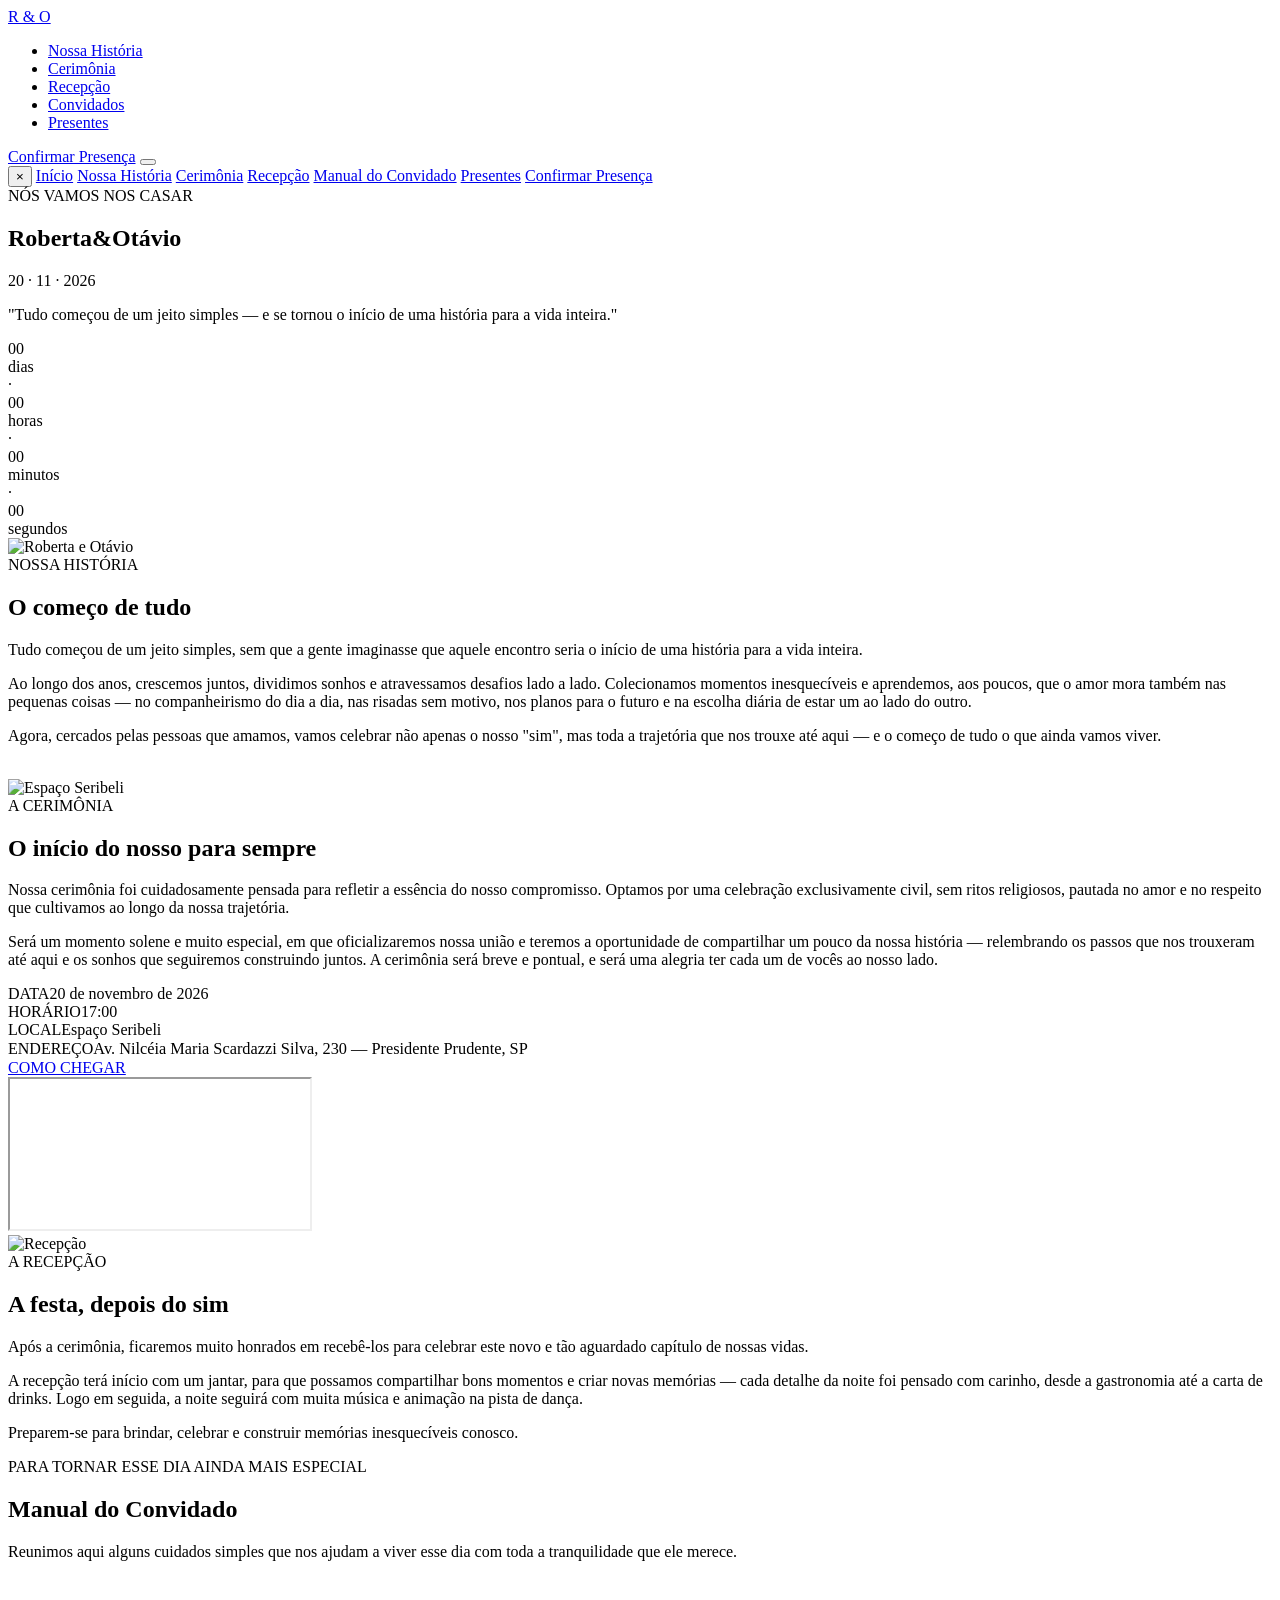
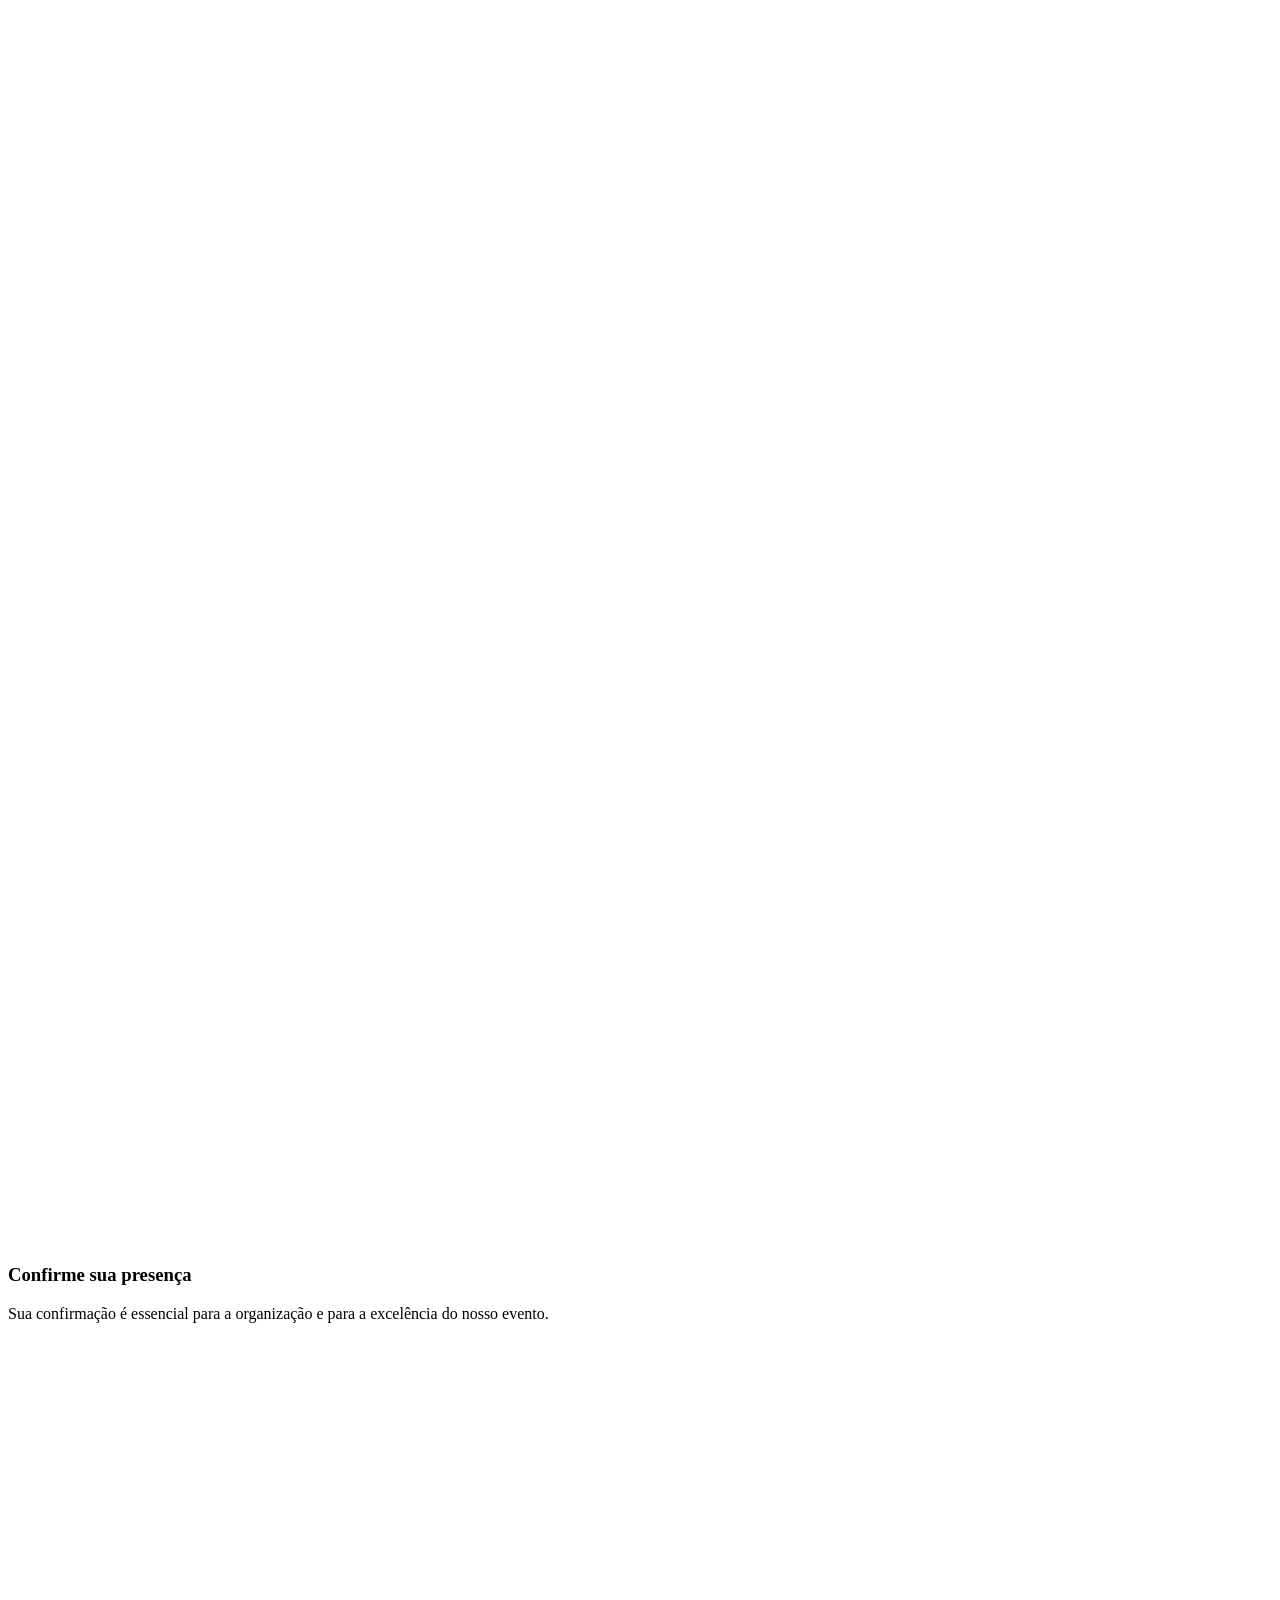
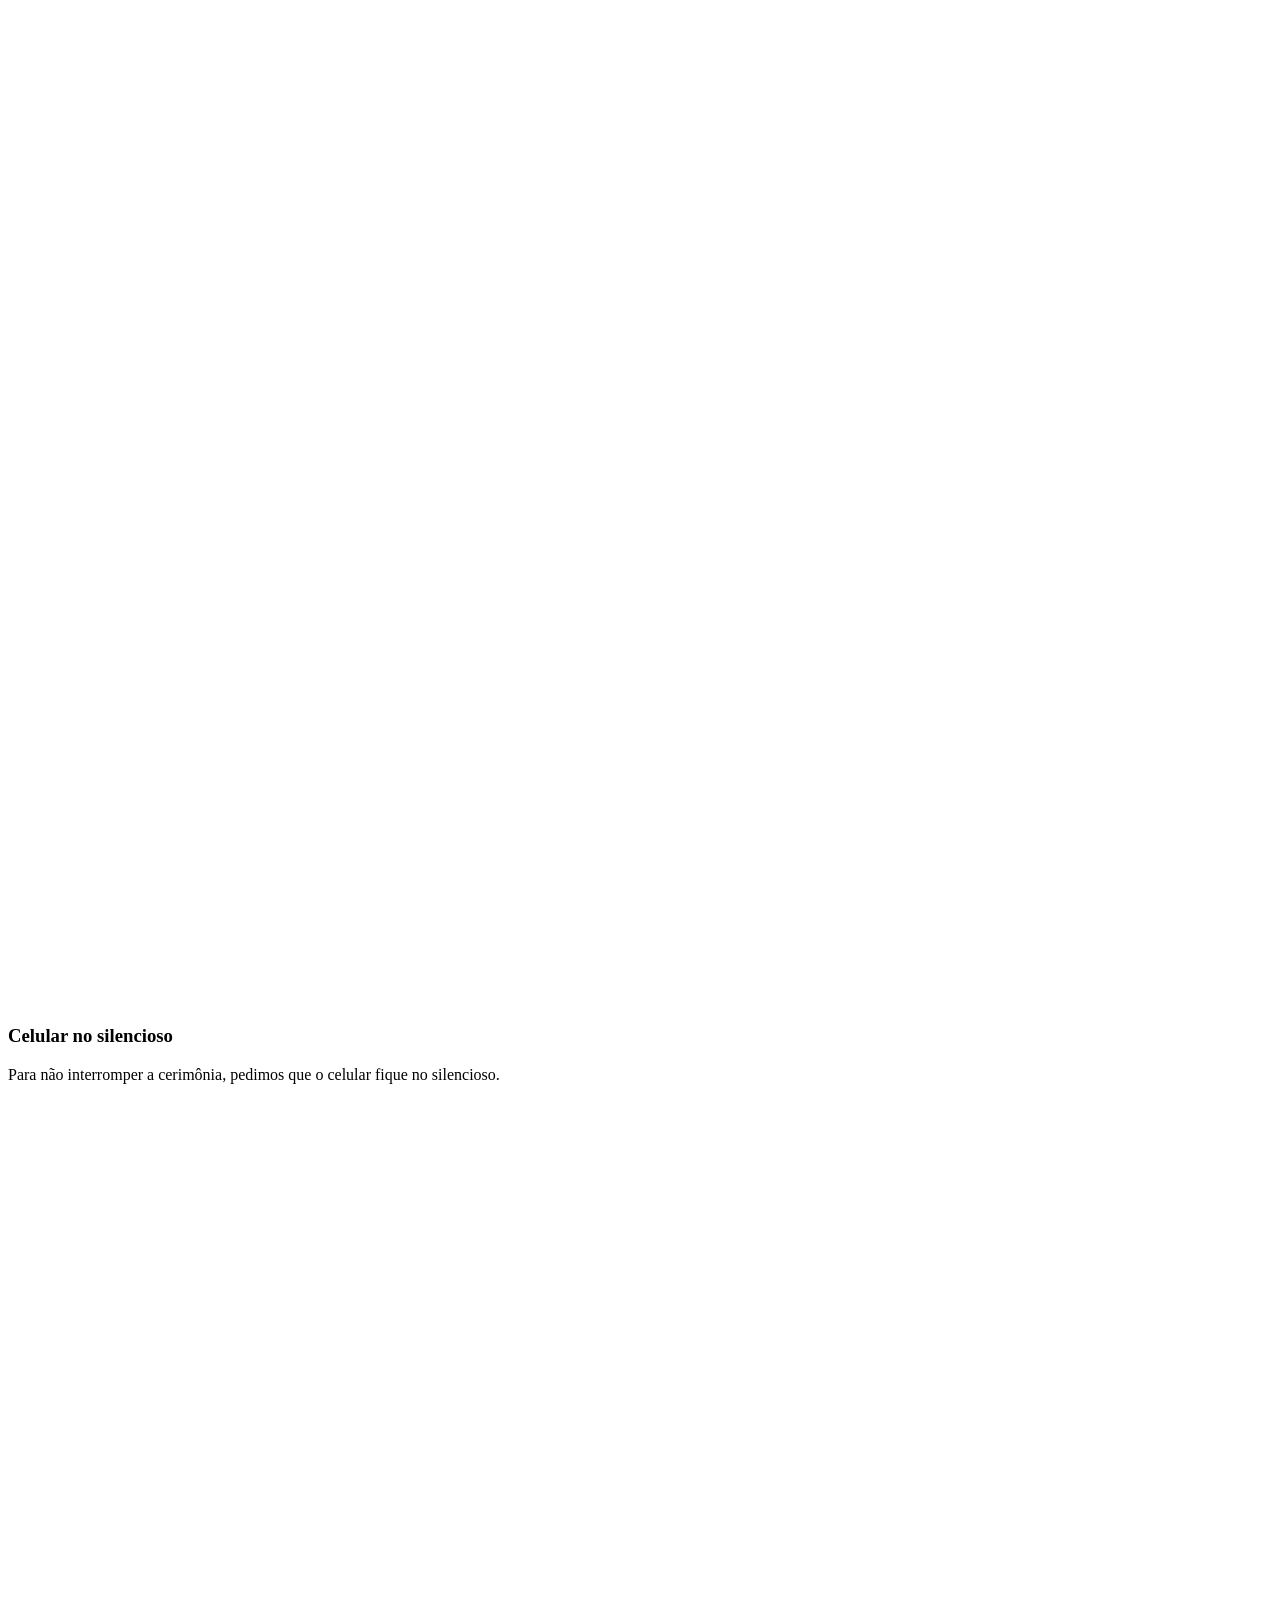
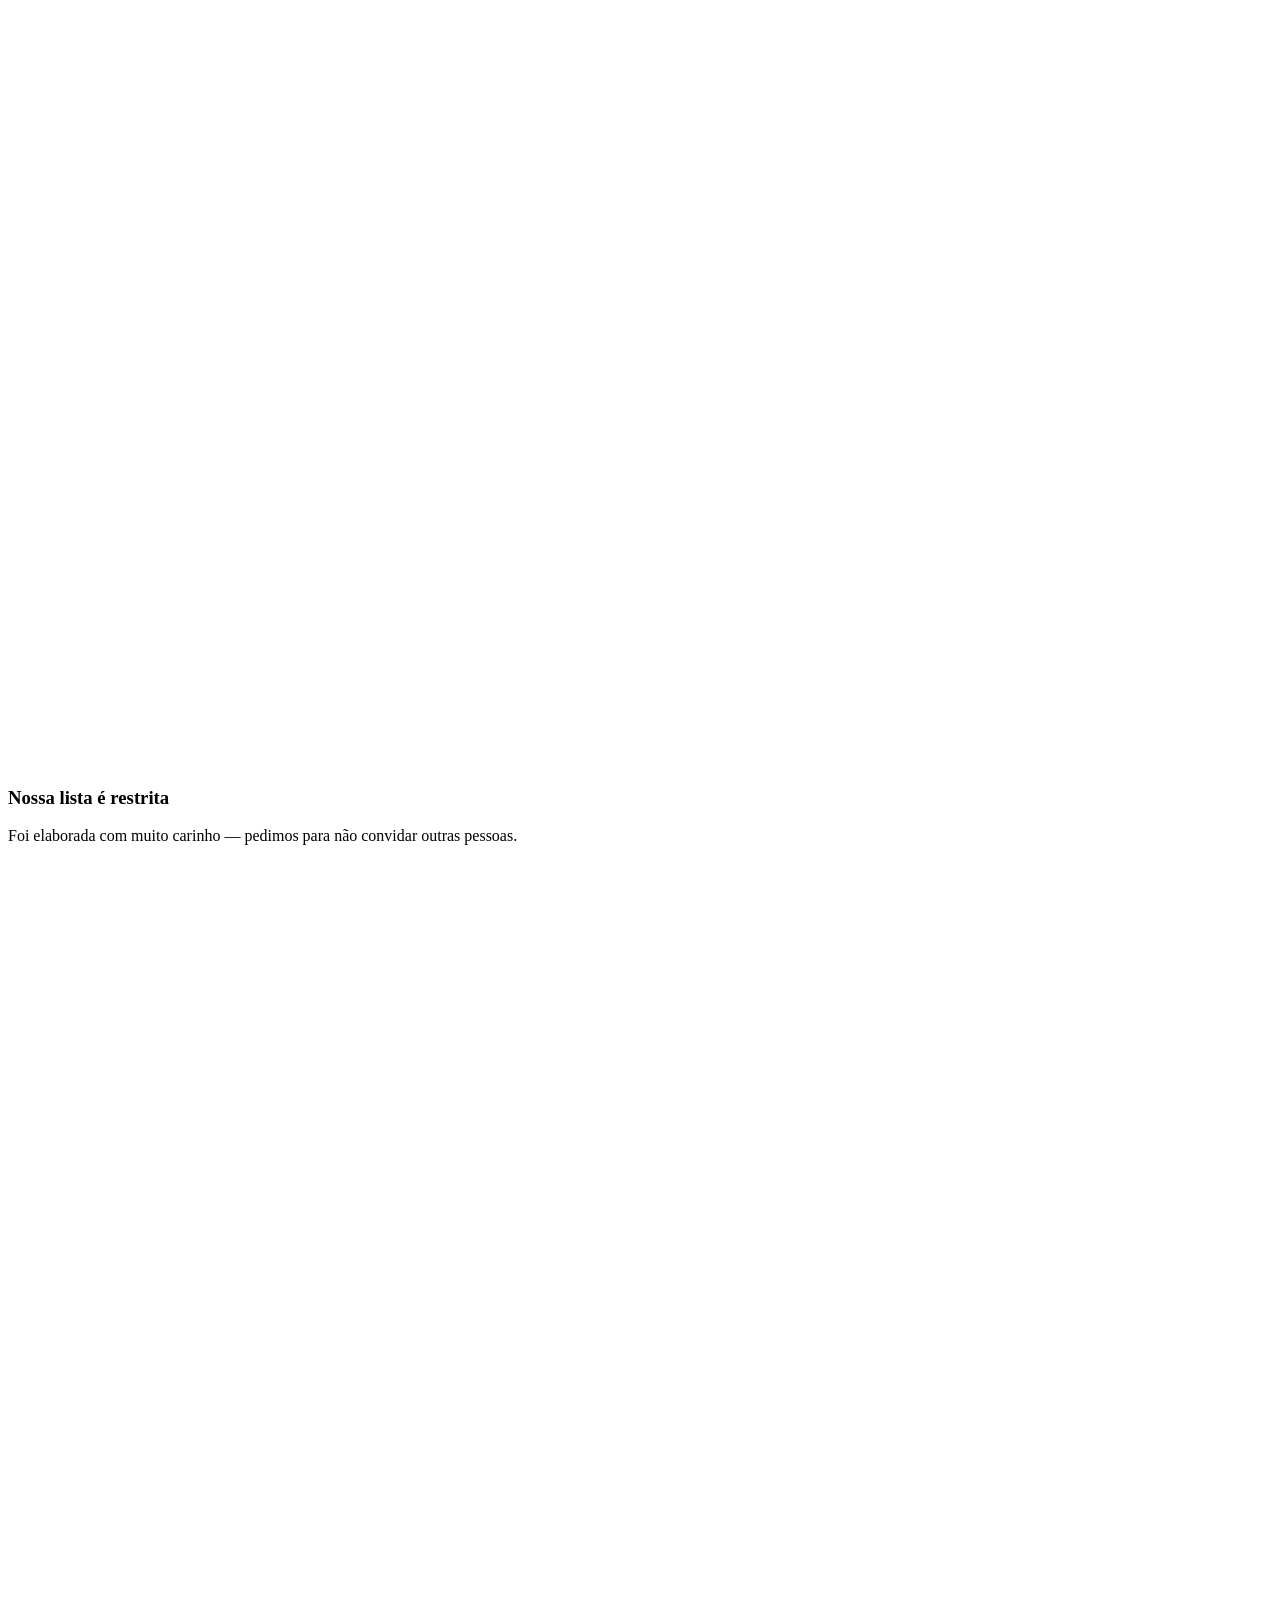
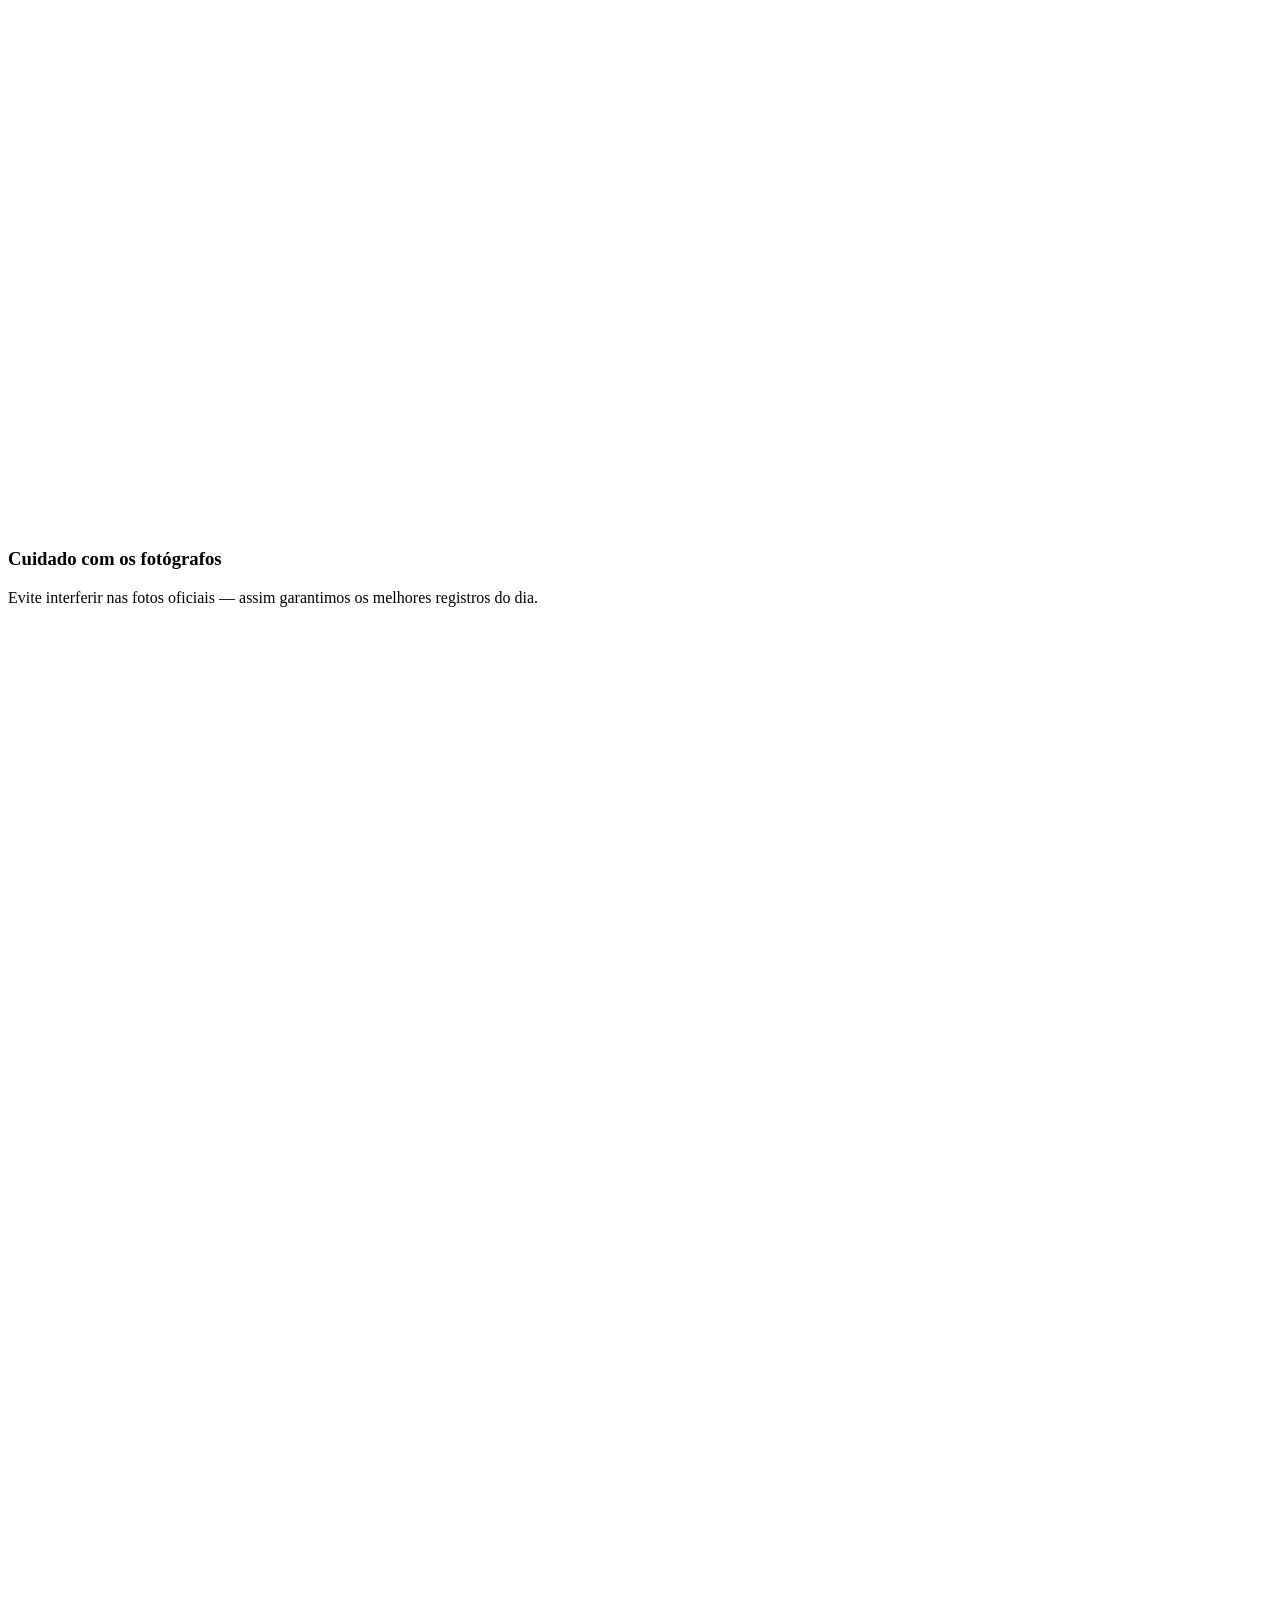
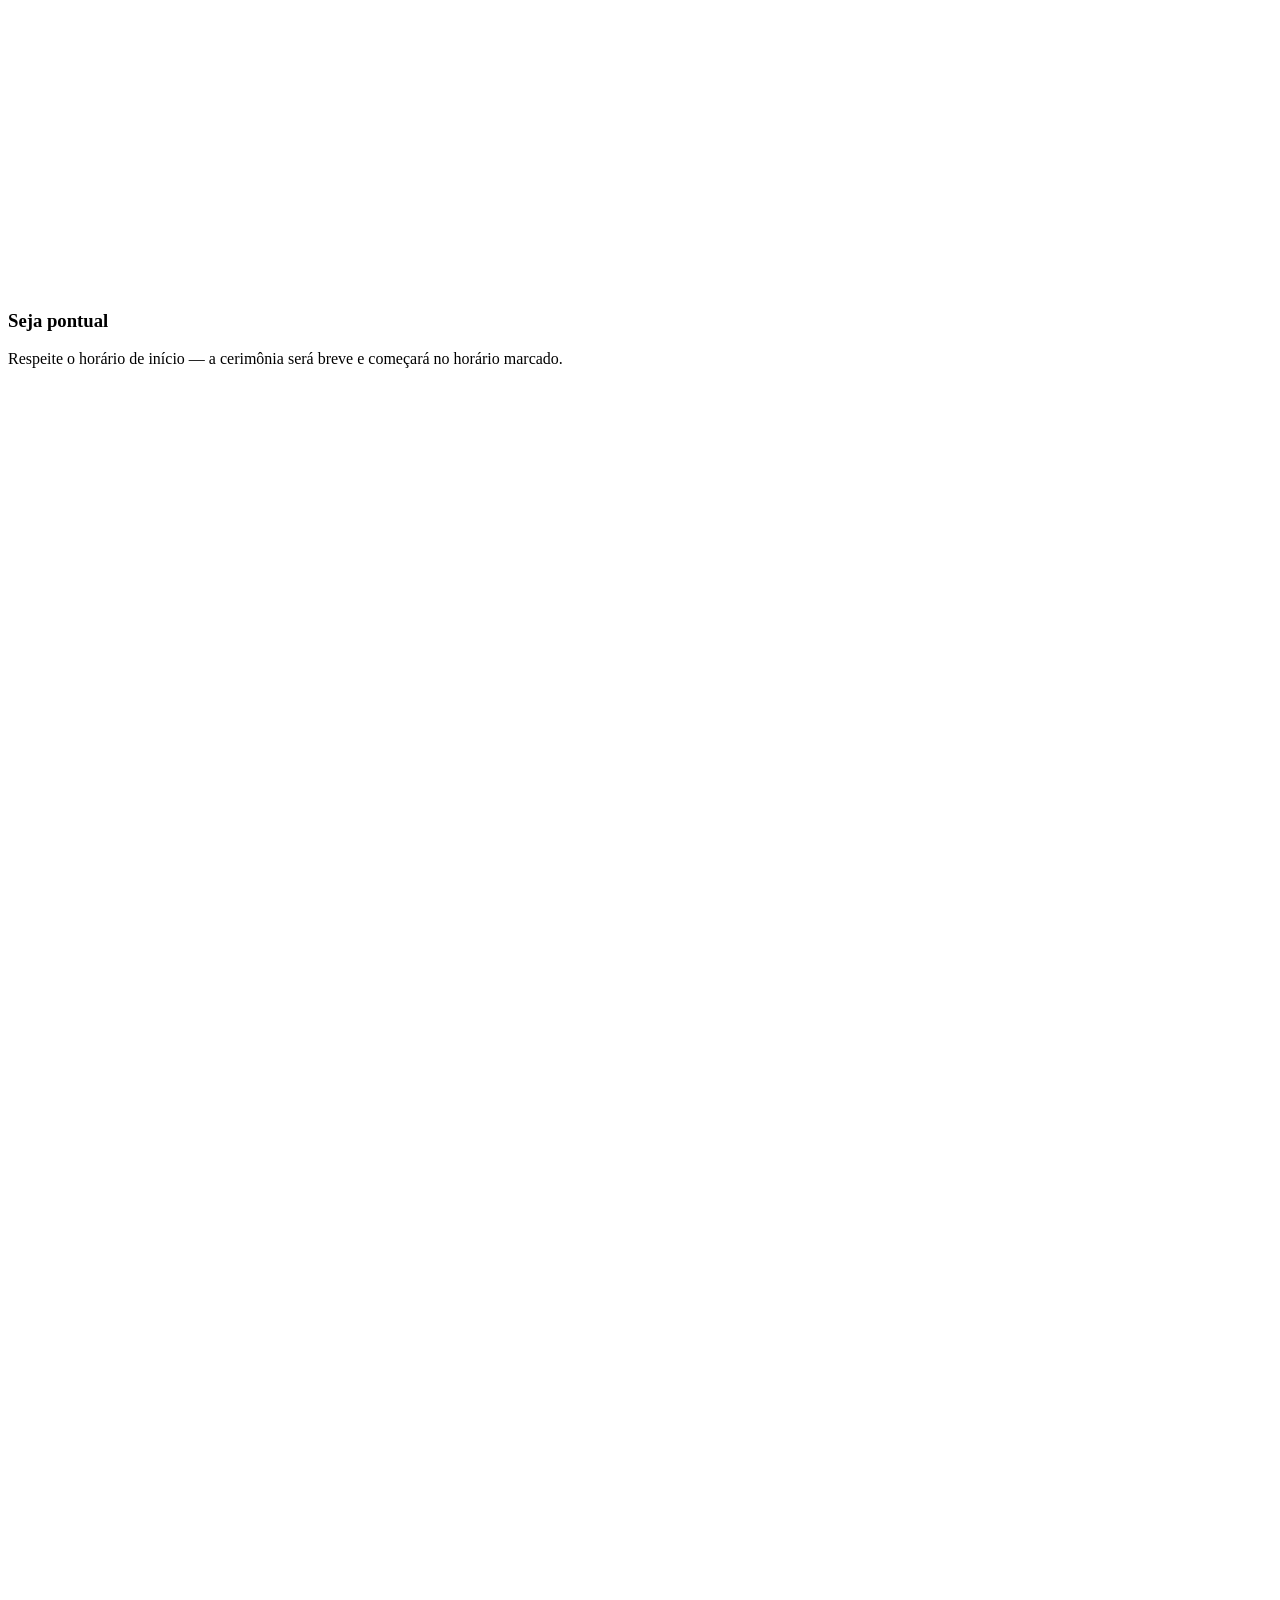
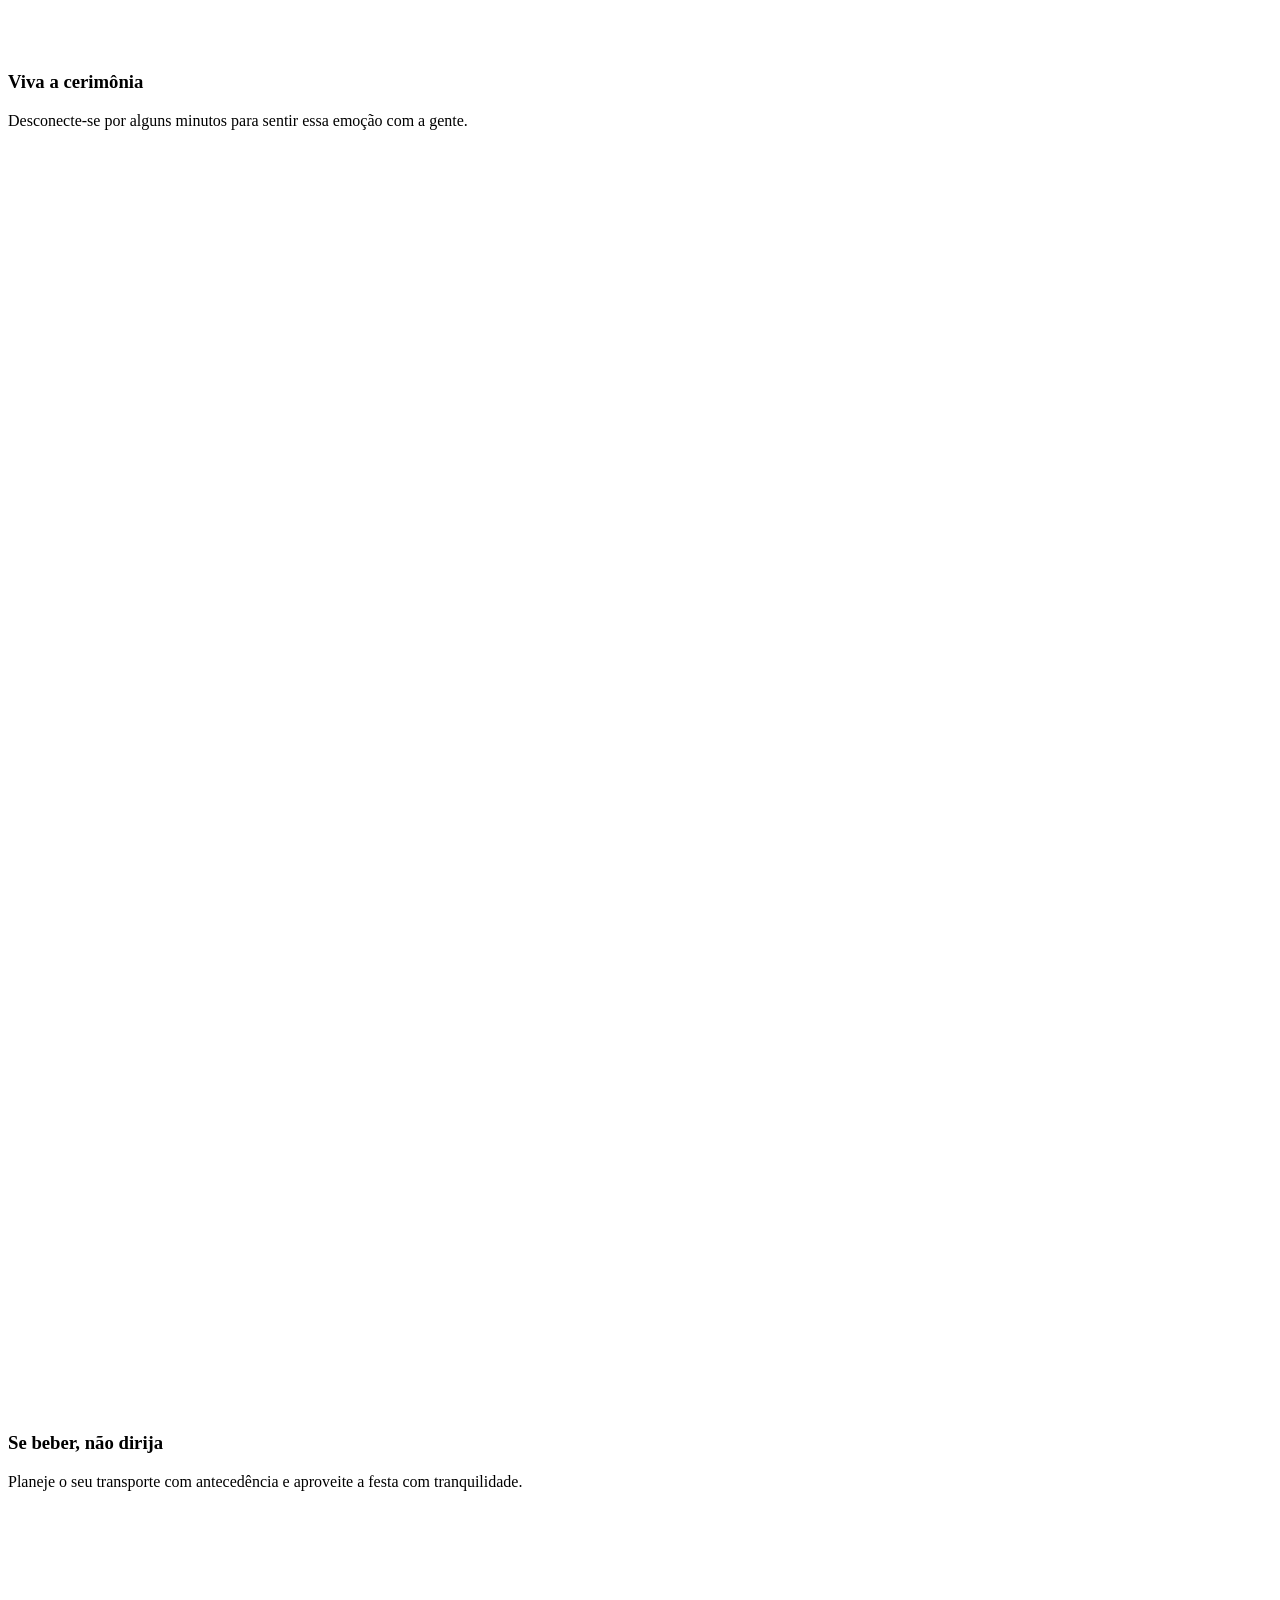
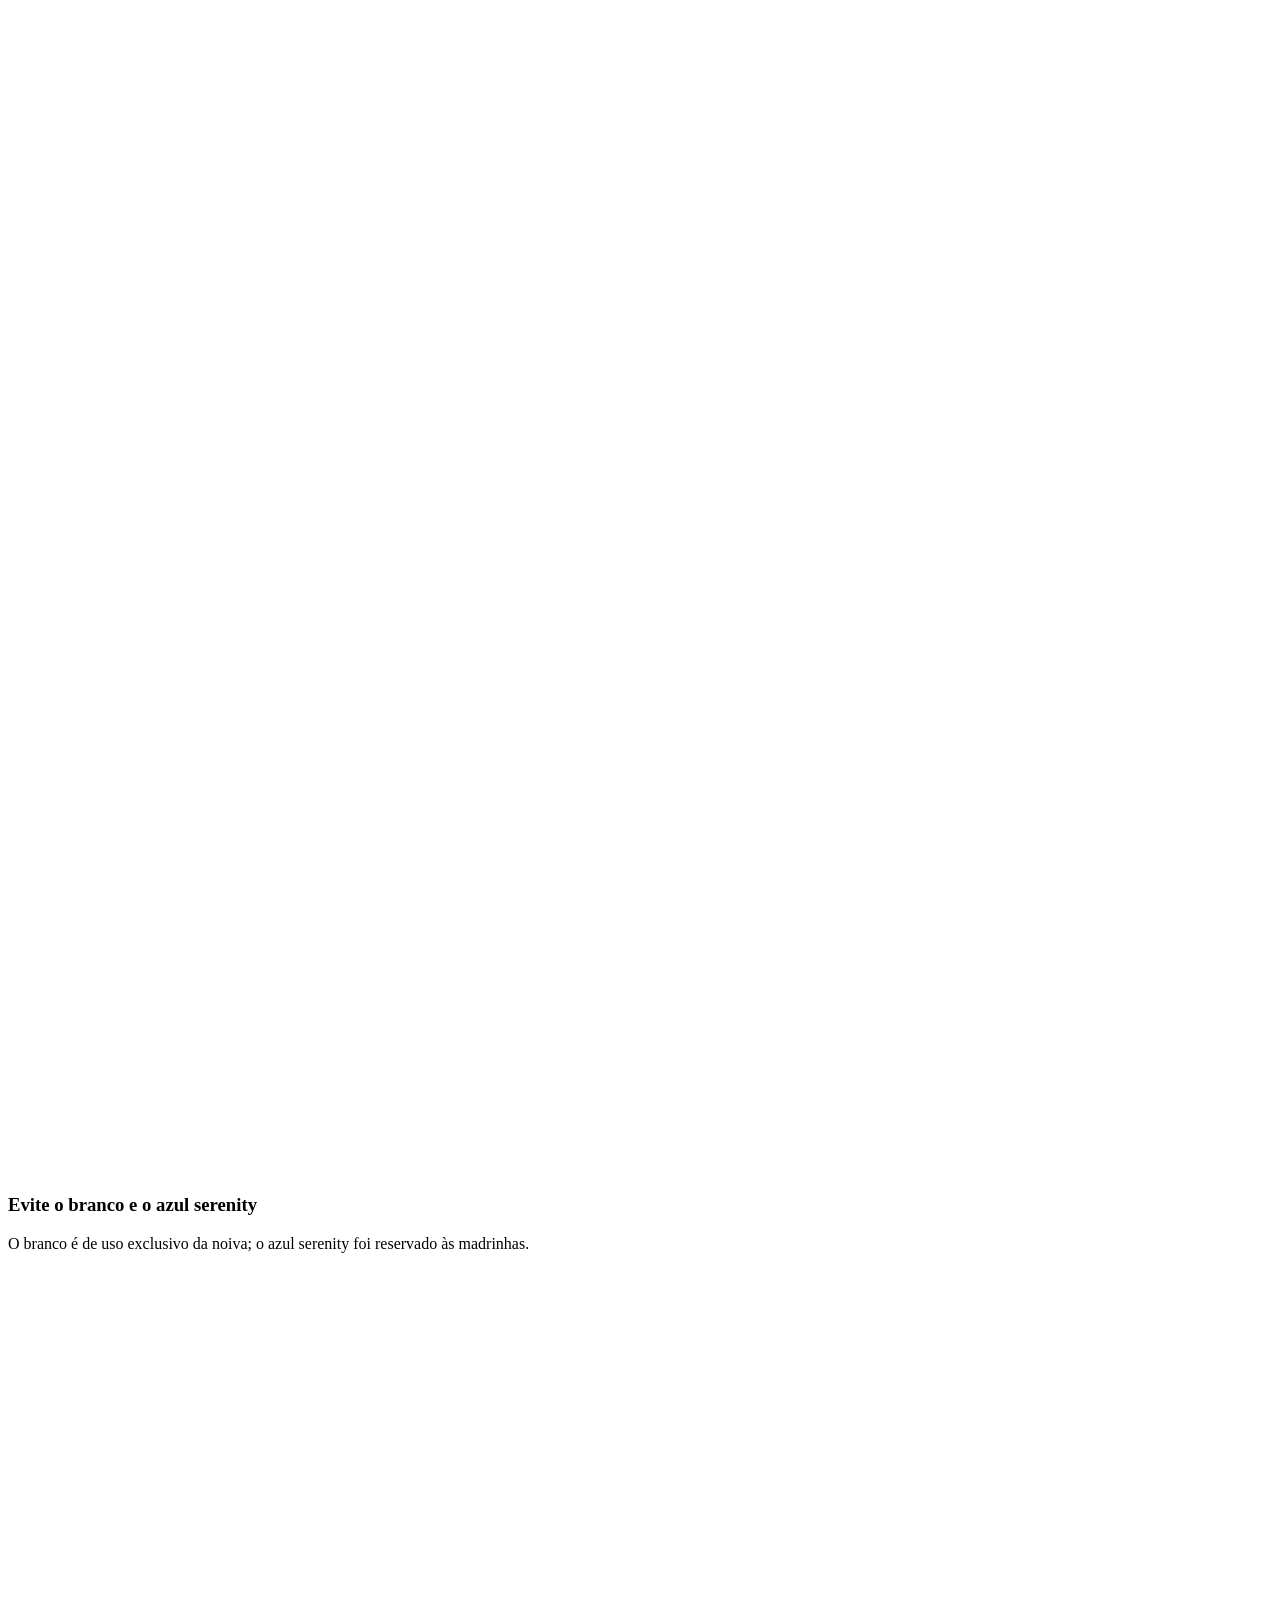
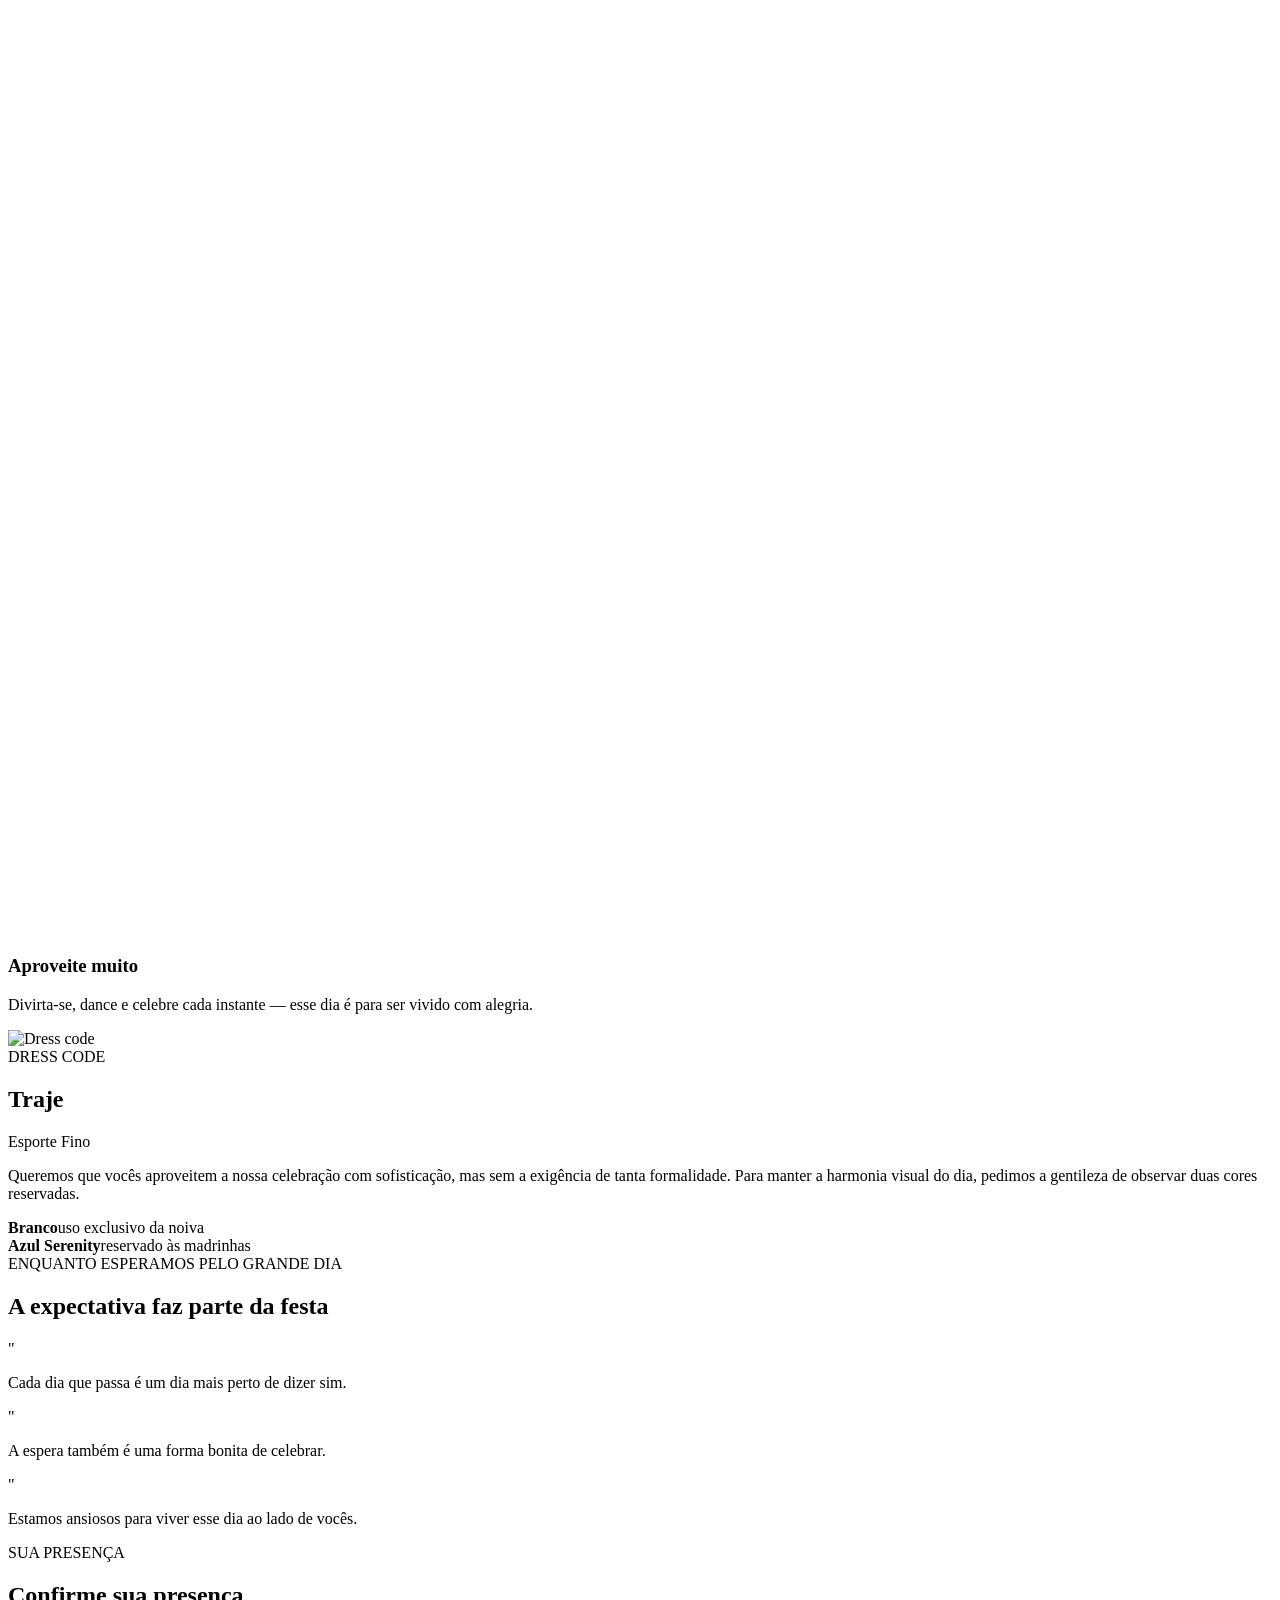
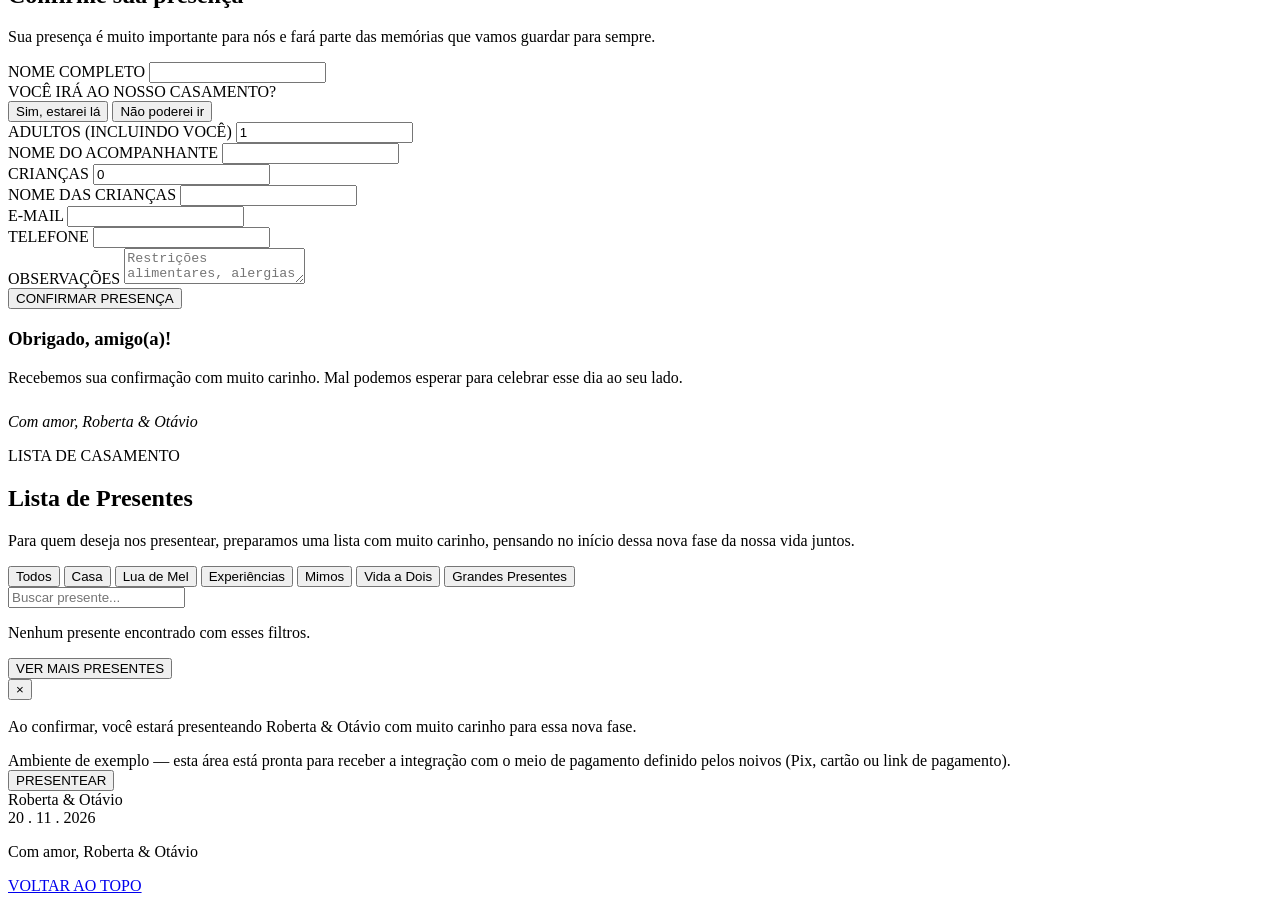
==== index.html @ c37ca7dc "separando o html e o css" ====
<!DOCTYPE html>
<html lang="pt-BR">
<head>
<meta charset="UTF-8">
<meta name="viewport" content="width=device-width, initial-scale=1.0">
<title>Roberta &amp; Otávio | 20 de Novembro de 2026</title>
<meta name="description" content="Roberta e Otávio vão se casar em 20 de novembro de 2026, no Espaço Seribeli, em Presidente Prudente - SP.">
<link rel="preconnect" href="https://fonts.googleapis.com">
<link rel="preconnect" href="https://fonts.gstatic.com" crossorigin>
<link href="https://fonts.googleapis.com/css2?family=Cormorant+Garamond:ital,wght@0,300;0,400;0,500;0,600;1,400;1,500&family=Jost:wght@300;400;500;600&display=swap" rel="stylesheet">
<link rel="stylesheet" href="css/styles.css">
</head>
<body>

<!-- ================= NAV ================= -->
<header class="site-nav" id="siteNav">
  <div class="wrap">
    <a href="#home" class="nav-mark">R &amp; O</a>
    <nav>
      <ul class="nav-links">
        <li><a href="#historia">Nossa História</a></li>
        <li><a href="#cerimonia">Cerimônia</a></li>
        <li><a href="#recepcao">Recepção</a></li>
        <li><a href="#manual">Convidados</a></li>
        <li><a href="#presentes">Presentes</a></li>
      </ul>
    </nav>
    <a href="#rsvp" class="nav-cta">Confirmar Presença</a>
    <button class="burger" id="burgerBtn" aria-label="Abrir menu">
      <span></span><span></span><span></span>
    </button>
  </div>
</header>

<div class="mobile-menu" id="mobileMenu">
  <button class="mobile-close" id="mobileClose" aria-label="Fechar menu">&times;</button>
  <a href="#home">Início</a>
  <a href="#historia">Nossa História</a>
  <a href="#cerimonia">Cerimônia</a>
  <a href="#recepcao">Recepção</a>
  <a href="#manual">Manual do Convidado</a>
  <a href="#presentes">Presentes</a>
  <a href="#rsvp">Confirmar Presença</a>
</div>

<!-- ================= HERO ================= -->
<section class="hero" id="home" style="padding:0;">
  <div class="hero-bg"></div>
  <div class="hero-content">
    <div class="hero-eyebrow">NÓS VAMOS NOS CASAR</div>
    <h1 class="hero-names">Roberta<span class="hero-amp">&amp;</span>Otávio</h1>
    <div class="hero-date">20 · 11 · 2026</div>
    <p class="hero-quote">"Tudo começou de um jeito simples — e se tornou o início de uma história para a vida inteira."</p>
  </div>
  <div class="hero-scroll"><div class="line"></div></div>
</section>

<!-- ================= COUNTDOWN ================= -->
<div class="countdown-strip">
  <div class="wrap countdown-grid" id="countdown">
    <div class="countdown-item"><div class="countdown-num" id="cd-days">00</div><div class="countdown-label">dias</div></div>
    <div class="countdown-sep">·</div>
    <div class="countdown-item"><div class="countdown-num" id="cd-hours">00</div><div class="countdown-label">horas</div></div>
    <div class="countdown-sep">·</div>
    <div class="countdown-item"><div class="countdown-num" id="cd-min">00</div><div class="countdown-label">minutos</div></div>
    <div class="countdown-sep">·</div>
    <div class="countdown-item"><div class="countdown-num" id="cd-sec">00</div><div class="countdown-label">segundos</div></div>
  </div>
</div>

<!-- ================= NOSSA HISTÓRIA ================= -->
<section id="historia">
  <div class="wrap story-grid">
    <div class="story-photo reveal">
      <img src="https://cdn-assets-legacy.casar.com/thumb/autoxautox1xx63,168,708,708/dados/sitenoivos/wed1568963/paginas/qU0Xs_1786988911.jpeg" alt="Roberta e Otávio">
    </div>
    <div class="story-text reveal">
      <div class="kicker">NOSSA HISTÓRIA</div>
      <h2>O começo de tudo</h2>
      <p>Tudo começou de um jeito simples, sem que a gente imaginasse que aquele encontro seria o início de uma história para a vida inteira.</p>
      <p>Ao longo dos anos, crescemos juntos, dividimos sonhos e atravessamos desafios lado a lado. Colecionamos momentos inesquecíveis e aprendemos, aos poucos, que o amor mora também nas pequenas coisas — no companheirismo do dia a dia, nas risadas sem motivo, nos planos para o futuro e na escolha diária de estar um ao lado do outro.</p>
      <p>Agora, cercados pelas pessoas que amamos, vamos celebrar não apenas o nosso "sim", mas toda a trajetória que nos trouxe até aqui — e o começo de tudo o que ainda vamos viver.</p>
      <div class="story-strip">
        <img src="https://cdn-assets-legacy.casar.com/thumb/autoxautox1xx0,399,854,480/dados/sitenoivos/wed1568963/sliders/O5kWU_1786990000.jpeg" alt="">
        <img src="https://cdn-assets-legacy.casar.com/thumb/autoxautox1xx0,349,854,480/dados/sitenoivos/wed1568963/sliders/19tcX_1786990031.jpeg" alt="">
        <img src="https://cdn-assets-legacy.casar.com/thumb/autoxautox1xx0,329,854,480/dados/sitenoivos/wed1568963/sliders/Wu9dG_1786990065.jpeg" alt="">
      </div>
    </div>
  </div>
</section>

<!-- ================= CERIMÔNIA ================= -->
<section class="alt" id="cerimonia">
  <div class="wrap">
    <div class="split reveal">
      <div class="split-media">
        <img src="https://cdn-assets-legacy.casar.com/dados/sitenoivos/wed1568963/paginas/uk9IT_1786990491.jpeg" alt="Espaço Seribeli">
      </div>
      <div class="split-body">
        <div class="kicker">A CERIMÔNIA</div>
        <h2>O início do nosso para sempre</h2>
        <p>Nossa cerimônia foi cuidadosamente pensada para refletir a essência do nosso compromisso. Optamos por uma celebração exclusivamente civil, sem ritos religiosos, pautada no amor e no respeito que cultivamos ao longo da nossa trajetória.</p>
        <p>Será um momento solene e muito especial, em que oficializaremos nossa união e teremos a oportunidade de compartilhar um pouco da nossa história — relembrando os passos que nos trouxeram até aqui e os sonhos que seguiremos construindo juntos. A cerimônia será breve e pontual, e será uma alegria ter cada um de vocês ao nosso lado.</p>
        <div class="info-block">
          <div class="info-row"><span class="k">DATA</span><span class="v">20 de novembro de 2026</span></div>
          <div class="info-row"><span class="k">HORÁRIO</span><span class="v">17:00</span></div>
          <div class="info-row"><span class="k">LOCAL</span><span class="v">Espaço Seribeli</span></div>
          <div class="info-row"><span class="k">ENDEREÇO</span><span class="v" style="font-size:1.02rem;">Av. Nilcéia Maria Scardazzi Silva, 230 — Presidente Prudente, SP</span></div>
        </div>
        <a class="btn" href="https://www.google.com/maps/dir/?api=1&destination=Espa%C3%A7o+Seribeli%2C+Av.+Nilc%C3%A9ia+Maria+Scardazzi+Silva%2C+230%2C+Presidente+Prudente+-+SP" target="_blank" rel="noopener">COMO CHEGAR</a>
      </div>
    </div>
    <div class="map-embed reveal">
      <iframe src="https://www.google.com/maps/embed/v1/place?key=AIzaSyDF4VgbU9xWjttw7ebXRURtpNvvPpIB_eM&q=place_id:ChIJwTzRY4Dzk5QRUKyjLfmkgQA" loading="lazy" allowfullscreen></iframe>
    </div>
  </div>
</section>

<!-- ================= RECEPÇÃO ================= -->
<section id="recepcao">
  <div class="wrap">
    <div class="split reverse reveal">
      <div class="split-media">
        <img src="https://cdn-assets-legacy.casar.com/dados/sitenoivos/wed1568963/paginas/fYM6U_1786993140.jpeg" alt="Recepção">
      </div>
      <div class="split-body">
        <div class="kicker">A RECEPÇÃO</div>
        <h2>A festa, depois do sim</h2>
        <p>Após a cerimônia, ficaremos muito honrados em recebê-los para celebrar este novo e tão aguardado capítulo de nossas vidas.</p>
        <p>A recepção terá início com um jantar, para que possamos compartilhar bons momentos e criar novas memórias — cada detalhe da noite foi pensado com carinho, desde a gastronomia até a carta de drinks. Logo em seguida, a noite seguirá com muita música e animação na pista de dança.</p>
        <p>Preparem-se para brindar, celebrar e construir memórias inesquecíveis conosco.</p>
      </div>
    </div>
  </div>
</section>

<!-- ================= MANUAL DO CONVIDADO ================= -->
<section class="alt" id="manual">
  <div class="wrap">
    <div class="section-head reveal">
      <div class="section-date">PARA TORNAR ESSE DIA AINDA MAIS ESPECIAL</div>
      <h2>Manual do Convidado</h2>
      <p>Reunimos aqui alguns cuidados simples que nos ajudam a viver esse dia com toda a tranquilidade que ele merece.</p>
    </div>
    <div class="manual-grid reveal">
      <div class="manual-card">
        <svg viewBox="0 0 24 24" fill="none" stroke-width="1.4" stroke-linecap="round" stroke-linejoin="round"><path d="M20 6 9 17l-5-5"/></svg>
        <h3>Confirme sua presença</h3>
        <p>Sua confirmação é essencial para a organização e para a excelência do nosso evento.</p>
      </div>
      <div class="manual-card">
        <svg viewBox="0 0 24 24" fill="none" stroke-width="1.4" stroke-linecap="round" stroke-linejoin="round"><rect x="7" y="2" width="10" height="20" rx="2"/><path d="M11 18h2"/></svg>
        <h3>Celular no silencioso</h3>
        <p>Para não interromper a cerimônia, pedimos que o celular fique no silencioso.</p>
      </div>
      <div class="manual-card">
        <svg viewBox="0 0 24 24" fill="none" stroke-width="1.4" stroke-linecap="round" stroke-linejoin="round"><path d="M17 21v-2a4 4 0 0 0-4-4H5a4 4 0 0 0-4 4v2"/><circle cx="9" cy="7" r="4"/><path d="M23 21v-2a4 4 0 0 0-3-3.87"/><path d="M16 3.13a4 4 0 0 1 0 7.75"/></svg>
        <h3>Nossa lista é restrita</h3>
        <p>Foi elaborada com muito carinho — pedimos para não convidar outras pessoas.</p>
      </div>
      <div class="manual-card">
        <svg viewBox="0 0 24 24" fill="none" stroke-width="1.4" stroke-linecap="round" stroke-linejoin="round"><path d="M23 19a2 2 0 0 1-2 2H3a2 2 0 0 1-2-2V8a2 2 0 0 1 2-2h4l2-3h6l2 3h4a2 2 0 0 1 2 2Z"/><circle cx="12" cy="13" r="4"/></svg>
        <h3>Cuidado com os fotógrafos</h3>
        <p>Evite interferir nas fotos oficiais — assim garantimos os melhores registros do dia.</p>
      </div>
      <div class="manual-card">
        <svg viewBox="0 0 24 24" fill="none" stroke-width="1.4" stroke-linecap="round" stroke-linejoin="round"><circle cx="12" cy="12" r="9"/><path d="M12 7v5l3 3"/></svg>
        <h3>Seja pontual</h3>
        <p>Respeite o horário de início — a cerimônia será breve e começará no horário marcado.</p>
      </div>
      <div class="manual-card">
        <svg viewBox="0 0 24 24" fill="none" stroke-width="1.4" stroke-linecap="round" stroke-linejoin="round"><path d="M20.84 4.61a5.5 5.5 0 0 0-7.78 0L12 5.67l-1.06-1.06a5.5 5.5 0 1 0-7.78 7.78L12 21.23l8.84-8.84a5.5 5.5 0 0 0 0-7.78Z"/></svg>
        <h3>Viva a cerimônia</h3>
        <p>Desconecte-se por alguns minutos para sentir essa emoção com a gente.</p>
      </div>
      <div class="manual-card">
        <svg viewBox="0 0 24 24" fill="none" stroke-width="1.4" stroke-linecap="round" stroke-linejoin="round"><path d="M8 21h8M12 17v4M7 4h10l-1 9a4 4 0 0 1-8 0Z"/></svg>
        <h3>Se beber, não dirija</h3>
        <p>Planeje o seu transporte com antecedência e aproveite a festa com tranquilidade.</p>
      </div>
      <div class="manual-card">
        <svg viewBox="0 0 24 24" fill="none" stroke-width="1.4" stroke-linecap="round" stroke-linejoin="round"><circle cx="12" cy="12" r="9"/><path d="M4.9 4.9l14.2 14.2"/></svg>
        <h3>Evite o branco e o azul serenity</h3>
        <p>O branco é de uso exclusivo da noiva; o azul serenity foi reservado às madrinhas.</p>
      </div>
      <div class="manual-card">
        <svg viewBox="0 0 24 24" fill="none" stroke-width="1.4" stroke-linecap="round" stroke-linejoin="round"><path d="M2 12c3-6 7-9 10-9s7 3 10 9c-3 6-7 9-10 9s-7-3-10-9Z"/><circle cx="12" cy="12" r="3"/></svg>
        <h3>Aproveite muito</h3>
        <p>Divirta-se, dance e celebre cada instante — esse dia é para ser vivido com alegria.</p>
      </div>
    </div>
  </div>
</section>

<!-- ================= DRESS CODE ================= -->
<section id="dresscode">
  <div class="wrap dress">
    <div class="dress-photo reveal">
      <img src="https://cdn-assets-legacy.casar.com/dados/sitenoivos/wed1568963/paginas/Cix2p_1786998801.jpeg" alt="Dress code">
    </div>
    <div class="dress-body reveal">
      <div class="kicker">DRESS CODE</div>
      <h2>Traje</h2>
      <div class="trajefino">Esporte Fino</div>
      <p>Queremos que vocês aproveitem a nossa celebração com sofisticação, mas sem a exigência de tanta formalidade. Para manter a harmonia visual do dia, pedimos a gentileza de observar duas cores reservadas.</p>
      <div class="swatches">
        <div class="swatch"><span class="dot white"></span><span class="label"><b>Branco</b>uso exclusivo da noiva</span></div>
        <div class="swatch"><span class="dot serenity"></span><span class="label"><b>Azul Serenity</b>reservado às madrinhas</span></div>
      </div>
    </div>
  </div>
</section>

<!-- ================= MOMENTOS ESPECIAIS ================= -->
<section class="alt moments">
  <div class="wrap">
    <div class="section-head reveal">
      <div class="section-date">ENQUANTO ESPERAMOS PELO GRANDE DIA</div>
      <h2>A expectativa faz parte da festa</h2>
    </div>
    <div class="phrases reveal">
      <div class="phrase"><div class="mark">"</div><p>Cada dia que passa é um dia mais perto de dizer sim.</p></div>
      <div class="phrase"><div class="mark">"</div><p>A espera também é uma forma bonita de celebrar.</p></div>
      <div class="phrase"><div class="mark">"</div><p>Estamos ansiosos para viver esse dia ao lado de vocês.</p></div>
    </div>
  </div>
</section>

<!-- ================= RSVP ================= -->
<section id="rsvp">
  <div class="wrap">
    <div class="section-head reveal">
      <div class="section-date">SUA PRESENÇA</div>
      <h2>Confirme sua presença</h2>
      <p>Sua presença é muito importante para nós e fará parte das memórias que vamos guardar para sempre.</p>
    </div>
    <div class="rsvp-box reveal">
      <form id="rsvpForm">
        <div class="form-grid">
          <div class="field full">
            <label>NOME COMPLETO</label>
            <input type="text" name="nome" required>
          </div>

          <div class="field full">
            <label>VOCÊ IRÁ AO NOSSO CASAMENTO?</label>
            <div class="toggle-group">
              <button type="button" class="rsvp-toggle active" data-val="sim">Sim, estarei lá</button>
              <button type="button" class="rsvp-toggle" data-val="nao">Não poderei ir</button>
            </div>
            <input type="hidden" name="confirmacao" id="confirmacaoInput" value="sim">
          </div>

          <div class="field">
            <label>ADULTOS (INCLUINDO VOCÊ)</label>
            <input type="number" name="adultos" min="1" value="1">
          </div>
          <div class="field">
            <label>NOME DO ACOMPANHANTE</label>
            <input type="text" name="acompanhante">
          </div>

          <div class="field">
            <label>CRIANÇAS</label>
            <input type="number" name="criancas" min="0" value="0">
          </div>
          <div class="field">
            <label>NOME DAS CRIANÇAS</label>
            <input type="text" name="nomeCriancas">
          </div>

          <div class="field">
            <label>E-MAIL</label>
            <input type="email" name="email" required>
          </div>
          <div class="field">
            <label>TELEFONE</label>
            <input type="tel" name="telefone">
          </div>

          <div class="field full">
            <label>OBSERVAÇÕES</label>
            <textarea name="observacoes" placeholder="Restrições alimentares, alergias ou algo que queira nos contar."></textarea>
          </div>
        </div>
        <button type="submit" class="rsvp-submit">CONFIRMAR PRESENÇA</button>
      </form>
      <div class="rsvp-success" id="rsvpSuccess">
        <h3>Obrigado, <span id="successName">amigo(a)</span>!</h3>
        <p>Recebemos sua confirmação com muito carinho. Mal podemos esperar para celebrar esse dia ao seu lado.</p>
        <p style="margin-top:26px;font-family:var(--serif);font-style:italic;color:var(--coffee);">Com amor, Roberta &amp; Otávio</p>
      </div>
    </div>
  </div>
</section>

<!-- ================= LISTA DE PRESENTES ================= -->
<section class="alt" id="presentes">
  <div class="wrap">
    <div class="section-head reveal">
      <div class="section-date">LISTA DE CASAMENTO</div>
      <h2>Lista de Presentes</h2>
    </div>
    <p class="gift-intro reveal">Para quem deseja nos presentear, preparamos uma lista com muito carinho, pensando no início dessa nova fase da nossa vida juntos.</p>

    <div class="gift-controls reveal">
      <div class="gift-filters" id="giftFilters">
        <button class="active" data-filter="todos">Todos</button>
        <button data-filter="casa">Casa</button>
        <button data-filter="luademel">Lua de Mel</button>
        <button data-filter="experiencias">Experiências</button>
        <button data-filter="mimos">Mimos</button>
        <button data-filter="vidaadois">Vida a Dois</button>
        <button data-filter="grandes">Grandes Presentes</button>
      </div>
      <input type="text" class="gift-search" id="giftSearch" placeholder="Buscar presente...">
    </div>

    <div class="gift-grid" id="giftGrid"></div>
    <p class="gift-empty" id="giftEmpty">Nenhum presente encontrado com esses filtros.</p>
    <button class="btn gift-more" id="giftMore">VER MAIS PRESENTES</button>
  </div>
</section>

<!-- Modal de presente -->
<div class="modal-overlay" id="giftModal">
  <div class="modal-box">
    <button class="modal-close" id="modalClose">&times;</button>
    <div class="section-date" id="modalCat" style="margin-bottom:14px;"></div>
    <h3 id="modalName"></h3>
    <div class="modal-price" id="modalPrice"></div>
    <p id="modalDesc"></p>
    <p>Ao confirmar, você estará presenteando Roberta &amp; Otávio com muito carinho para essa nova fase.</p>
    <div class="checkout-note">
      Ambiente de exemplo — esta área está pronta para receber a integração com o meio de pagamento definido pelos noivos (Pix, cartão ou link de pagamento).
    </div>
    <div class="modal-actions">
      <button class="btn solid" id="modalConfirm">PRESENTEAR</button>
    </div>
  </div>
</div>

<!-- ================= FOOTER ================= -->
<footer>
  <div class="wrap">
    <div class="foot-names">Roberta &amp; Otávio</div>
    <div class="foot-date">20 . 11 . 2026</div>
    <div class="rule"></div>
    <p class="foot-msg">Com amor, Roberta &amp; Otávio</p>
    <a href="#home" class="to-top">VOLTAR AO TOPO</a>
  </div>
</footer>

<script src="js/main.js"></script>
</body>
</html>
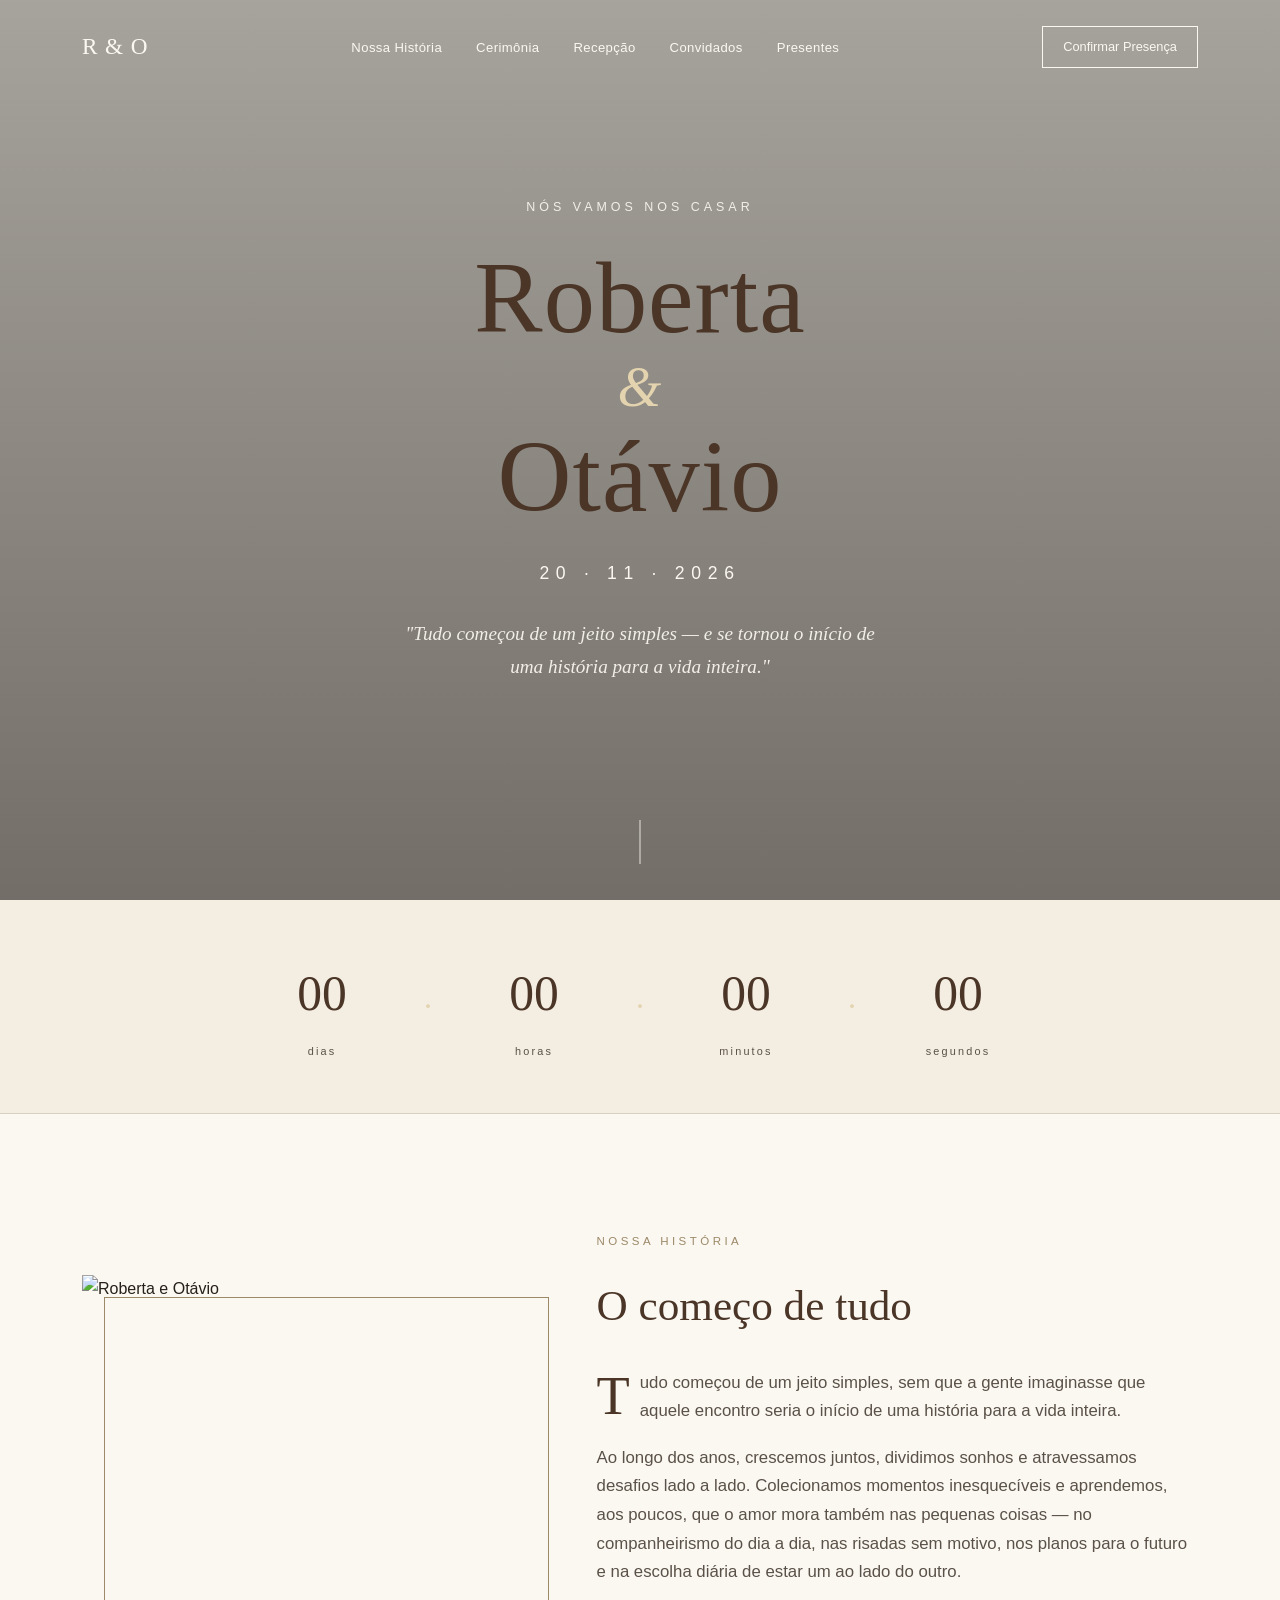
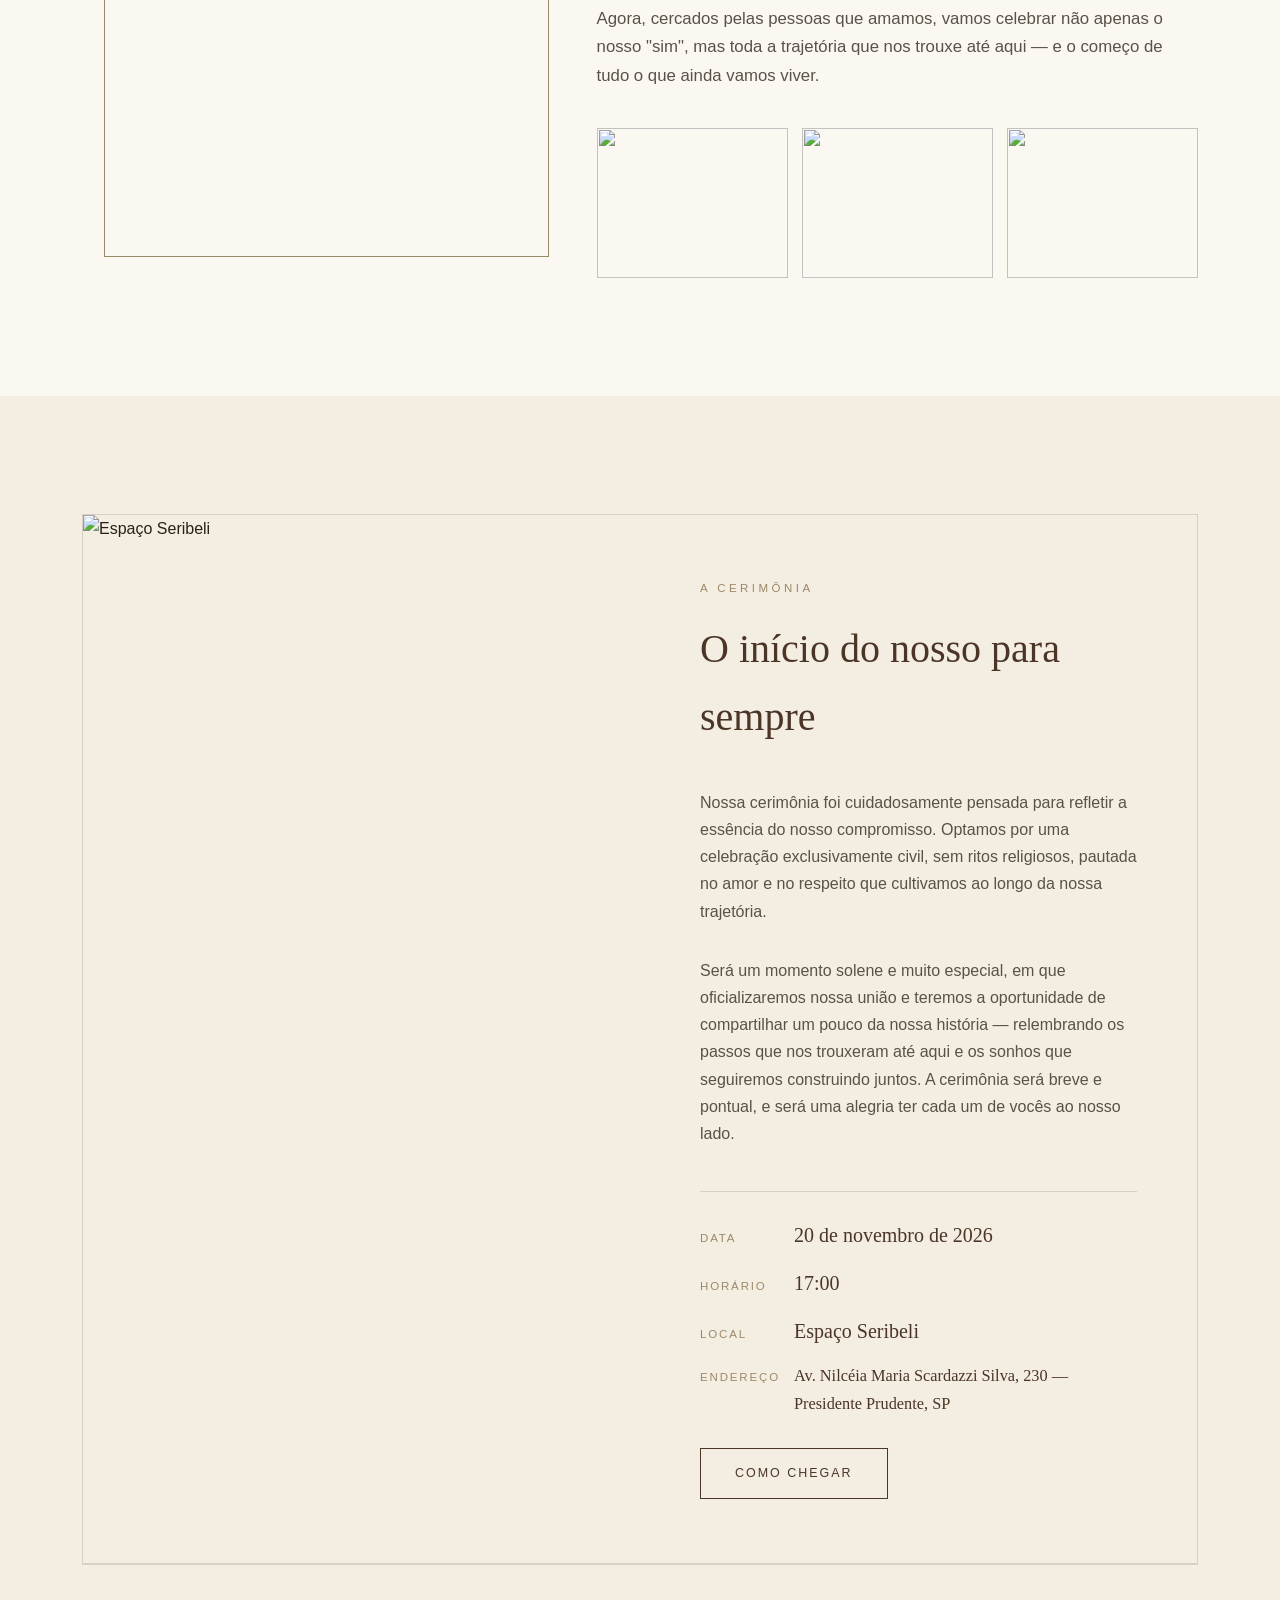
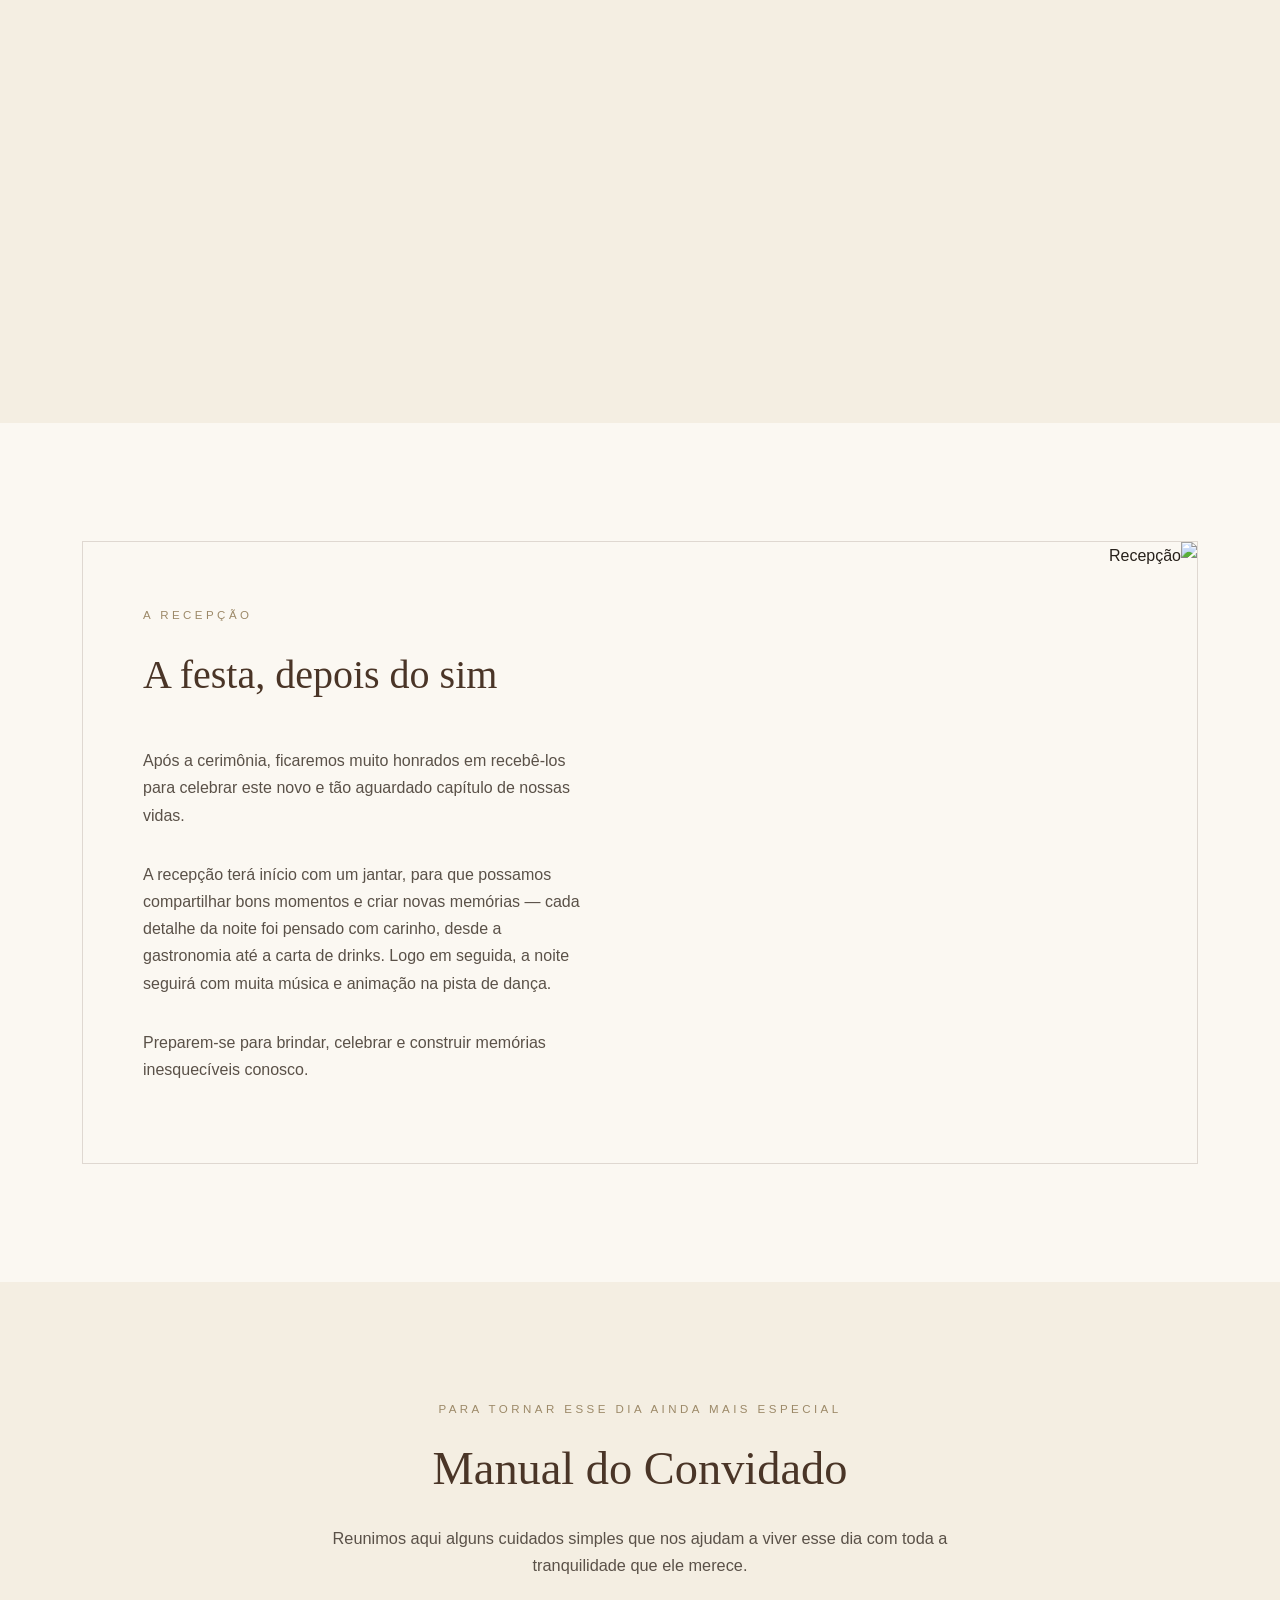
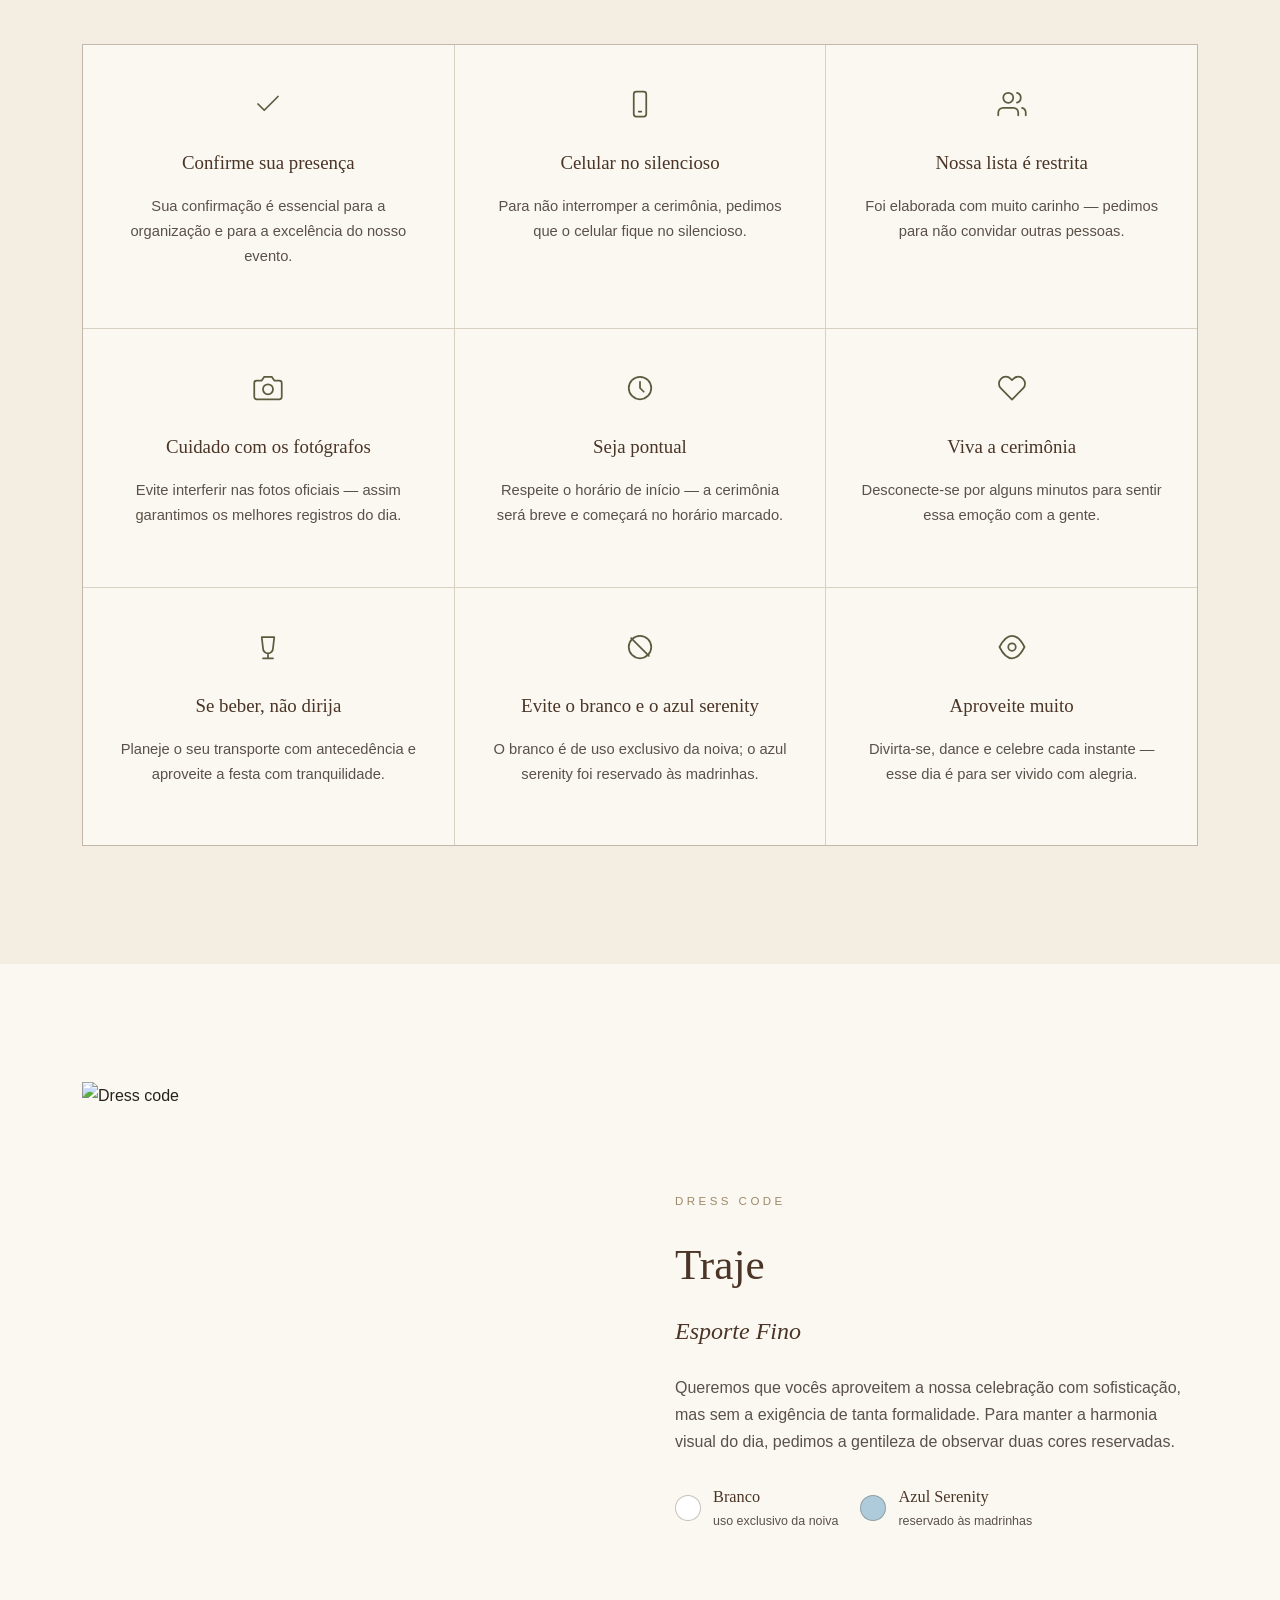
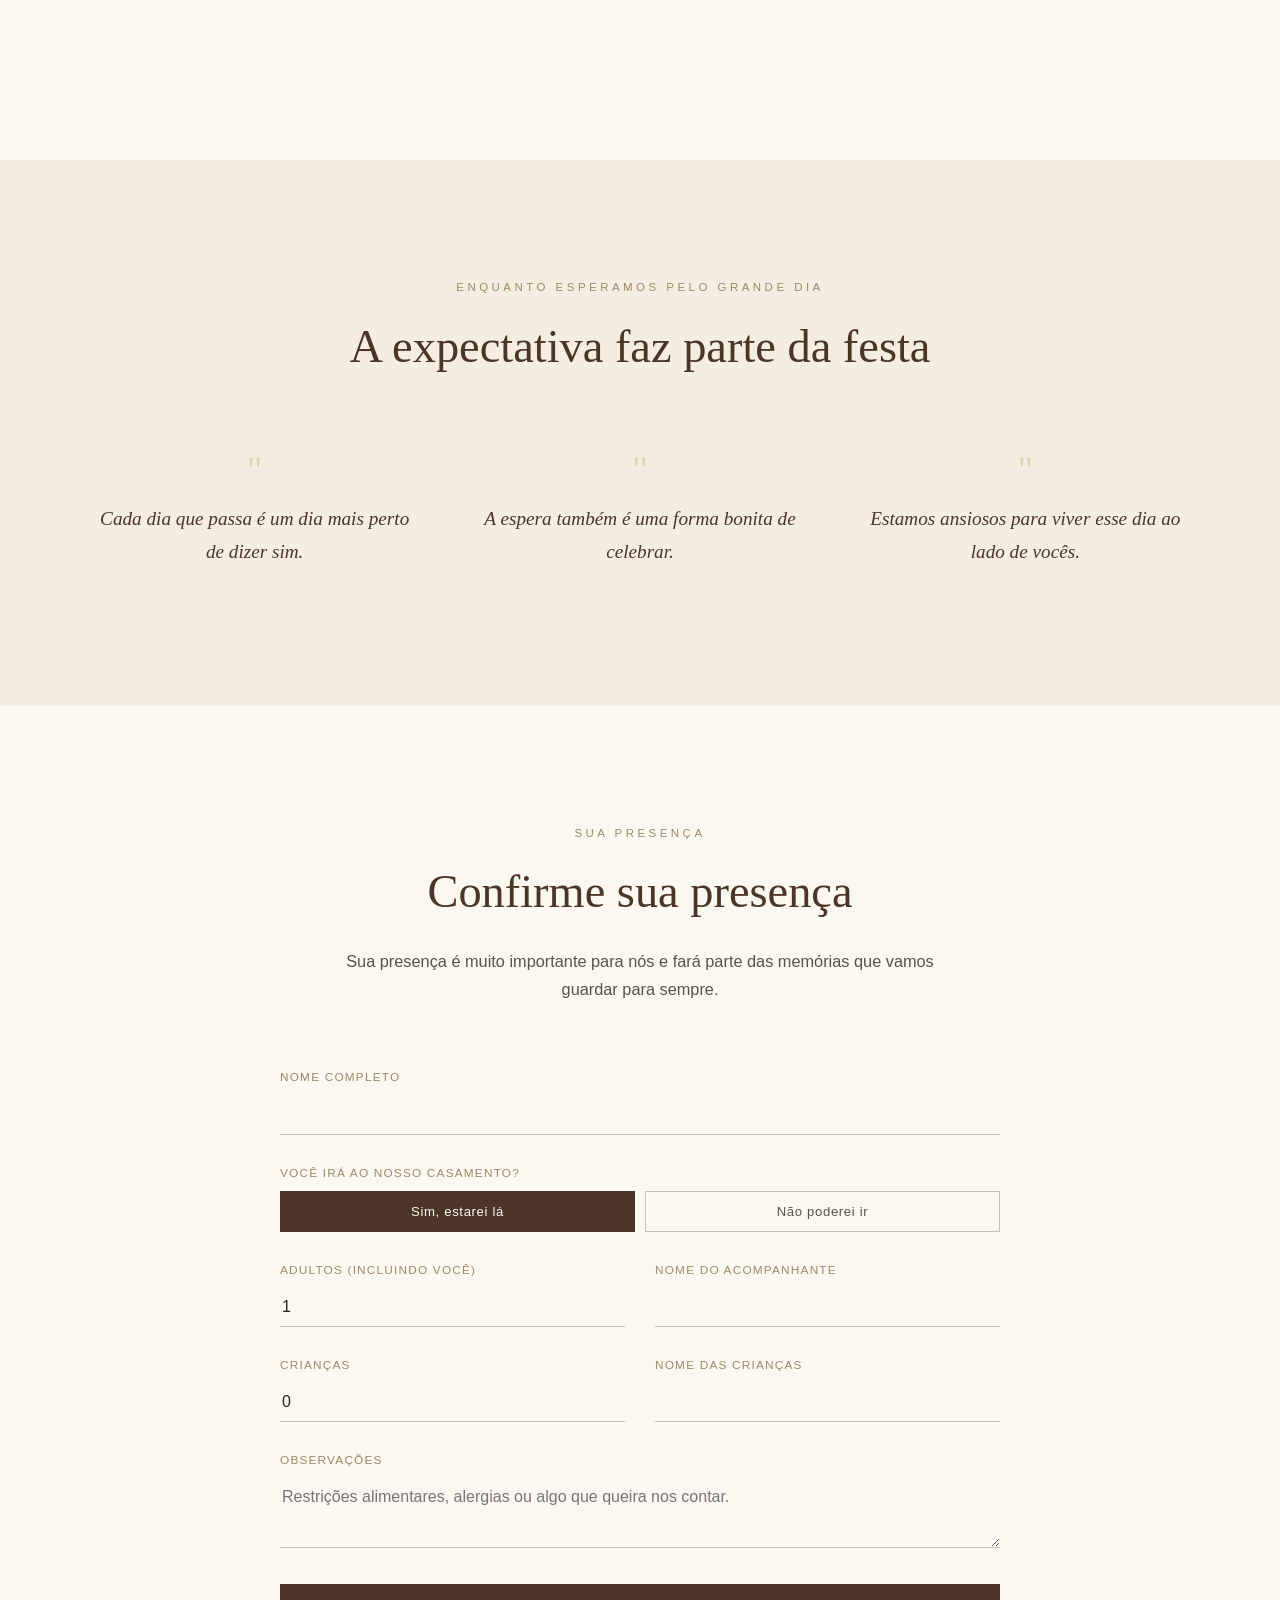
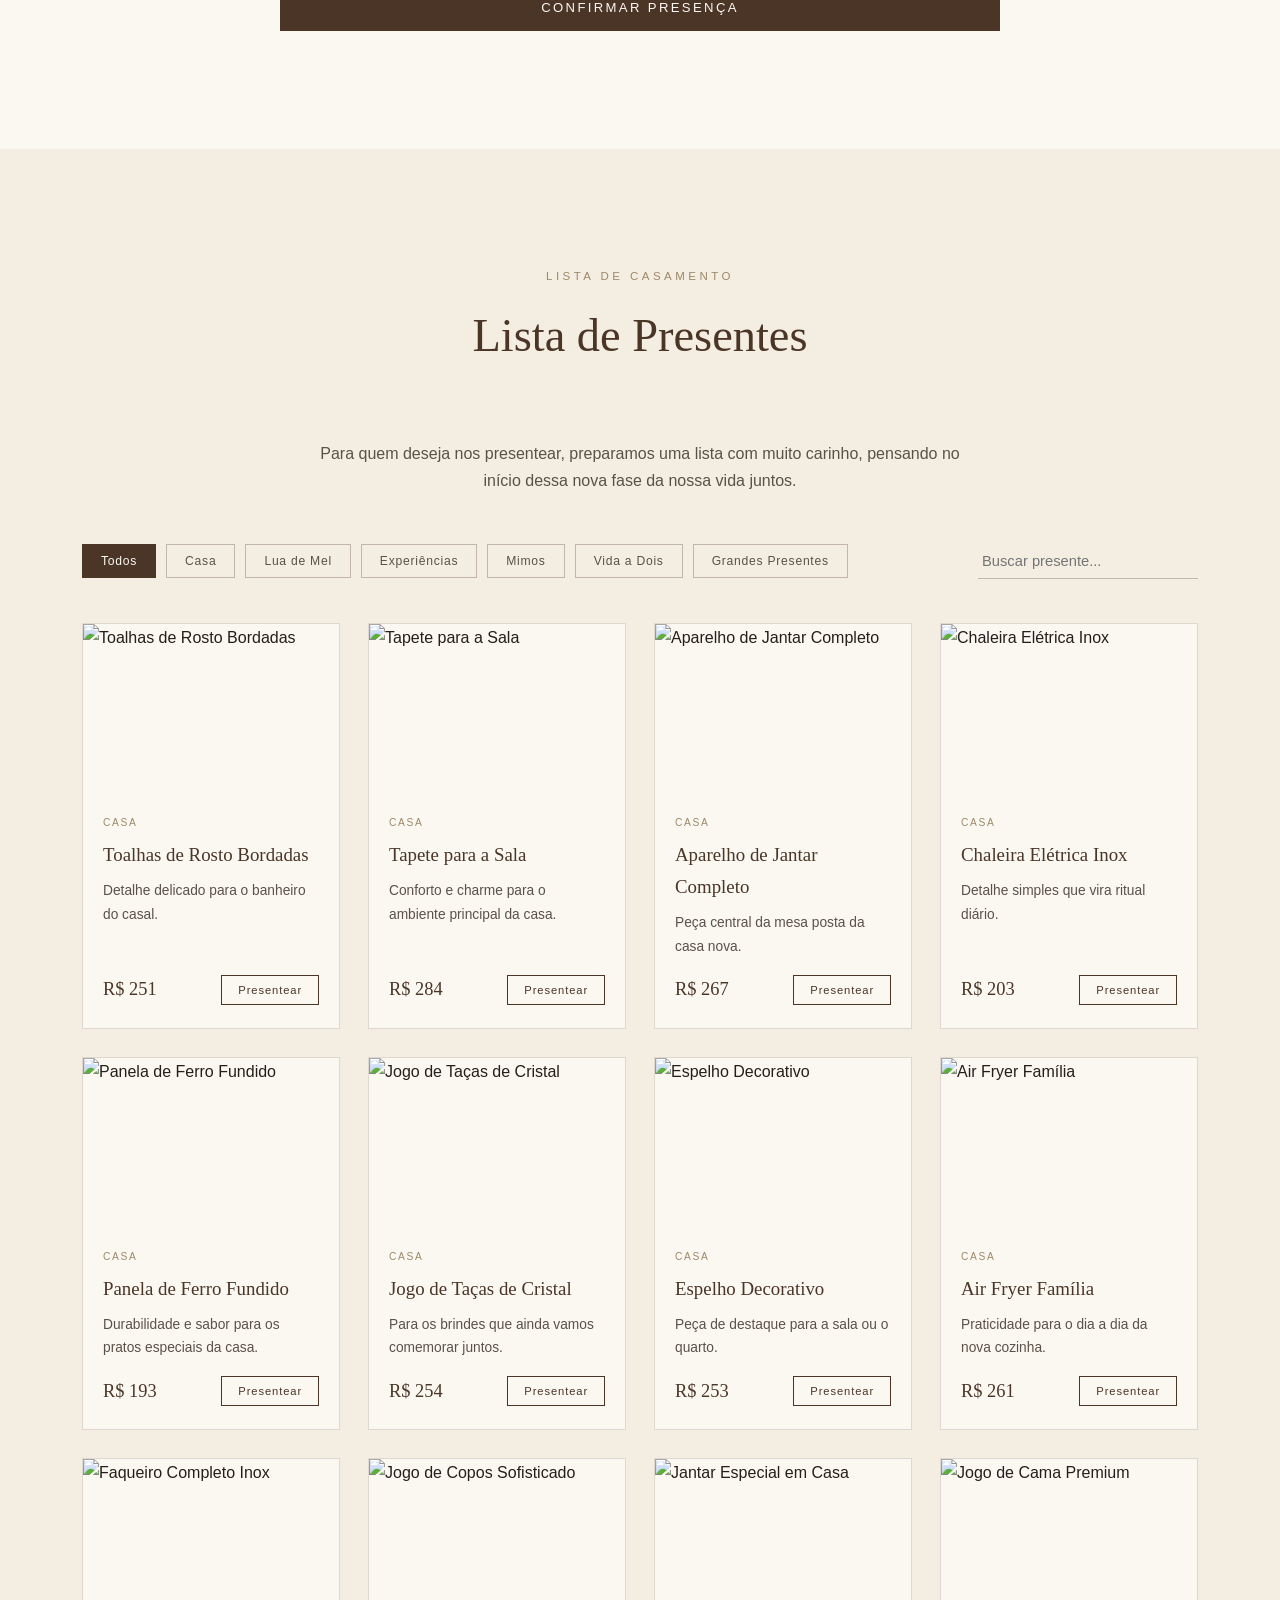
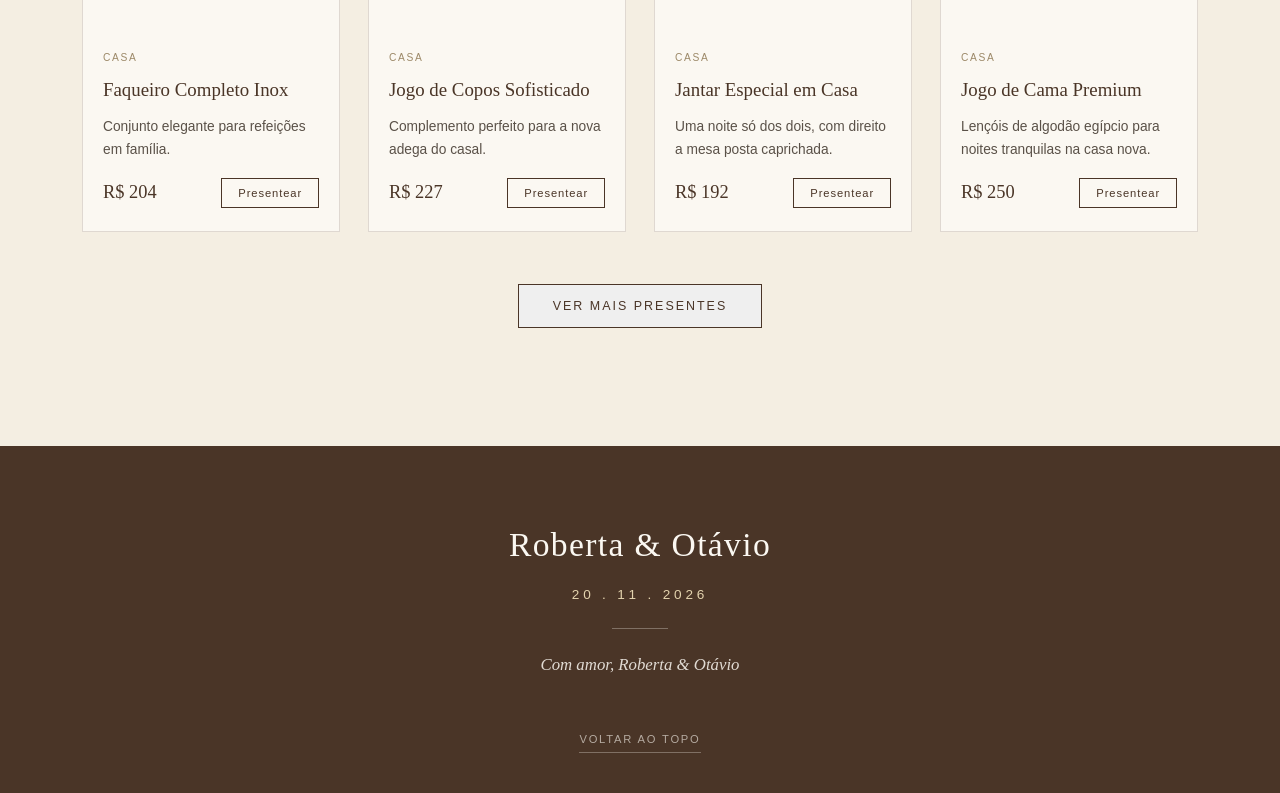
==== commit 7dfa75f3: "api google sheets totalmente conectado com uma planilha no google sheets" ====
--- a/index.html
+++ b/index.html
@@ -8,7 +8,7 @@
 <link rel="preconnect" href="https://fonts.googleapis.com">
 <link rel="preconnect" href="https://fonts.gstatic.com" crossorigin>
 <link href="https://fonts.googleapis.com/css2?family=Cormorant+Garamond:ital,wght@0,300;0,400;0,500;0,600;1,400;1,500&family=Jost:wght@300;400;500;600&display=swap" rel="stylesheet">
-<link rel="stylesheet" href="css/styles.css">
+<link rel="stylesheet" href="css/style.css">
 </head>
 <body>
 
@@ -269,14 +269,7 @@
             <input type="text" name="nomeCriancas">
           </div>
 
-          <div class="field">
-            <label>E-MAIL</label>
-            <input type="email" name="email" required>
-          </div>
-          <div class="field">
-            <label>TELEFONE</label>
-            <input type="tel" name="telefone">
-          </div>
+         
 
           <div class="field full">
             <label>OBSERVAÇÕES</label>
--- a/css/style.css
+++ b/css/style.css
@@ -0,0 +1,424 @@
+:root{
+  --ivory:#FBF8F2;
+  --paper:#F4EEE2;
+  --champagne:#E3D3AE;
+  --taupe:#9C8968;
+  --olive:#5C5B3E;
+  --coffee:#4A3527;
+  --ink:#2A241E;
+  --ink-soft:#5A5148;
+  --serenity:#AECBDB;
+  --line: rgba(74,53,39,0.16);
+  --line-strong: rgba(74,53,39,0.30);
+  --serif: 'Cormorant Garamond', 'Times New Roman', serif;
+  --sans: 'Jost', 'Helvetica Neue', Arial, sans-serif;
+  --max: 1180px;
+}
+
+*{box-sizing:border-box;}
+html{scroll-behavior:smooth;}
+body{
+  margin:0;
+  background:var(--ivory);
+  color:var(--ink);
+  font-family:var(--sans);
+  font-weight:300;
+  line-height:1.7;
+  -webkit-font-smoothing:antialiased;
+  -moz-osx-font-smoothing:grayscale;
+  text-rendering:optimizeLegibility;
+  -webkit-text-size-adjust:100%;
+  overflow-x:hidden;
+}
+img{max-width:100%;display:block;}
+a{color:inherit;text-decoration:none;}
+button{font-family:inherit;cursor:pointer;}
+::selection{background:var(--champagne);color:var(--coffee);}
+
+h1,h2,h3,h4{
+  font-family:var(--serif);
+  font-weight:500;
+  margin:0;
+  color:var(--coffee);
+}
+
+.wrap{max-width:var(--max);margin:0 auto;padding:0 32px;}
+
+.rule{
+  width:56px;height:1px;background:var(--taupe);margin:22px auto;
+}
+.rule.left{margin-left:0;}
+
+@media (prefers-reduced-motion: reduce){
+  *{animation:none !important;transition:none !important;}
+  html{scroll-behavior:auto;}
+}
+
+/* ---------- reveal on scroll ---------- */
+.reveal{
+  opacity:0;
+  transform:translateY(22px);
+  transition:opacity 1s ease, transform 1s ease;
+}
+.reveal.in{opacity:1;transform:translateY(0);}
+
+/* ---------- NAV ---------- */
+header.site-nav{
+  position:fixed;top:0;left:0;right:0;z-index:1000;
+  padding:26px 0;
+  transition:padding .5s ease, background .5s ease, box-shadow .5s ease;
+}
+header.site-nav .wrap{display:flex;align-items:center;justify-content:space-between;}
+header.site-nav.solid{
+  background:rgba(251,248,242,0.94);
+  backdrop-filter:blur(6px);
+  padding:14px 0;
+  box-shadow:0 1px 0 var(--line);
+}
+.nav-mark{
+  font-family:var(--serif);
+  font-size:1.45rem;
+  letter-spacing:.04em;
+  color:var(--ivory);
+  transition:color .5s ease;
+}
+header.site-nav.solid .nav-mark{color:var(--coffee);}
+.nav-links{display:flex;gap:34px;list-style:none;margin:0;padding:0;}
+.nav-links a{
+  font-size:.82rem;
+  letter-spacing:.03em;
+  color:var(--ivory);
+  padding-bottom:4px;
+  border-bottom:1px solid transparent;
+  transition:color .5s ease, border-color .3s ease;
+}
+header.site-nav.solid .nav-links a{color:var(--ink-soft);}
+.nav-links a:hover{border-color:currentColor;}
+.nav-cta{
+  font-size:.8rem;
+  border:1px solid var(--ivory);
+  padding:9px 20px;
+  color:var(--ivory);
+  transition:all .4s ease;
+  white-space:nowrap;
+}
+header.site-nav.solid .nav-cta{border-color:var(--coffee);color:var(--coffee);}
+.nav-cta:hover{background:var(--ivory);color:var(--coffee);}
+header.site-nav.solid .nav-cta:hover{background:var(--coffee);color:var(--ivory);}
+
+.burger{
+  display:none;flex-direction:column;gap:5px;background:none;border:none;padding:6px;
+}
+.burger span{width:24px;height:1px;background:var(--ivory);transition:background .4s ease;}
+header.site-nav.solid .burger span{background:var(--coffee);}
+
+.mobile-menu{
+  position:fixed;inset:0;background:var(--ivory);z-index:1100;
+  display:flex;flex-direction:column;align-items:center;justify-content:center;gap:28px;
+  transform:translateY(-100%);transition:transform .55s cubic-bezier(.77,0,.18,1);
+}
+.mobile-menu.open{transform:translateY(0);}
+.mobile-menu a{font-family:var(--serif);font-size:1.5rem;color:var(--coffee);}
+.mobile-close{position:absolute;top:26px;right:32px;background:none;border:none;font-size:1.6rem;color:var(--coffee);}
+
+/* ---------- HERO ---------- */
+.hero{
+  position:relative;min-height:100vh;display:flex;align-items:center;justify-content:center;
+  text-align:center;color:var(--ivory);overflow:hidden;
+}
+.hero-bg{
+  position:absolute;inset:0;
+  background-image:linear-gradient(180deg, rgba(30,24,18,.38), rgba(30,24,18,.62)),
+    url('https://cdn-assets-legacy.casar.com/thumb/autoxautox1xx0,0,1280,720/dados/sitenoivos/wed1568963/sliders/gA7Zn_1786989983.jpeg');
+  background-size:cover;background-position:center;
+  transform:scale(1.015);
+}
+.hero-content{position:relative;z-index:2;padding:0 24px;}
+.hero-eyebrow{
+  font-size:.78rem;letter-spacing:.32em;font-weight:400;margin-bottom:26px;opacity:.9;
+}
+.hero-names{
+  font-family:var(--serif);
+  font-size:clamp(3rem, 9vw, 6.4rem);
+  line-height:1.05;
+  font-weight:400;
+  letter-spacing:.01em;
+}
+.hero-amp{
+  display:block;font-style:italic;font-size:.55em;margin:6px 0;color:var(--champagne);
+}
+.hero-date{
+  margin-top:28px;font-size:1.1rem;letter-spacing:.38em;font-weight:400;
+}
+.hero-quote{
+  margin-top:30px;font-family:var(--serif);font-style:italic;font-size:1.2rem;
+  max-width:480px;margin-left:auto;margin-right:auto;color:rgba(251,248,242,.92);
+}
+.hero-scroll{
+  position:absolute;bottom:36px;left:50%;transform:translateX(-50%);z-index:2;
+  display:flex;flex-direction:column;align-items:center;gap:10px;color:var(--ivory);opacity:.85;
+}
+.hero-scroll .line{width:1px;height:44px;background:currentColor;animation:scrollLine 2.2s ease-in-out infinite;}
+@keyframes scrollLine{
+  0%{transform:scaleY(0);transform-origin:top;}
+  50%{transform:scaleY(1);transform-origin:top;}
+  50.01%{transform-origin:bottom;}
+  100%{transform:scaleY(0);transform-origin:bottom;}
+}
+
+/* ---------- COUNTDOWN ---------- */
+.countdown-strip{
+  background:var(--paper);
+  padding:52px 0;
+  border-bottom:1px solid var(--line);
+}
+.countdown-grid{
+  display:flex;justify-content:center;gap:clamp(18px,5vw,64px);flex-wrap:wrap;text-align:center;
+}
+.countdown-item{min-width:76px;}
+.countdown-num{
+  font-family:var(--serif);font-size:clamp(2.1rem,5vw,3.1rem);color:var(--coffee);font-weight:500;
+}
+.countdown-label{
+  font-size:.68rem;letter-spacing:.2em;color:var(--ink-soft);margin-top:6px;
+}
+.countdown-sep{
+  font-family:var(--serif);font-size:2rem;color:var(--champagne);align-self:center;
+}
+
+/* ---------- SECTION generic ---------- */
+section{padding:118px 0;}
+.section-head{text-align:center;max-width:640px;margin:0 auto 64px;}
+.section-head h2{font-size:clamp(2.1rem,4vw,2.9rem);font-weight:500;}
+.section-head p{margin-top:16px;color:var(--ink-soft);font-size:1.02rem;}
+.section-date{
+  font-size:.72rem;letter-spacing:.3em;color:var(--taupe);margin-bottom:10px;
+}
+
+section.alt{background:var(--paper);}
+
+/* ---------- STORY ---------- */
+.story-grid{
+  display:grid;grid-template-columns:0.85fr 1.15fr;gap:70px;align-items:center;
+}
+.story-photo{position:relative;}
+.story-photo img{width:100%;height:560px;object-fit:cover;filter:contrast(1.04);}
+.story-photo::after{
+  content:'';position:absolute;top:22px;left:22px;right:-22px;bottom:-22px;
+  border:1px solid var(--taupe);z-index:-1;
+}
+.story-text .kicker{font-size:.72rem;letter-spacing:.3em;color:var(--taupe);margin-bottom:18px;}
+.story-text h2{font-size:clamp(2rem,4vw,2.7rem);margin-bottom:26px;}
+.story-text p{color:var(--ink-soft);font-size:1.05rem;margin-bottom:18px;}
+.story-text p:first-of-type::first-letter{
+  font-family:var(--serif);font-size:3.4rem;line-height:.7;float:left;padding:8px 10px 0 0;color:var(--coffee);
+}
+.story-strip{display:grid;grid-template-columns:repeat(3,1fr);gap:14px;margin-top:38px;}
+.story-strip img{height:150px;width:100%;object-fit:cover;filter:contrast(1.03);}
+
+/* ---------- CEREMONY / RECEPTION ---------- */
+.split{
+  display:grid;grid-template-columns:1fr 1fr;gap:0;align-items:stretch;
+  border:1px solid var(--line);
+}
+.split-media{position:relative;min-height:480px;}
+.split-media img{width:100%;height:100%;object-fit:cover;position:absolute;inset:0;filter:contrast(1.03);}
+.split-body{padding:64px 60px;display:flex;flex-direction:column;justify-content:center;}
+.split.reverse{direction:rtl;}
+.split.reverse .split-body{direction:ltr;}
+.split-body .kicker{font-size:.72rem;letter-spacing:.3em;color:var(--taupe);margin-bottom:16px;}
+.split-body h2{font-size:clamp(1.9rem,3.4vw,2.5rem);margin-bottom:22px;}
+.split-body p{color:var(--ink-soft);margin-bottom:16px;}
+.info-block{
+  margin-top:28px;padding-top:26px;border-top:1px solid var(--line);
+  display:grid;gap:14px;
+}
+.info-row{display:flex;gap:16px;align-items:baseline;}
+.info-row .k{font-size:.72rem;letter-spacing:.16em;color:var(--taupe);min-width:78px;}
+.info-row .v{font-family:var(--serif);font-size:1.25rem;color:var(--coffee);}
+.btn{
+  display:inline-block;margin-top:30px;padding:14px 34px;border:1px solid var(--coffee);
+  font-size:.78rem;letter-spacing:.16em;color:var(--coffee);transition:all .35s ease;align-self:flex-start;
+}
+.btn:hover{background:var(--coffee);color:var(--ivory);}
+.btn.solid{background:var(--coffee);color:var(--ivory);}
+.btn.solid:hover{background:var(--olive);border-color:var(--olive);}
+
+.map-embed{margin-top:0;border-top:1px solid var(--line);}
+.map-embed iframe{width:100%;height:340px;border:0;filter:grayscale(.1) sepia(.03);display:block;}
+
+/* ---------- GUEST MANUAL ---------- */
+.manual-grid{
+  display:grid;grid-template-columns:repeat(3,1fr);gap:1px;background:var(--line);
+  border:1px solid var(--line);
+}
+.manual-card{
+  background:var(--ivory);padding:44px 34px;text-align:center;
+}
+.manual-card svg{width:30px;height:30px;stroke:var(--olive);margin-bottom:20px;}
+.manual-card h3{font-size:1.18rem;margin-bottom:10px;font-weight:500;}
+.manual-card p{font-size:.92rem;color:var(--ink-soft);}
+
+/* ---------- DRESS CODE ---------- */
+.dress{
+  display:grid;grid-template-columns:1fr 1fr;gap:70px;align-items:center;
+}
+.dress-photo img{width:100%;height:560px;object-fit:cover;filter:contrast(1.03);}
+.dress-body .kicker{font-size:.72rem;letter-spacing:.3em;color:var(--taupe);margin-bottom:16px;}
+.dress-body h2{font-size:clamp(2rem,4vw,2.7rem);margin-bottom:10px;}
+.dress-body .trajefino{font-family:var(--serif);font-style:italic;font-size:1.5rem;color:var(--coffee);margin-bottom:22px;}
+.dress-body p{color:var(--ink-soft);margin-bottom:16px;}
+.swatches{display:flex;gap:22px;margin-top:28px;}
+.swatch{display:flex;align-items:center;gap:12px;}
+.swatch .dot{width:26px;height:26px;border-radius:50%;border:1px solid var(--line-strong);}
+.swatch .dot.white{background:#FFFFFF;}
+.swatch .dot.serenity{background:var(--serenity);}
+.swatch .label{font-size:.78rem;color:var(--ink-soft);}
+.swatch .label b{display:block;font-family:var(--serif);font-size:1.02rem;color:var(--coffee);font-weight:500;}
+
+/* ---------- RSVP ---------- */
+.rsvp-box{max-width:720px;margin:0 auto;}
+.form-grid{display:grid;grid-template-columns:1fr 1fr;gap:28px 30px;}
+.field{display:flex;flex-direction:column;gap:8px;}
+.field.full{grid-column:1 / -1;}
+.field label{font-size:.74rem;letter-spacing:.1em;color:var(--taupe);}
+.field input, .field select, .field textarea{
+  border:none;border-bottom:1px solid var(--line-strong);background:transparent;
+  padding:10px 2px;font-family:var(--sans);font-size:1rem;color:var(--ink);
+}
+.field textarea{resize:vertical;min-height:70px;}
+.field input:focus, .field select:focus, .field textarea:focus{
+  outline:none;border-color:var(--coffee);
+}
+.toggle-group{display:flex;gap:10px;}
+.toggle-group button{
+  flex:1;padding:12px;border:1px solid var(--line-strong);background:transparent;
+  font-size:.82rem;letter-spacing:.05em;color:var(--ink-soft);transition:all .3s ease;
+}
+.toggle-group button.active{background:var(--coffee);color:var(--ivory);border-color:var(--coffee);}
+.rsvp-submit{width:100%;margin-top:36px;padding:16px;background:var(--coffee);color:var(--ivory);
+  border:none;font-size:.82rem;letter-spacing:.18em;transition:background .3s ease;}
+.rsvp-submit:hover{background:var(--olive);}
+.rsvp-success{display:none;text-align:center;padding:60px 20px;}
+.rsvp-success.show{display:block;}
+.rsvp-success h3{font-size:1.8rem;margin-bottom:14px;}
+.rsvp-success p{color:var(--ink-soft);}
+.hidden-field{display:none;}
+
+/* ---------- MOMENTOS ---------- */
+.moments{
+  text-align:center;
+}
+.phrases{display:grid;grid-template-columns:repeat(3,1fr);gap:40px;margin-top:56px;}
+.phrase{padding:0 12px;}
+.phrase .mark{font-family:var(--serif);font-size:2.4rem;color:var(--champagne);line-height:1;}
+.phrase p{font-family:var(--serif);font-style:italic;font-size:1.2rem;color:var(--coffee);margin-top:14px;}
+
+/* ---------- GIFTS ---------- */
+.gift-intro{max-width:680px;margin:0 auto 50px;text-align:center;color:var(--ink-soft);}
+.gift-note{
+  max-width:820px;margin:0 auto 56px;padding:26px 32px;border:1px solid var(--line);
+  background:var(--paper);text-align:center;font-size:.95rem;color:var(--ink-soft);
+}
+.gift-controls{
+  display:flex;justify-content:space-between;align-items:center;gap:24px;flex-wrap:wrap;margin-bottom:44px;
+}
+.gift-filters{display:flex;gap:10px;flex-wrap:wrap;}
+.gift-filters button{
+  padding:9px 18px;border:1px solid var(--line-strong);background:transparent;
+  font-size:.76rem;letter-spacing:.06em;color:var(--ink-soft);transition:all .3s ease;
+}
+.gift-filters button.active{background:var(--coffee);border-color:var(--coffee);color:var(--ivory);}
+.gift-search{
+  border:none;border-bottom:1px solid var(--line-strong);background:transparent;
+  padding:9px 4px;font-family:var(--sans);font-size:.92rem;min-width:220px;
+}
+.gift-search:focus{outline:none;border-color:var(--coffee);}
+
+.gift-grid{display:grid;grid-template-columns:repeat(4,1fr);gap:28px;}
+.gift-card{
+  border:1px solid var(--line);background:var(--ivory);
+  display:flex;flex-direction:column;transition:transform .4s ease, box-shadow .4s ease;
+}
+.gift-card:hover{transform:translateY(-4px) translateZ(0);}
+.gift-media{height:170px;overflow:hidden;position:relative;}
+.gift-media img{width:100%;height:100%;object-fit:cover;filter:sepia(.05) saturate(.95) contrast(1.06);transition:transform .6s ease;}
+.gift-card:hover .gift-media img{transform:scale(1.045);}
+.gift-body{padding:20px 20px 22px;display:flex;flex-direction:column;flex:1;}
+.gift-cat{font-size:.64rem;letter-spacing:.16em;color:var(--taupe);margin-bottom:8px;}
+.gift-name{font-family:var(--serif);font-size:1.18rem;color:var(--coffee);font-weight:500;margin-bottom:8px;}
+.gift-desc{font-size:.86rem;color:var(--ink-soft);flex:1;margin-bottom:16px;}
+.gift-foot{display:flex;align-items:center;justify-content:space-between;gap:10px;}
+.gift-price{font-family:var(--serif);font-size:1.15rem;color:var(--coffee);}
+.gift-btn{
+  padding:8px 16px;border:1px solid var(--coffee);font-size:.7rem;letter-spacing:.08em;
+  color:var(--coffee);background:transparent;transition:all .3s ease;
+}
+.gift-btn:hover{background:var(--coffee);color:var(--ivory);}
+.gift-empty{text-align:center;color:var(--ink-soft);padding:60px 0;display:none;}
+.gift-more{display:block;margin:52px auto 0;}
+
+/* Modal */
+.modal-overlay{
+  position:fixed;inset:0;background:rgba(42,36,30,.55);z-index:1400;
+  display:flex;align-items:center;justify-content:center;padding:20px;
+  opacity:0;pointer-events:none;transition:opacity .35s ease;
+}
+.modal-overlay.open{opacity:1;pointer-events:auto;}
+.modal-box{
+  background:var(--ivory);max-width:480px;width:100%;padding:44px 40px;position:relative;
+  transform:translateY(16px);transition:transform .35s ease;
+}
+.modal-overlay.open .modal-box{transform:translateY(0);}
+.modal-close{position:absolute;top:16px;right:20px;background:none;border:none;font-size:1.4rem;color:var(--taupe);}
+.modal-box h3{font-size:1.5rem;margin-bottom:6px;}
+.modal-box .modal-price{font-family:var(--serif);font-size:1.3rem;color:var(--taupe);margin-bottom:20px;}
+.modal-box p{color:var(--ink-soft);font-size:.92rem;margin-bottom:14px;}
+.modal-box .checkout-note{
+  margin-top:20px;padding:16px 18px;background:var(--paper);border:1px dashed var(--line-strong);
+  font-size:.8rem;color:var(--ink-soft);
+}
+.modal-actions{display:flex;gap:12px;margin-top:26px;}
+.modal-actions .btn{margin-top:0;flex:1;text-align:center;}
+
+/* ---------- FOOTER ---------- */
+footer{
+  background:var(--coffee);color:var(--ivory);text-align:center;padding:70px 0 40px;
+}
+footer .foot-names{font-family:var(--serif);font-size:2.1rem;letter-spacing:.04em;}
+footer .foot-date{margin-top:10px;font-size:.85rem;letter-spacing:.28em;color:var(--champagne);}
+footer .rule{background:rgba(251,248,242,.3);}
+footer .foot-msg{font-family:var(--serif);font-style:italic;font-size:1.05rem;color:rgba(251,248,242,.85);}
+footer .to-top{
+  display:inline-block;margin-top:34px;font-size:.7rem;letter-spacing:.16em;color:rgba(251,248,242,.6);
+  border-bottom:1px solid rgba(251,248,242,.3);padding-bottom:3px;
+}
+
+/* ---------- RESPONSIVE ---------- */
+@media (max-width:980px){
+  .nav-links, .nav-cta{display:none;}
+  .burger{display:flex;}
+  .story-grid, .dress{grid-template-columns:1fr;gap:40px;}
+  .story-photo img, .dress-photo img{height:380px;}
+  .split{grid-template-columns:1fr;}
+  .split-media{min-height:320px;}
+  .split-body{padding:48px 34px;}
+  .manual-grid{grid-template-columns:repeat(2,1fr);}
+  .gift-grid{grid-template-columns:repeat(2,1fr);}
+  .phrases{grid-template-columns:1fr;gap:34px;}
+  section{padding:84px 0;}
+}
+@media (max-width:600px){
+  .wrap{padding:0 22px;}
+  .form-grid{grid-template-columns:1fr;}
+  .manual-grid{grid-template-columns:1fr;}
+  .gift-grid{grid-template-columns:1fr 1fr;gap:16px;}
+  .gift-controls{flex-direction:column;align-items:stretch;}
+  .gift-search{width:100%;}
+  .countdown-grid{gap:14px;}
+  .countdown-sep{display:none;}
+  .story-photo::after{display:none;}
+}
+@media (max-width:420px){
+  .gift-grid{grid-template-columns:1fr;}
+}
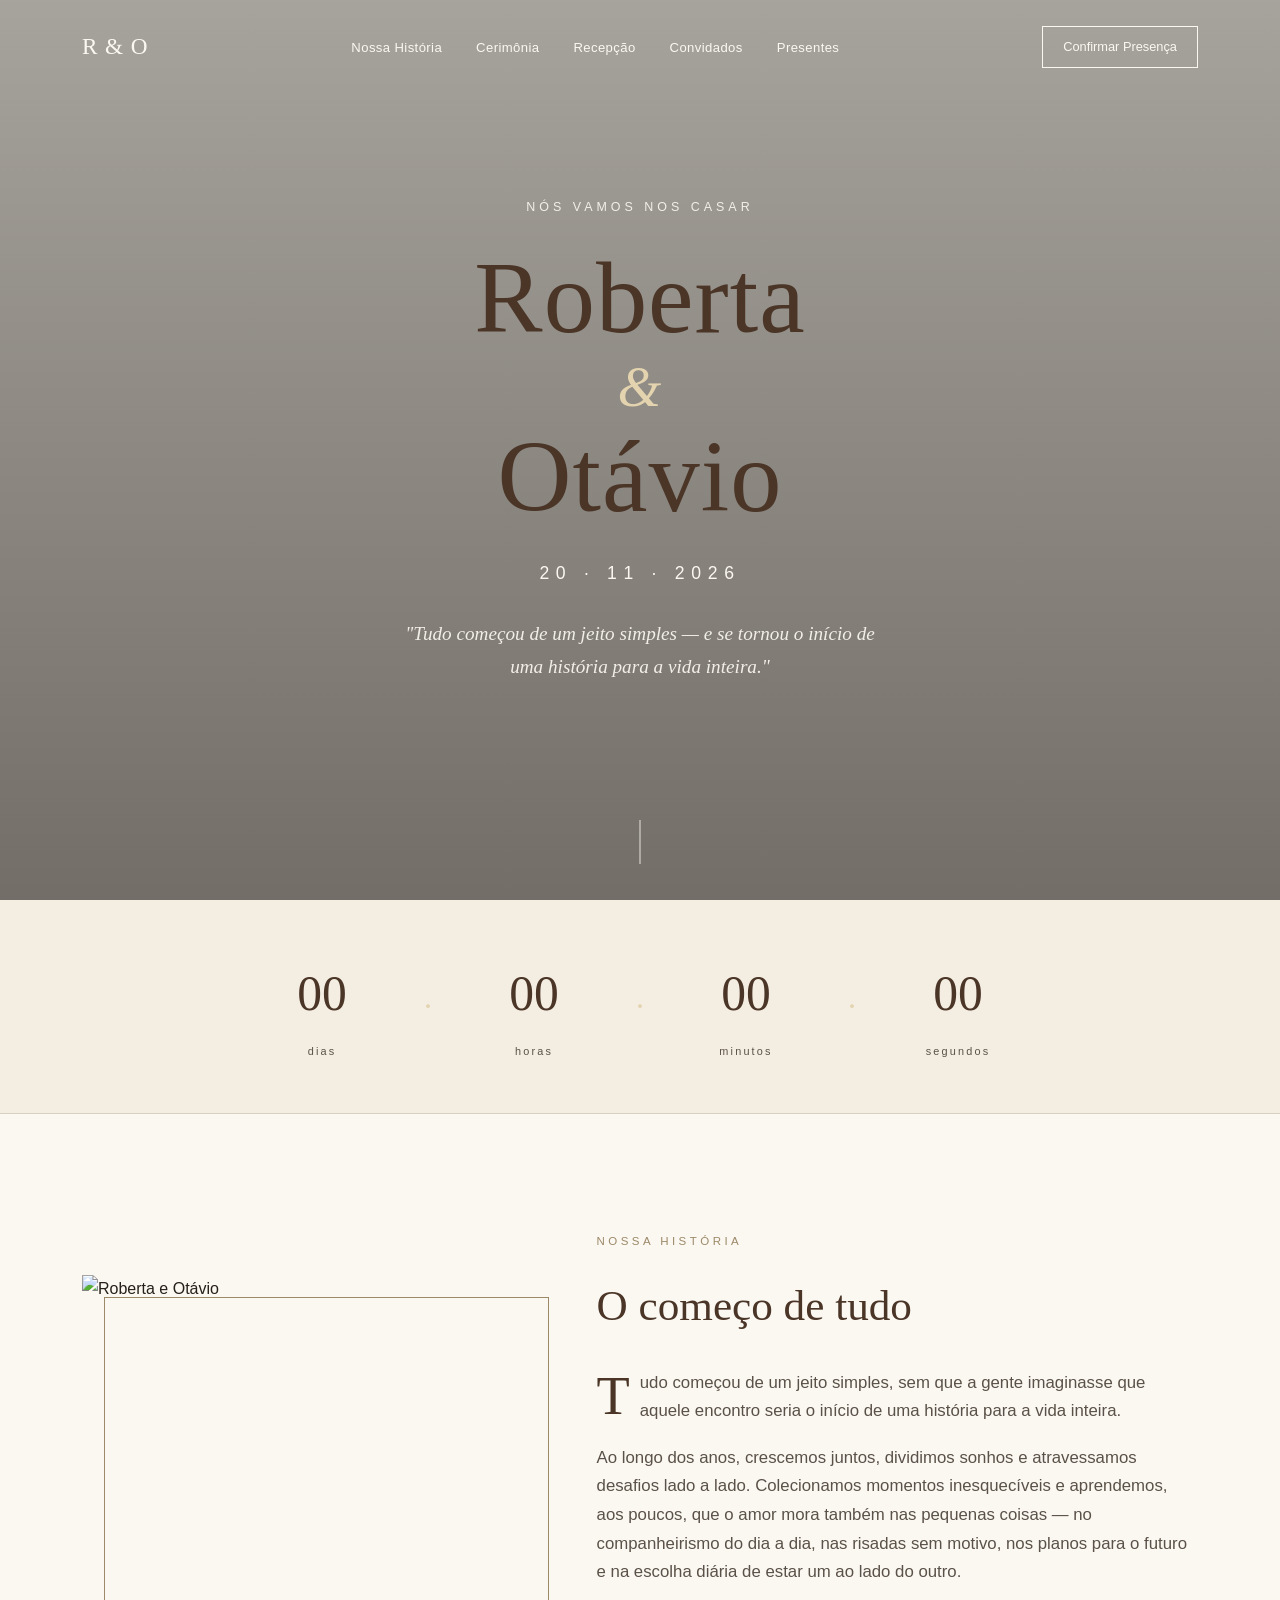
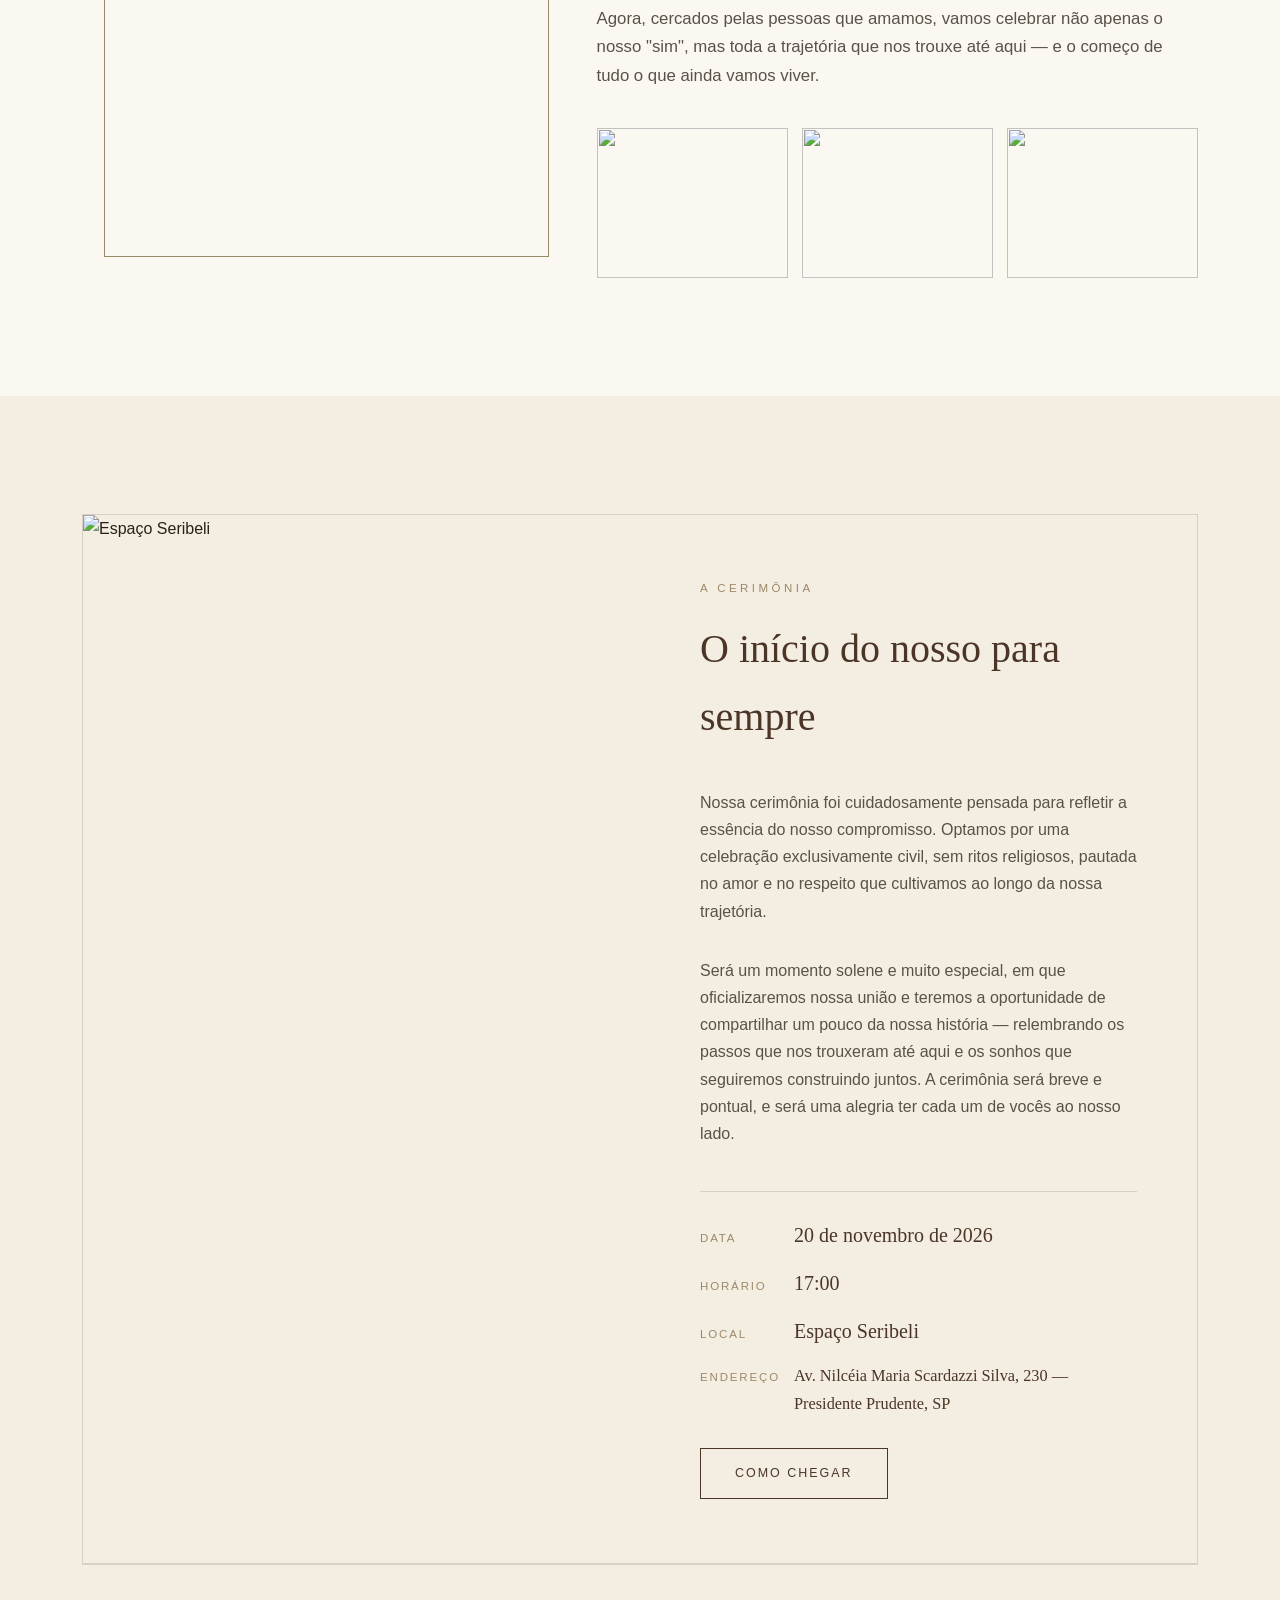
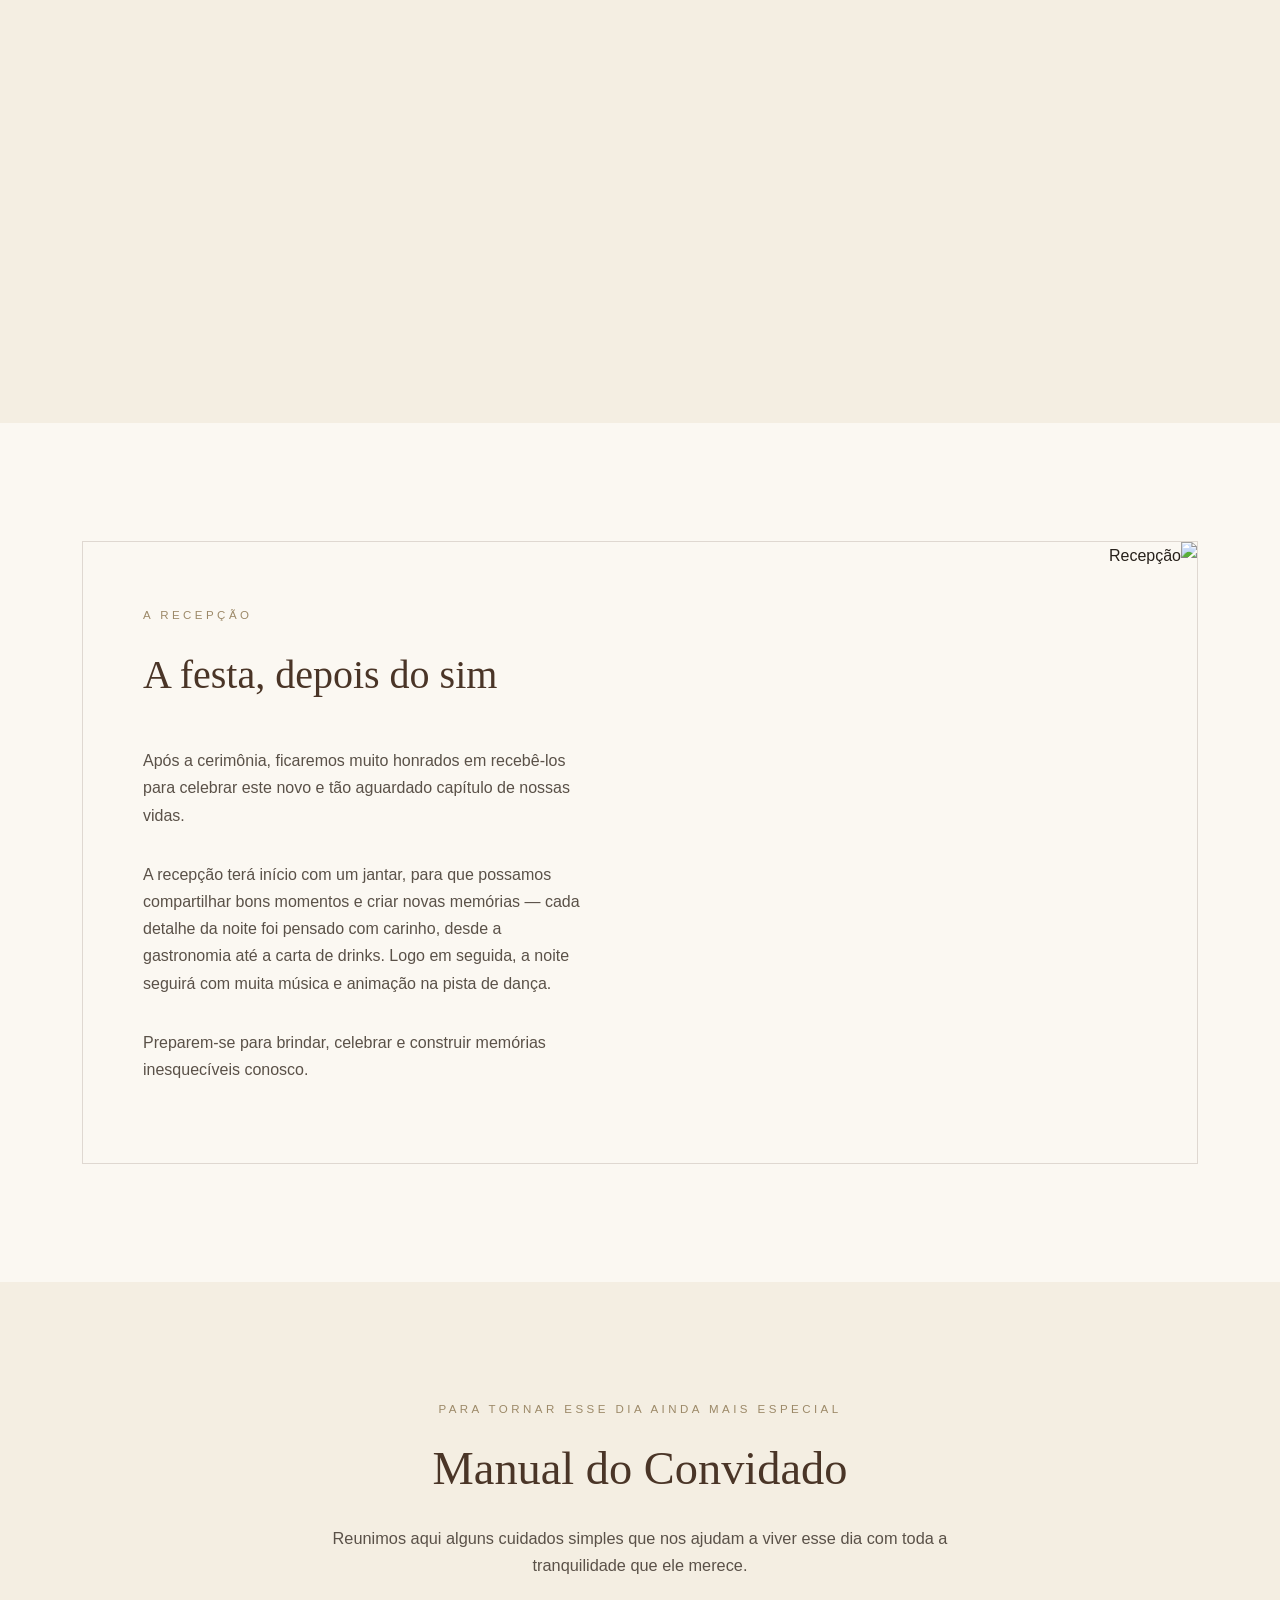
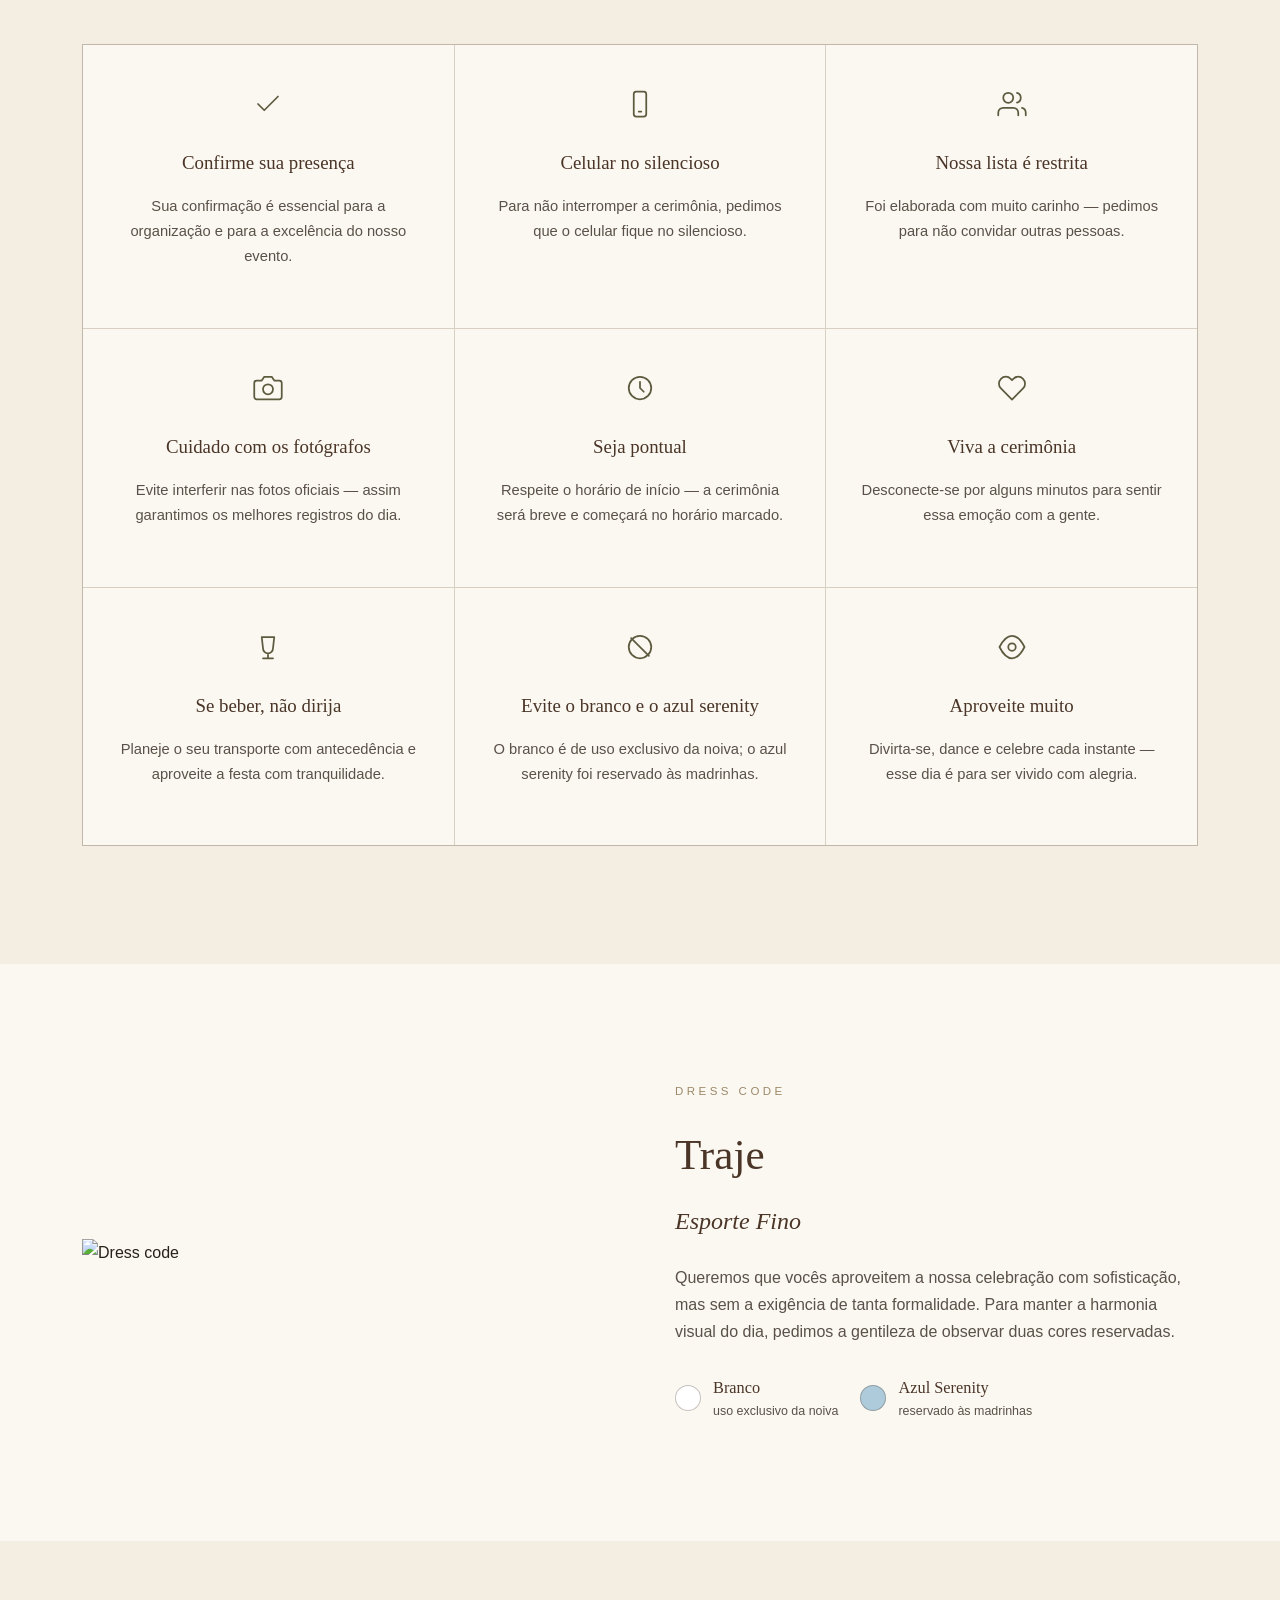
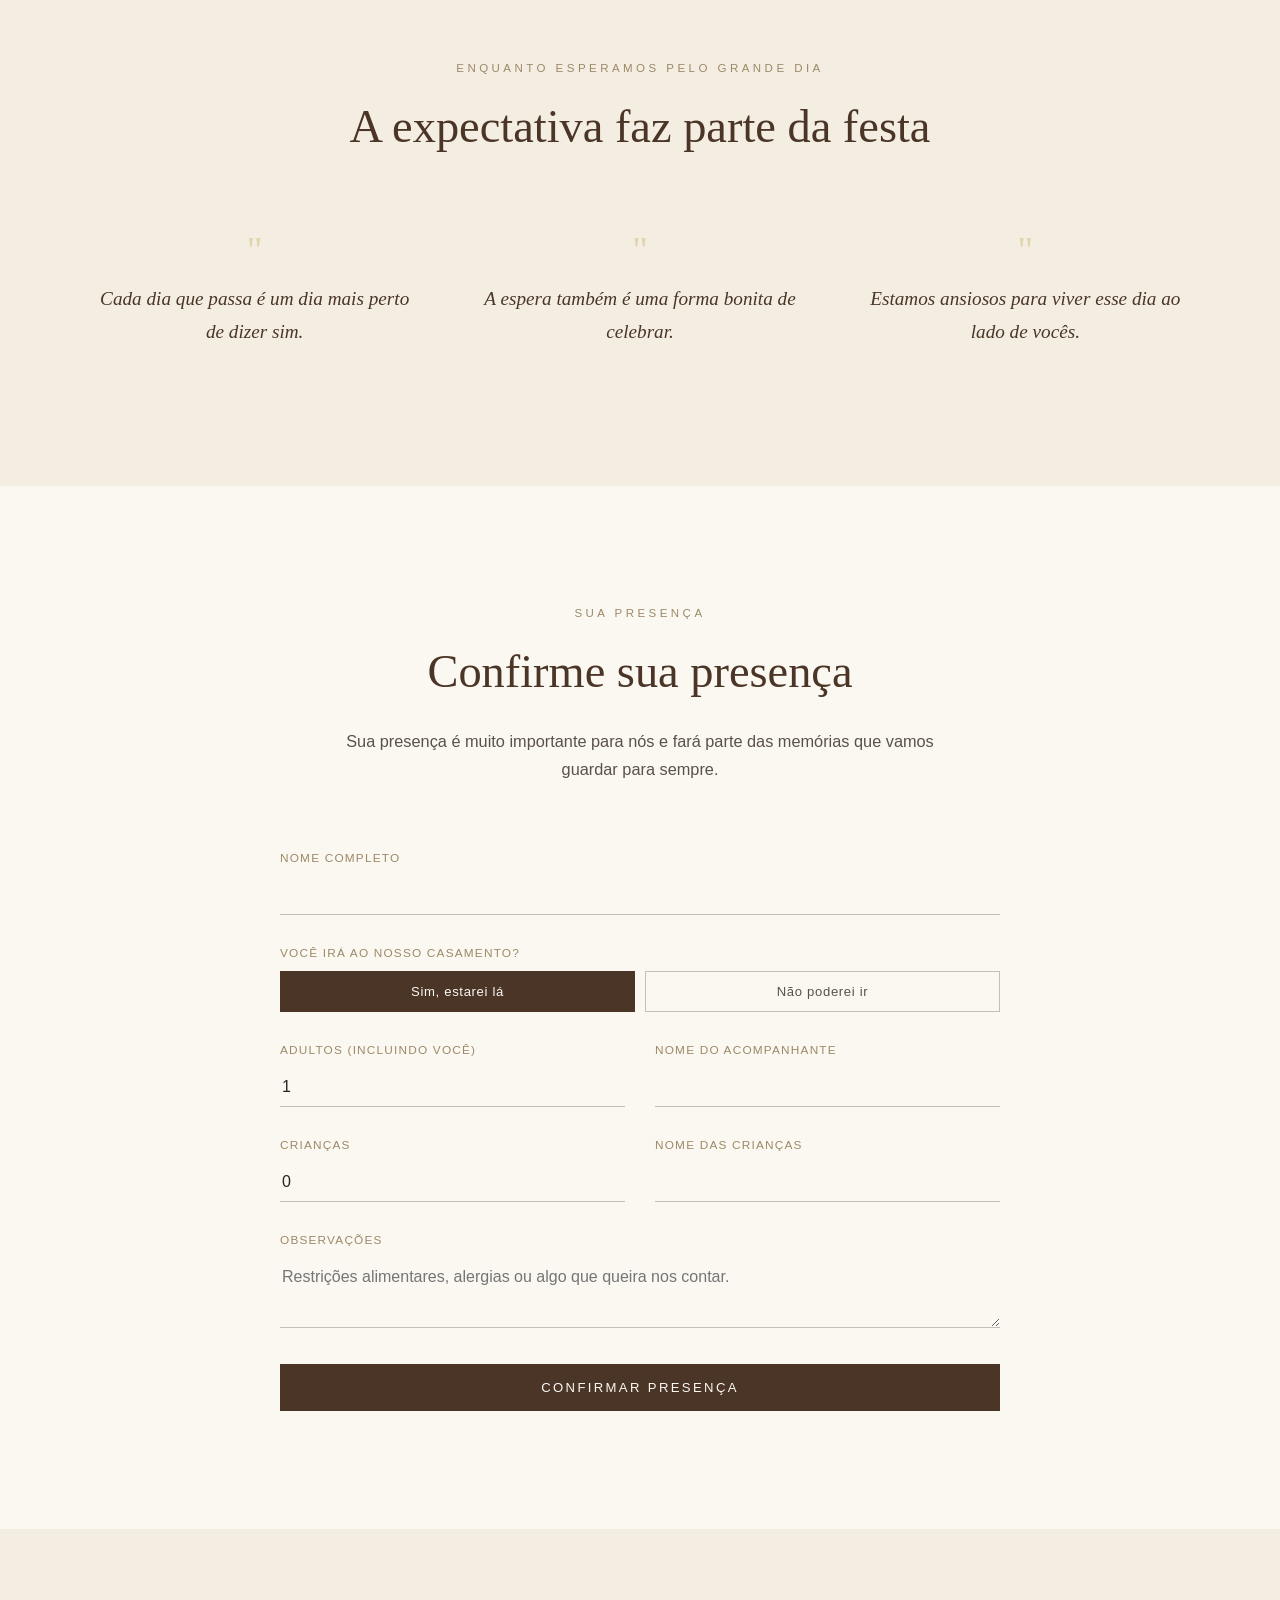
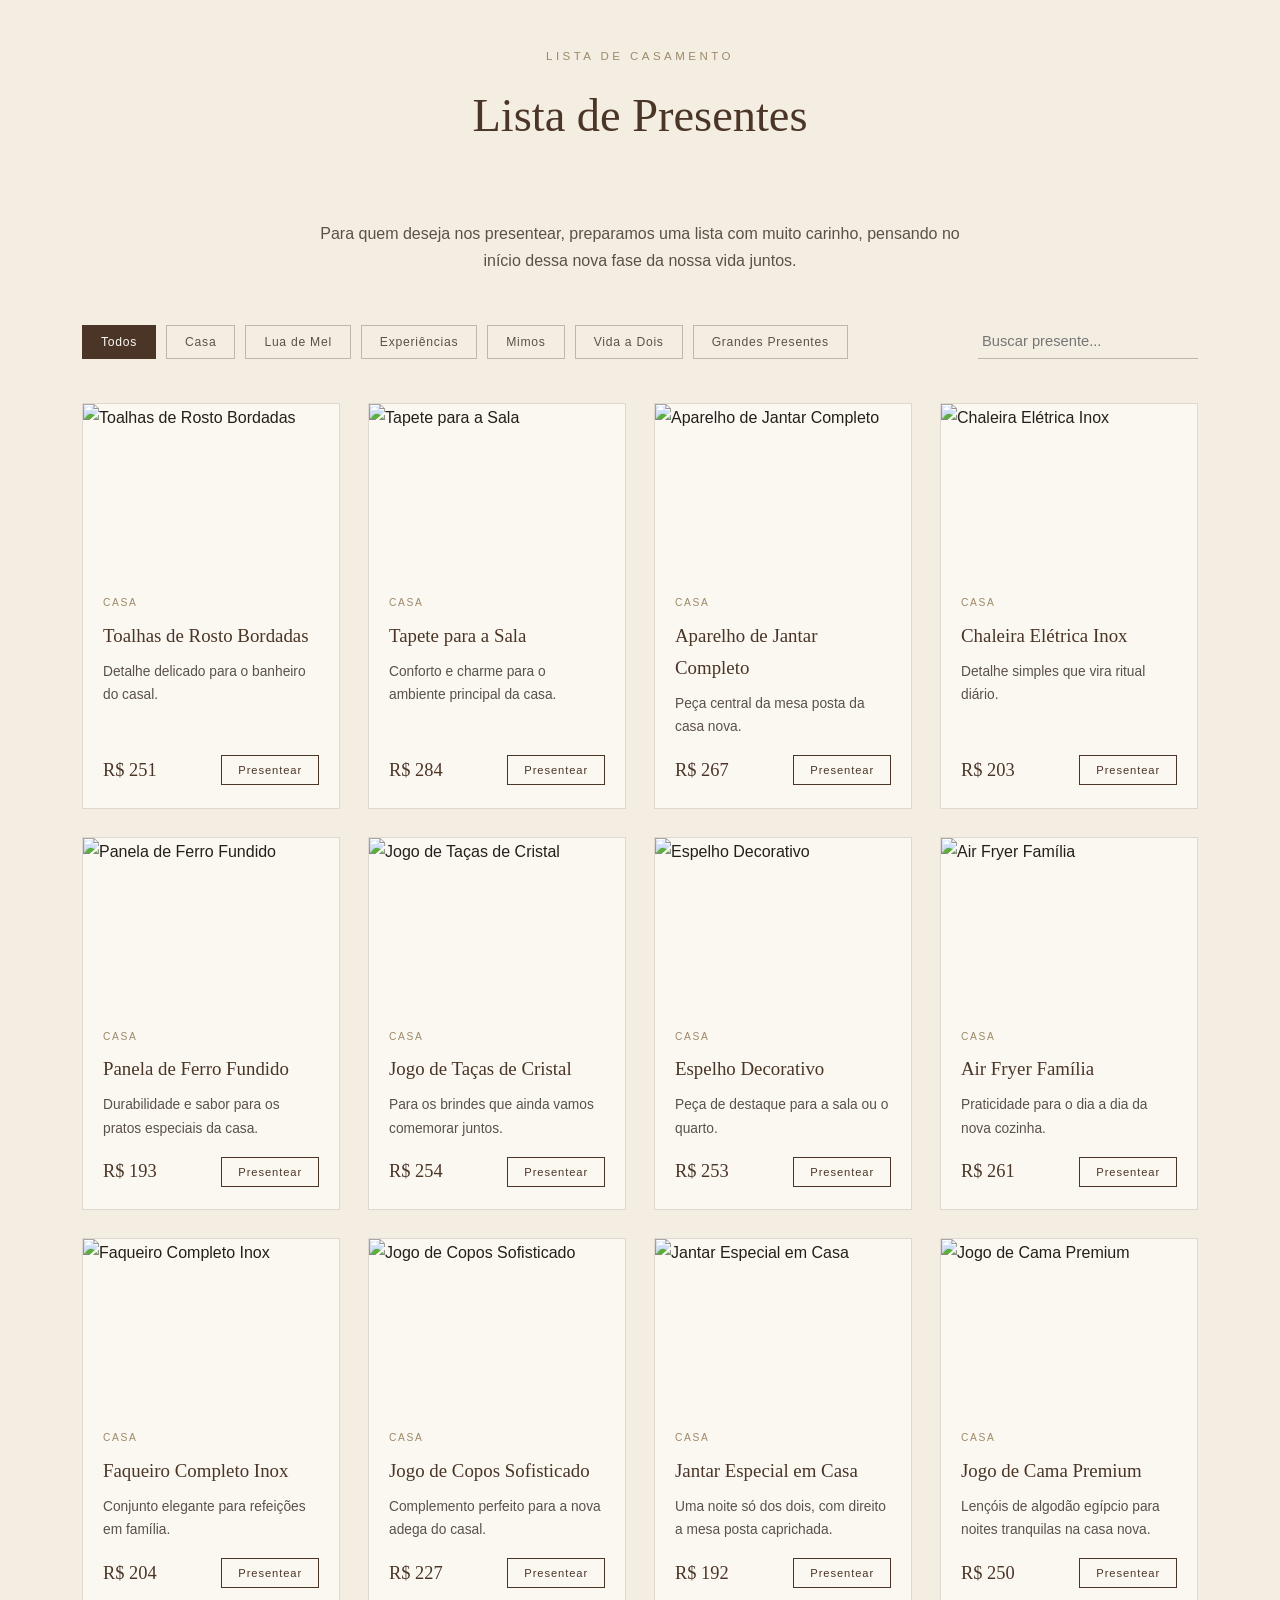
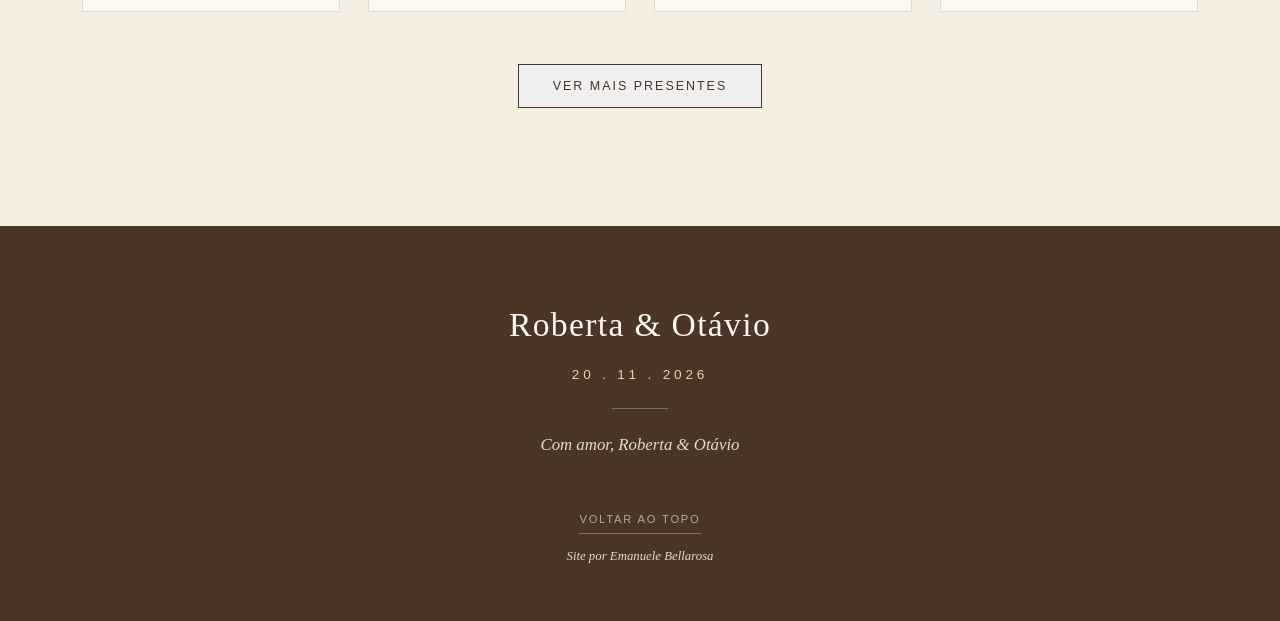
==== commit 946785d9: "dress code e footer" ====
--- a/index.html
+++ b/index.html
@@ -196,7 +196,8 @@
 <section id="dresscode">
   <div class="wrap dress">
     <div class="dress-photo reveal">
-      <img src="https://cdn-assets-legacy.casar.com/dados/sitenoivos/wed1568963/paginas/Cix2p_1786998801.jpeg" alt="Dress code">
+      <img src="https://cdn-assets-legacy.casar.com/dados/sitenoivos/wed1568963/paginas/Cix2p_1786998801.jpeg" 
+      alt="Dress code" style="width: 100%; max-width: 500px; height: auto;">
     </div>
     <div class="dress-body reveal">
       <div class="kicker">DRESS CODE</div>
@@ -325,8 +326,19 @@
     <p id="modalDesc"></p>
     <p>Ao confirmar, você estará presenteando Roberta &amp; Otávio com muito carinho para essa nova fase.</p>
     <div class="checkout-note">
-      Ambiente de exemplo — esta área está pronta para receber a integração com o meio de pagamento definido pelos noivos (Pix, cartão ou link de pagamento).
-    </div>
+      <img src="assets/qrcode_pix_casamento.jpeg" alt="QR Code Pix dos Noivos" 
+      style="width: 380px; height: 380px; border: 1px solid var(--line-strong); padding: 8px; background: #fff; border-radius: 8px;">
+    </div>
+    <div style="font-size: 0.9rem; color: var(--coffee); font-weight: 500;">
+      Chave Pix:
+    </div>
+    
+    <div style="display: flex; gap: 8px; align-items: center; max-width: 420px; width: 100%;">
+      <input type="text" value="suachavepix@email.com" id="pixKeyInput" readonly style="flex: 1; text-align: center; font-size: 0.85rem; padding: 6px; border: 1px solid var(--line-strong); background: #fff;">
+      <button type="button" onclick="copiarPix()" class="btn" style="padding: 6px 12px; margin-top: 0; font-size: 0.7rem;">COPIAR</button>
+    </div>
+    <small id="copyNotice" style="color: var(--olive); display: none;">Chave copiada com sucesso!</small>
+
     <div class="modal-actions">
       <button class="btn solid" id="modalConfirm">PRESENTEAR</button>
     </div>
@@ -341,6 +353,10 @@
     <div class="rule"></div>
     <p class="foot-msg">Com amor, Roberta &amp; Otávio</p>
     <a href="#home" class="to-top">VOLTAR AO TOPO</a>
+    <div class="autoria">
+      <p>Site por Emanuele Bellarosa</p>
+    </div>
+    
   </div>
 </footer>
 
--- a/css/style.css
+++ b/css/style.css
@@ -393,6 +393,7 @@
   display:inline-block;margin-top:34px;font-size:.7rem;letter-spacing:.16em;color:rgba(251,248,242,.6);
   border-bottom:1px solid rgba(251,248,242,.3);padding-bottom:3px;
 }
+footer .autoria{font-family:var(--serif);font-style:italic;font-size:0.8rem;color:rgba(251,248,242,.85);}
 
 /* ---------- RESPONSIVE ---------- */
 @media (max-width:980px){
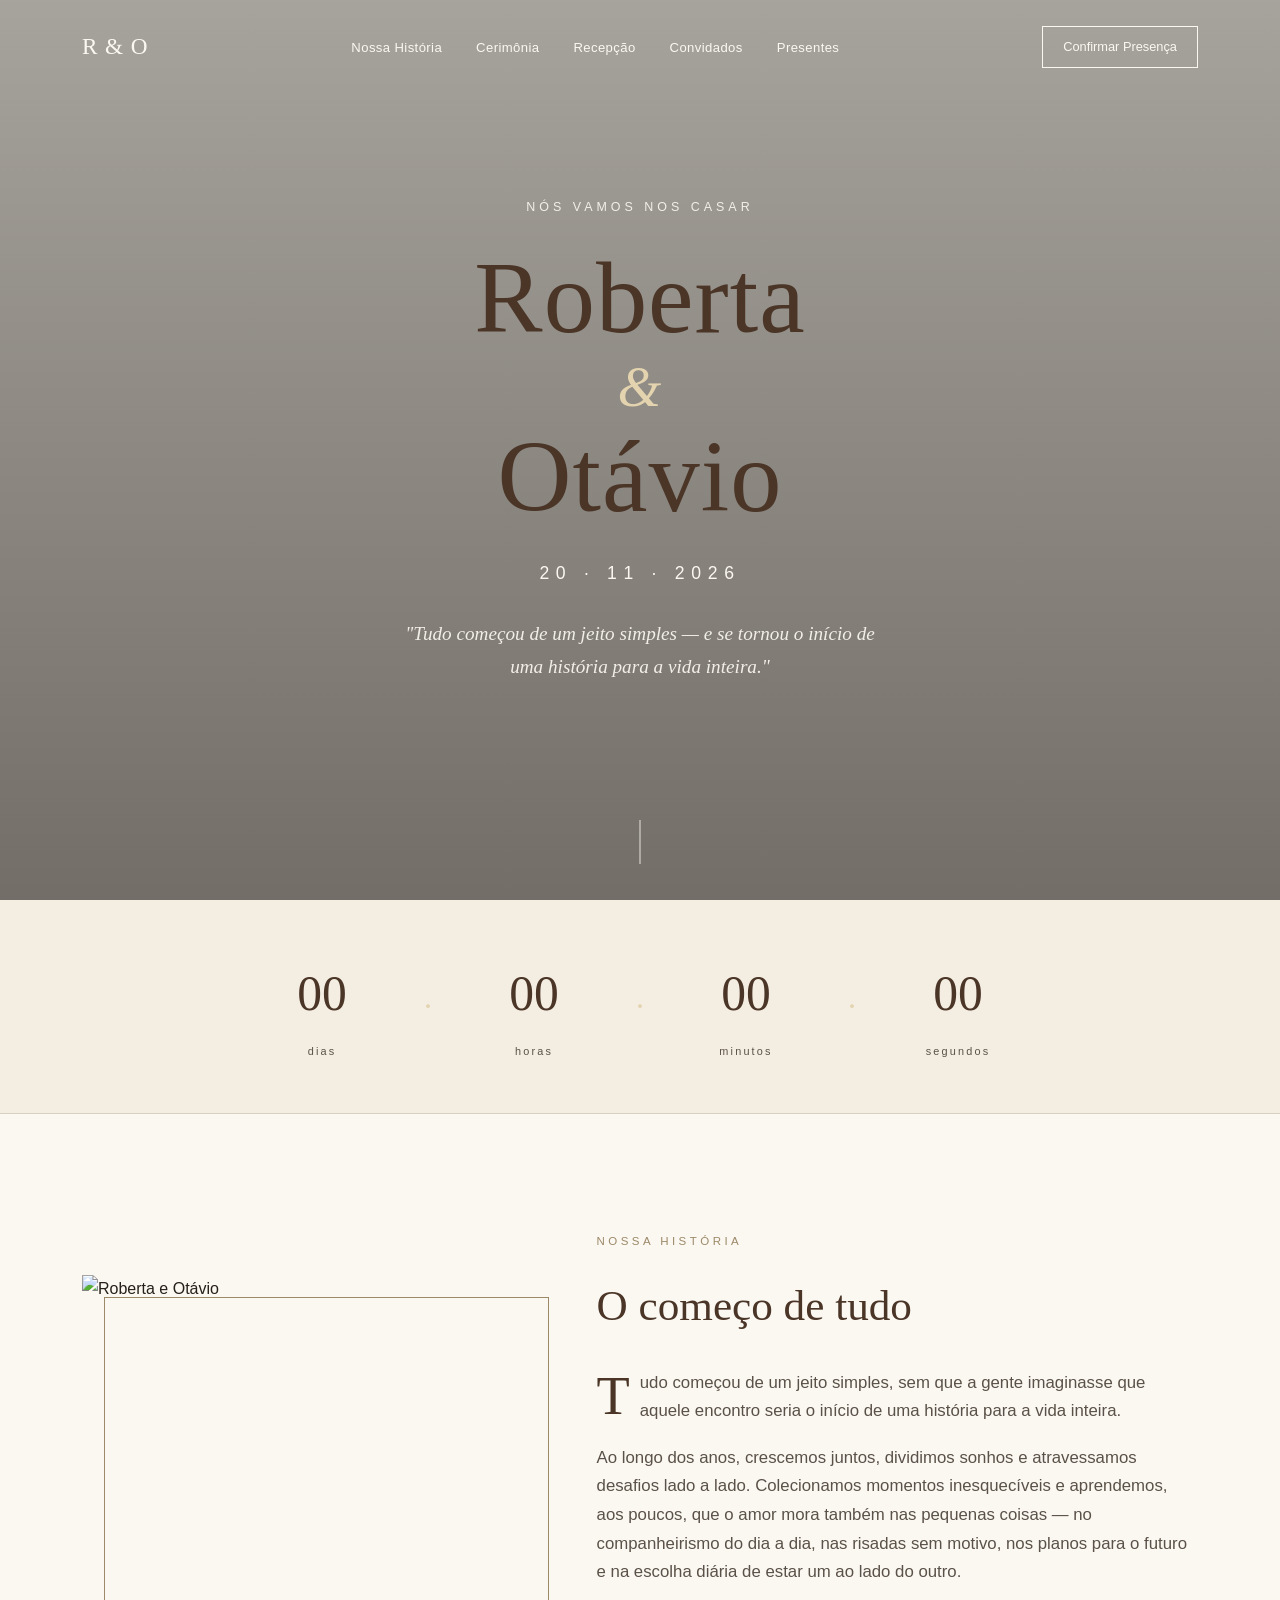
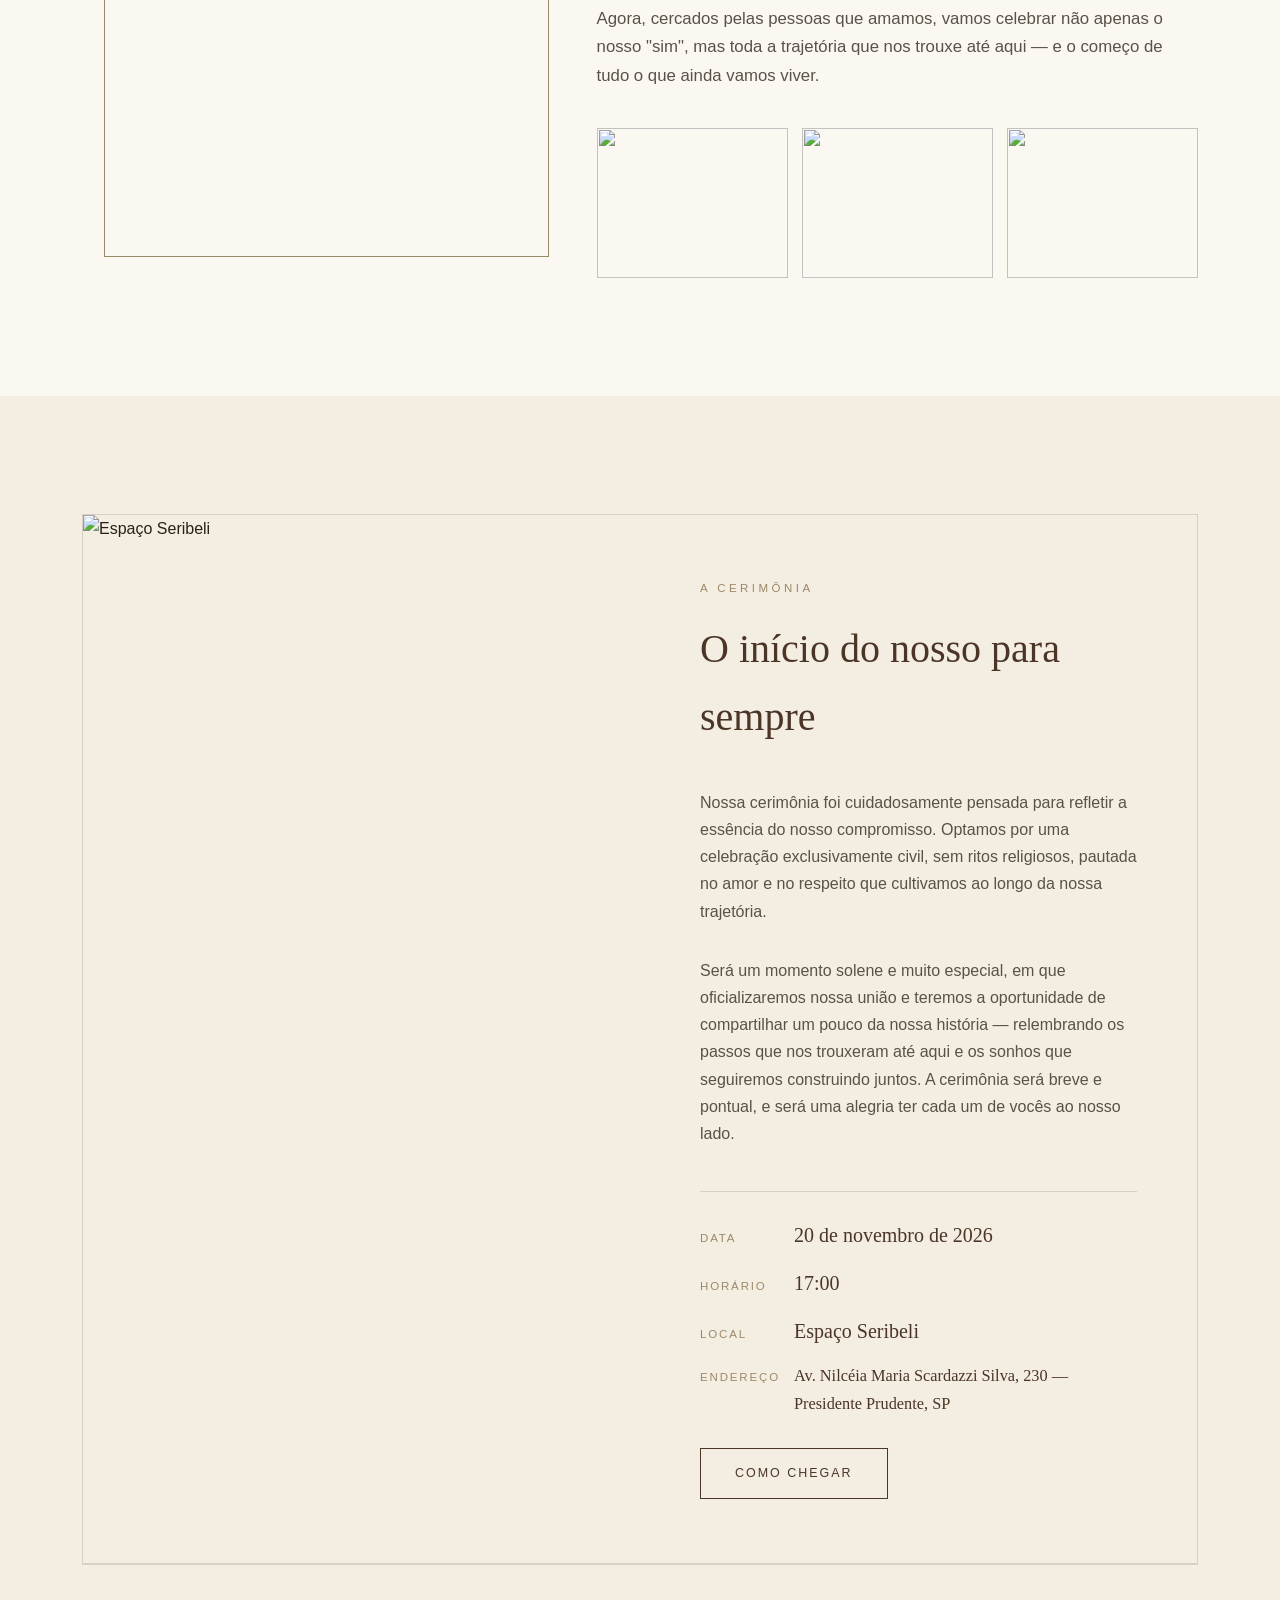
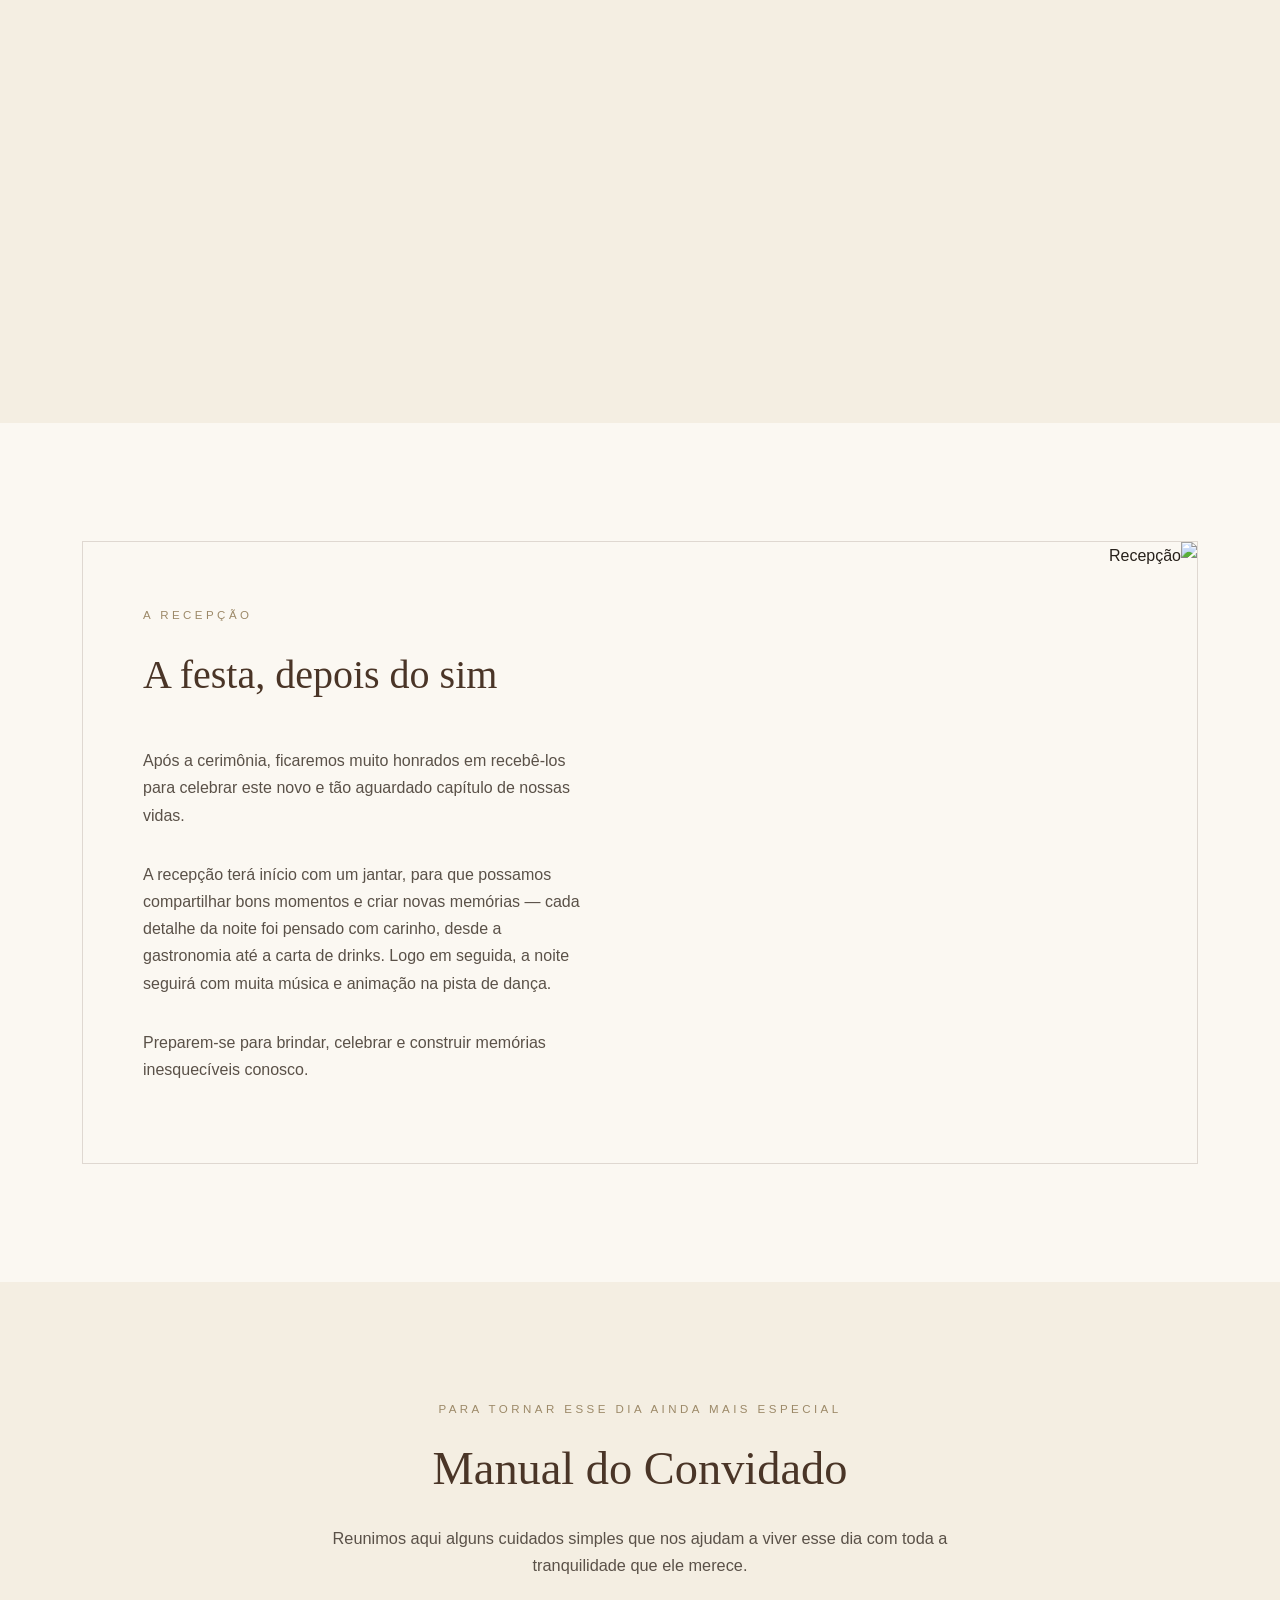
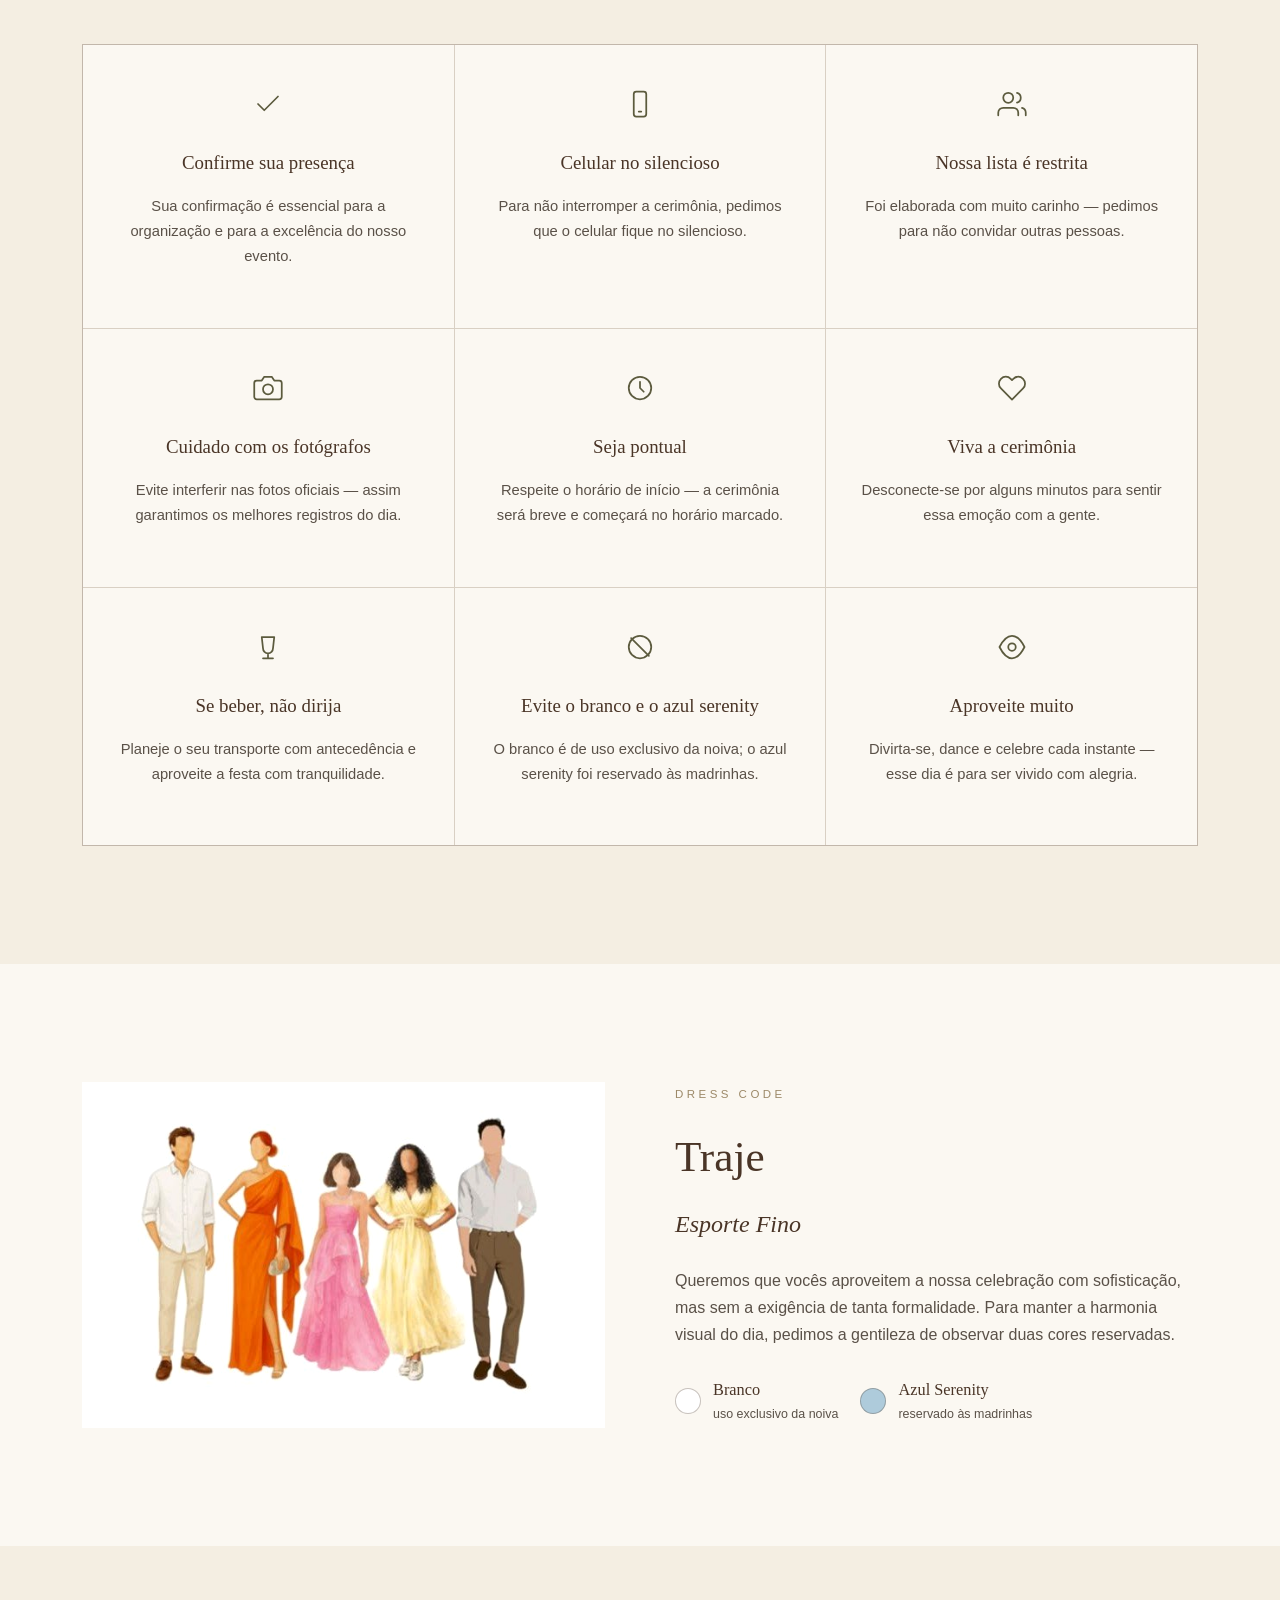
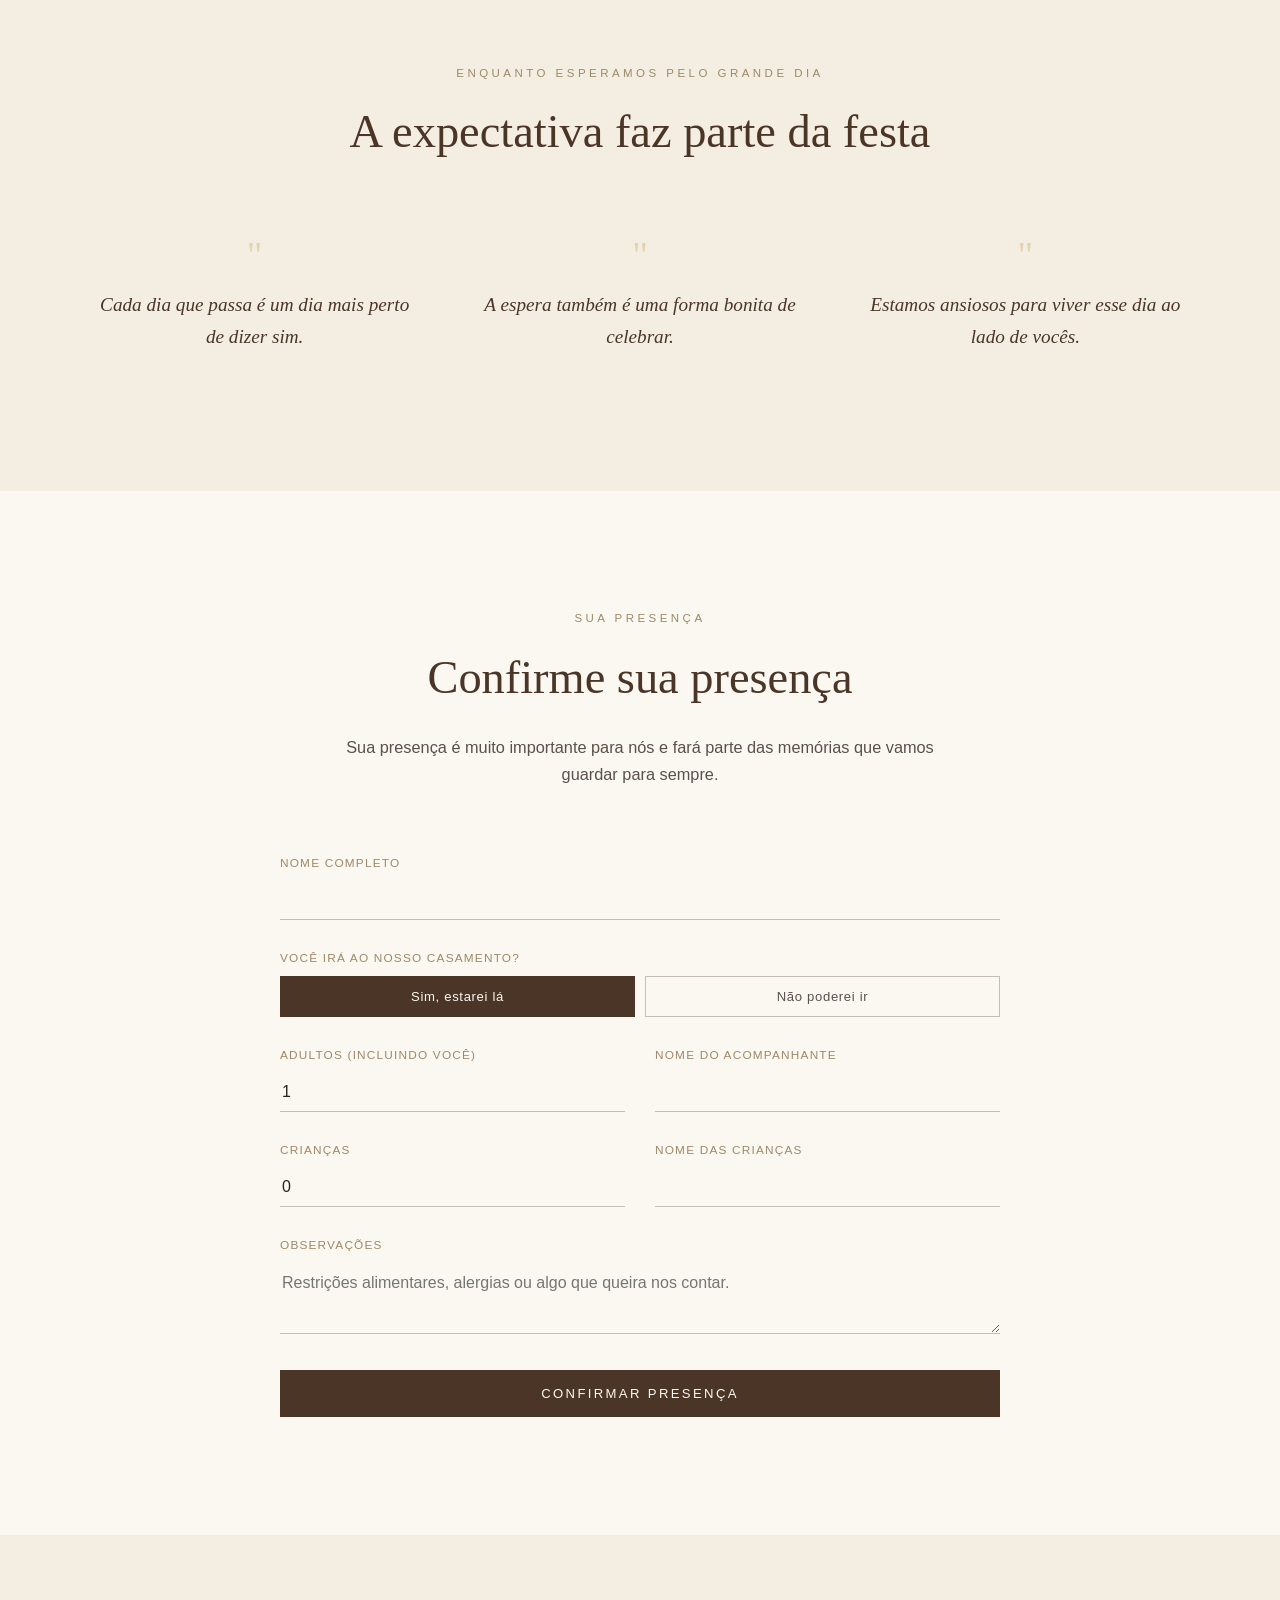
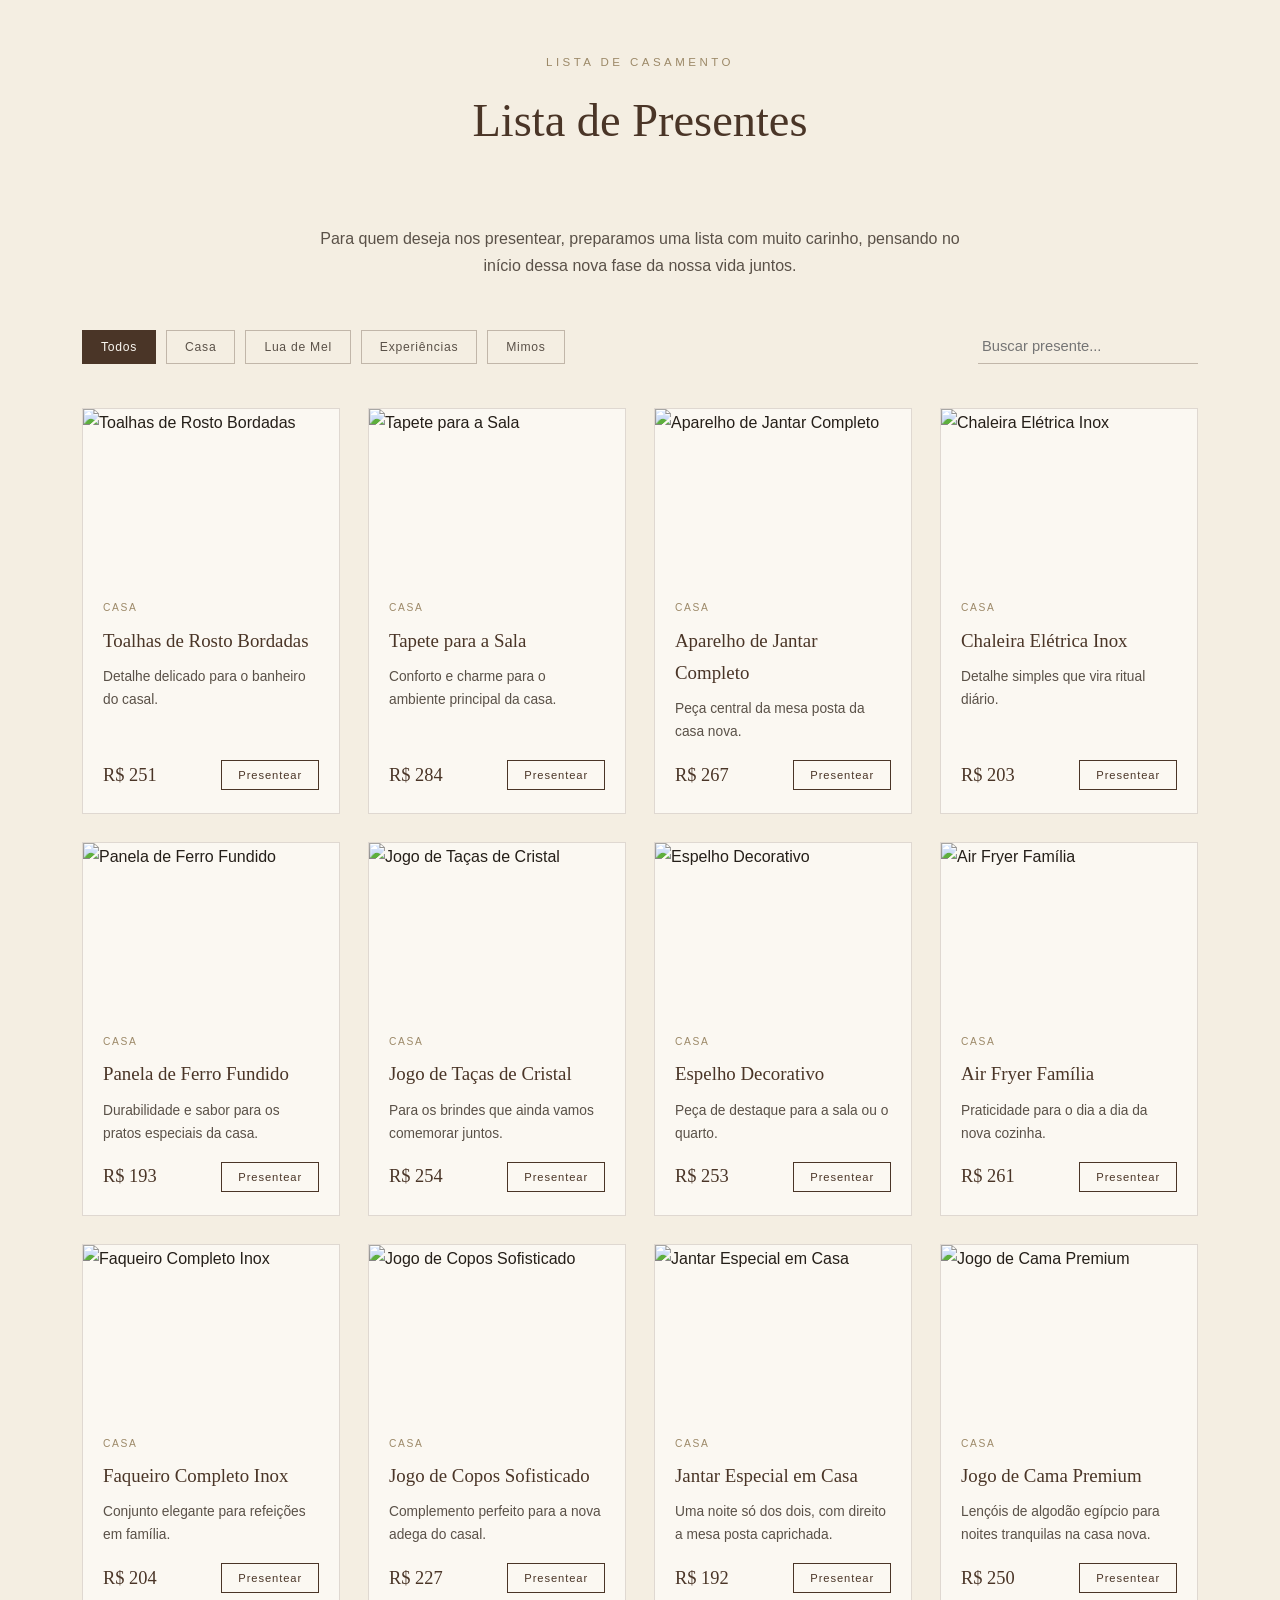
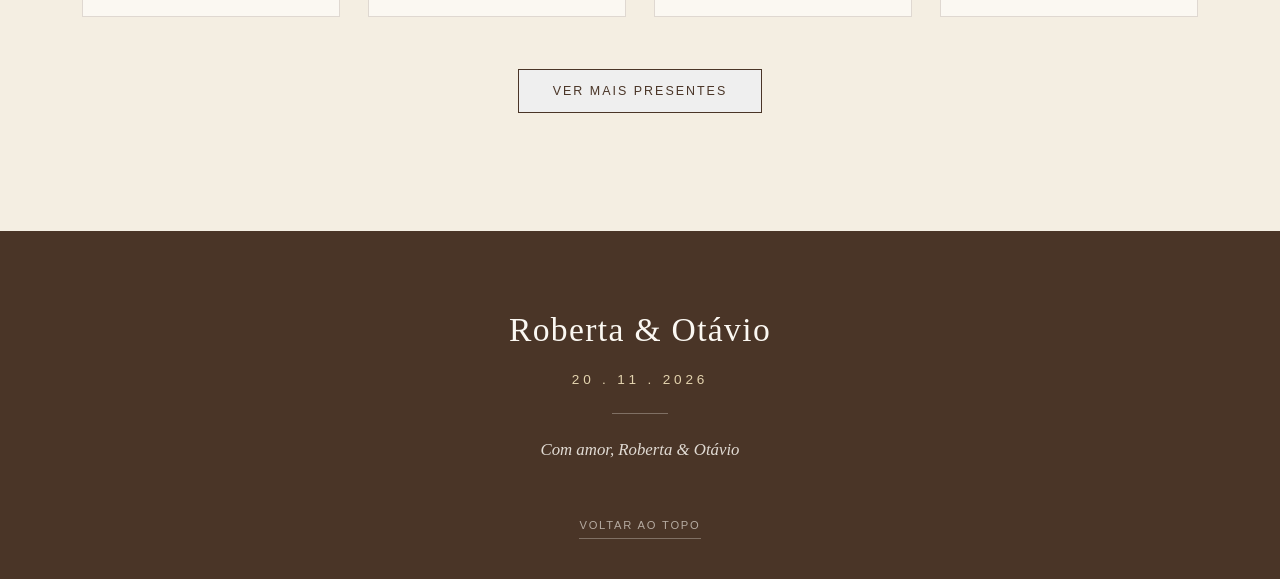
==== commit 31314d2e: "foto dress code" ====
--- a/index.html
+++ b/index.html
@@ -196,8 +196,7 @@
 <section id="dresscode">
   <div class="wrap dress">
     <div class="dress-photo reveal">
-      <img src="https://cdn-assets-legacy.casar.com/dados/sitenoivos/wed1568963/paginas/Cix2p_1786998801.jpeg" 
-      alt="Dress code" style="width: 100%; max-width: 500px; height: auto;">
+      <img src="assets/dress_code.jpeg" style="width:auto; height:auto" alt="Dress code">
     </div>
     <div class="dress-body reveal">
       <div class="kicker">DRESS CODE</div>
@@ -304,8 +303,6 @@
         <button data-filter="luademel">Lua de Mel</button>
         <button data-filter="experiencias">Experiências</button>
         <button data-filter="mimos">Mimos</button>
-        <button data-filter="vidaadois">Vida a Dois</button>
-        <button data-filter="grandes">Grandes Presentes</button>
       </div>
       <input type="text" class="gift-search" id="giftSearch" placeholder="Buscar presente...">
     </div>
@@ -324,7 +321,7 @@
     <h3 id="modalName"></h3>
     <div class="modal-price" id="modalPrice"></div>
     <p id="modalDesc"></p>
-    <p>Ao confirmar, você estará presenteando Roberta &amp; Otávio com muito carinho para essa nova fase.</p>
+    <p>Ao enviar o pix, você estará presenteando Roberta &amp; Otávio com muito carinho para essa nova fase.</p>
     <div class="checkout-note">
       <img src="assets/qrcode_pix_casamento.jpeg" alt="QR Code Pix dos Noivos" 
       style="width: 380px; height: 380px; border: 1px solid var(--line-strong); padding: 8px; background: #fff; border-radius: 8px;">
@@ -353,10 +350,6 @@
     <div class="rule"></div>
     <p class="foot-msg">Com amor, Roberta &amp; Otávio</p>
     <a href="#home" class="to-top">VOLTAR AO TOPO</a>
-    <div class="autoria">
-      <p>Site por Emanuele Bellarosa</p>
-    </div>
-    
   </div>
 </footer>
 
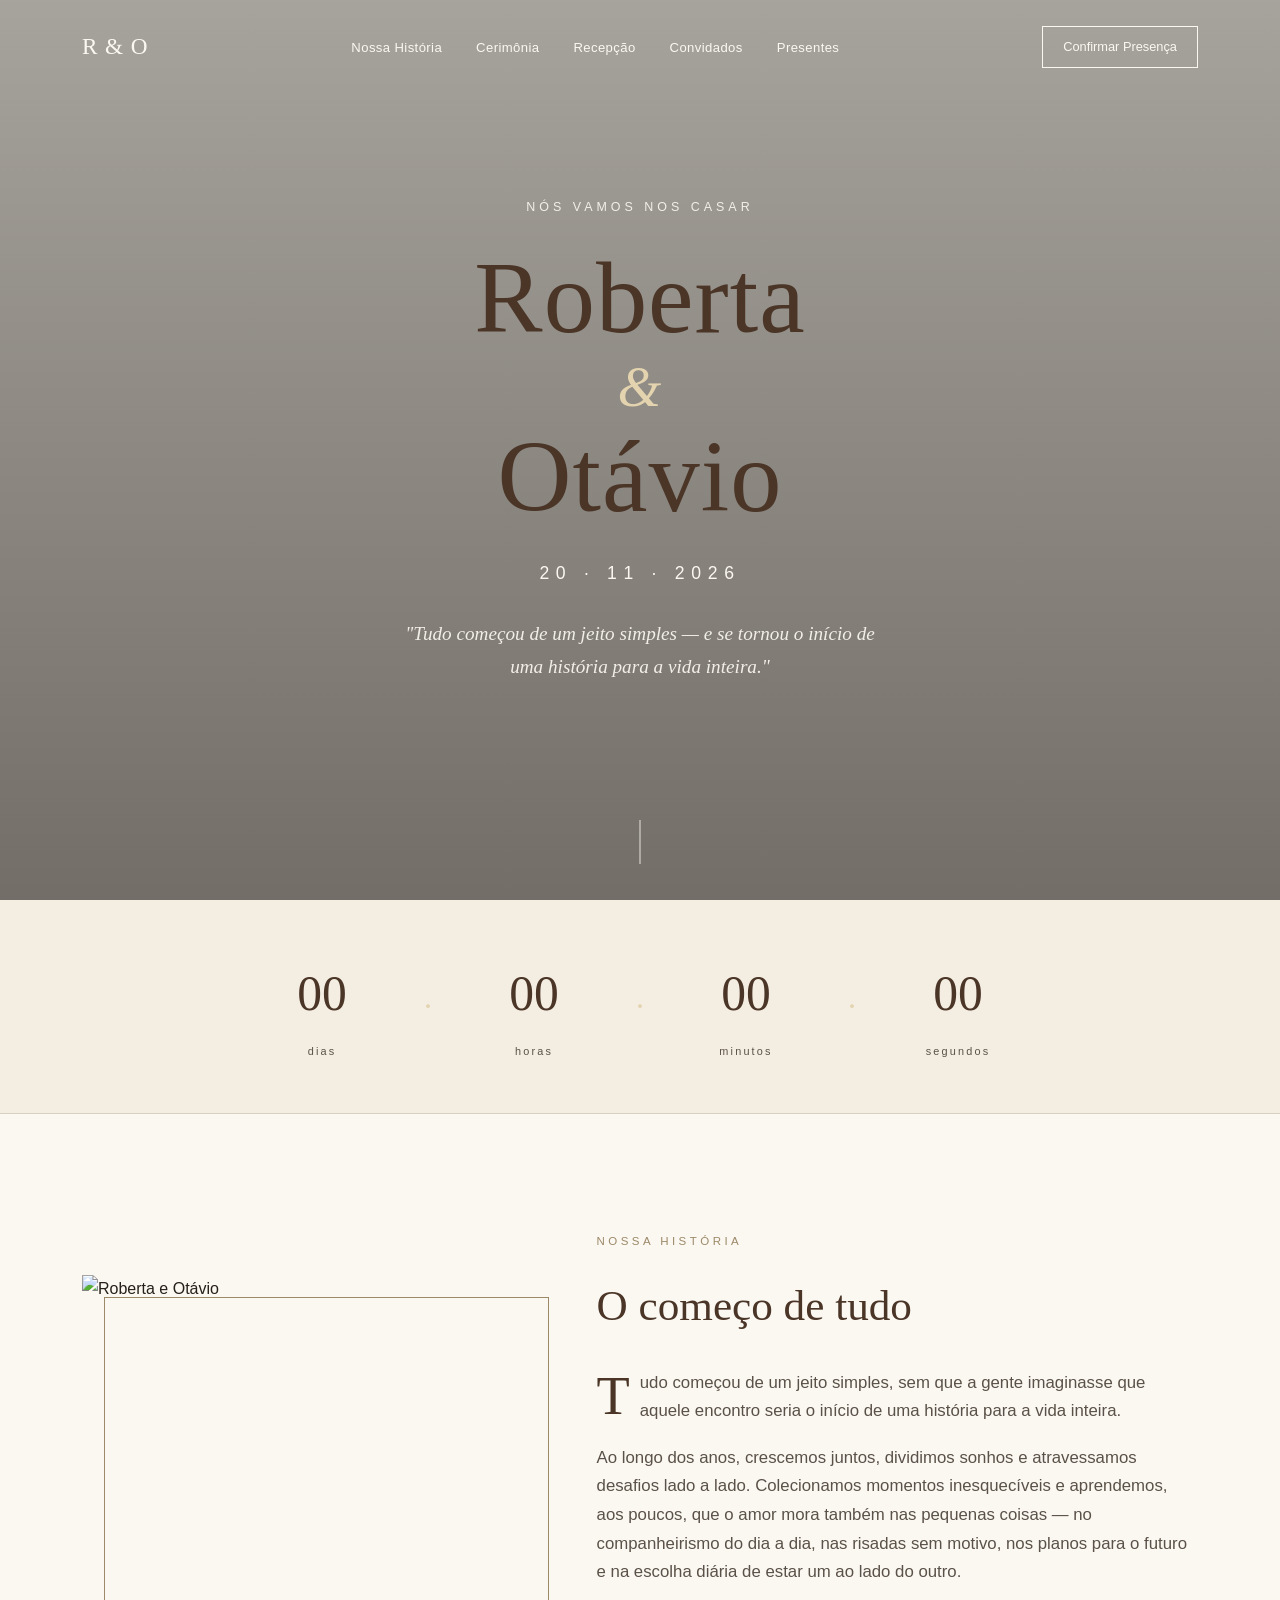
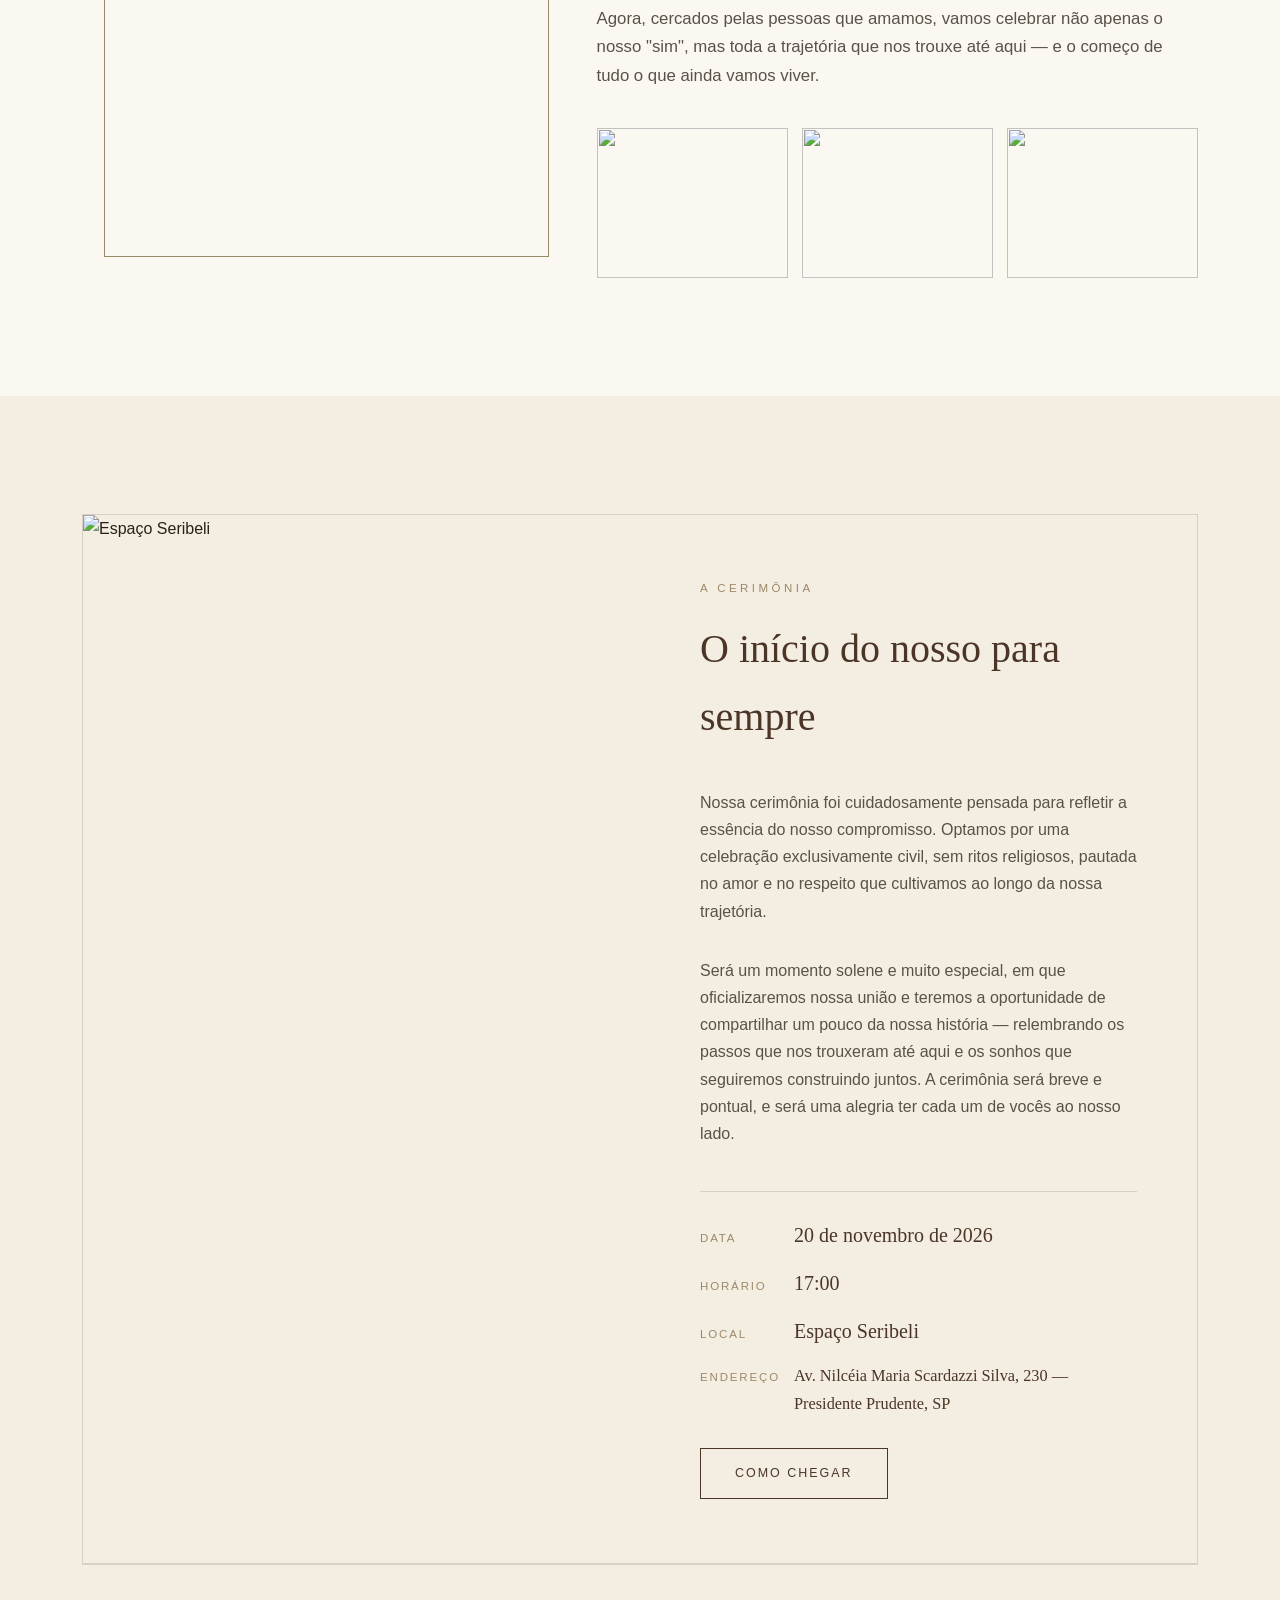
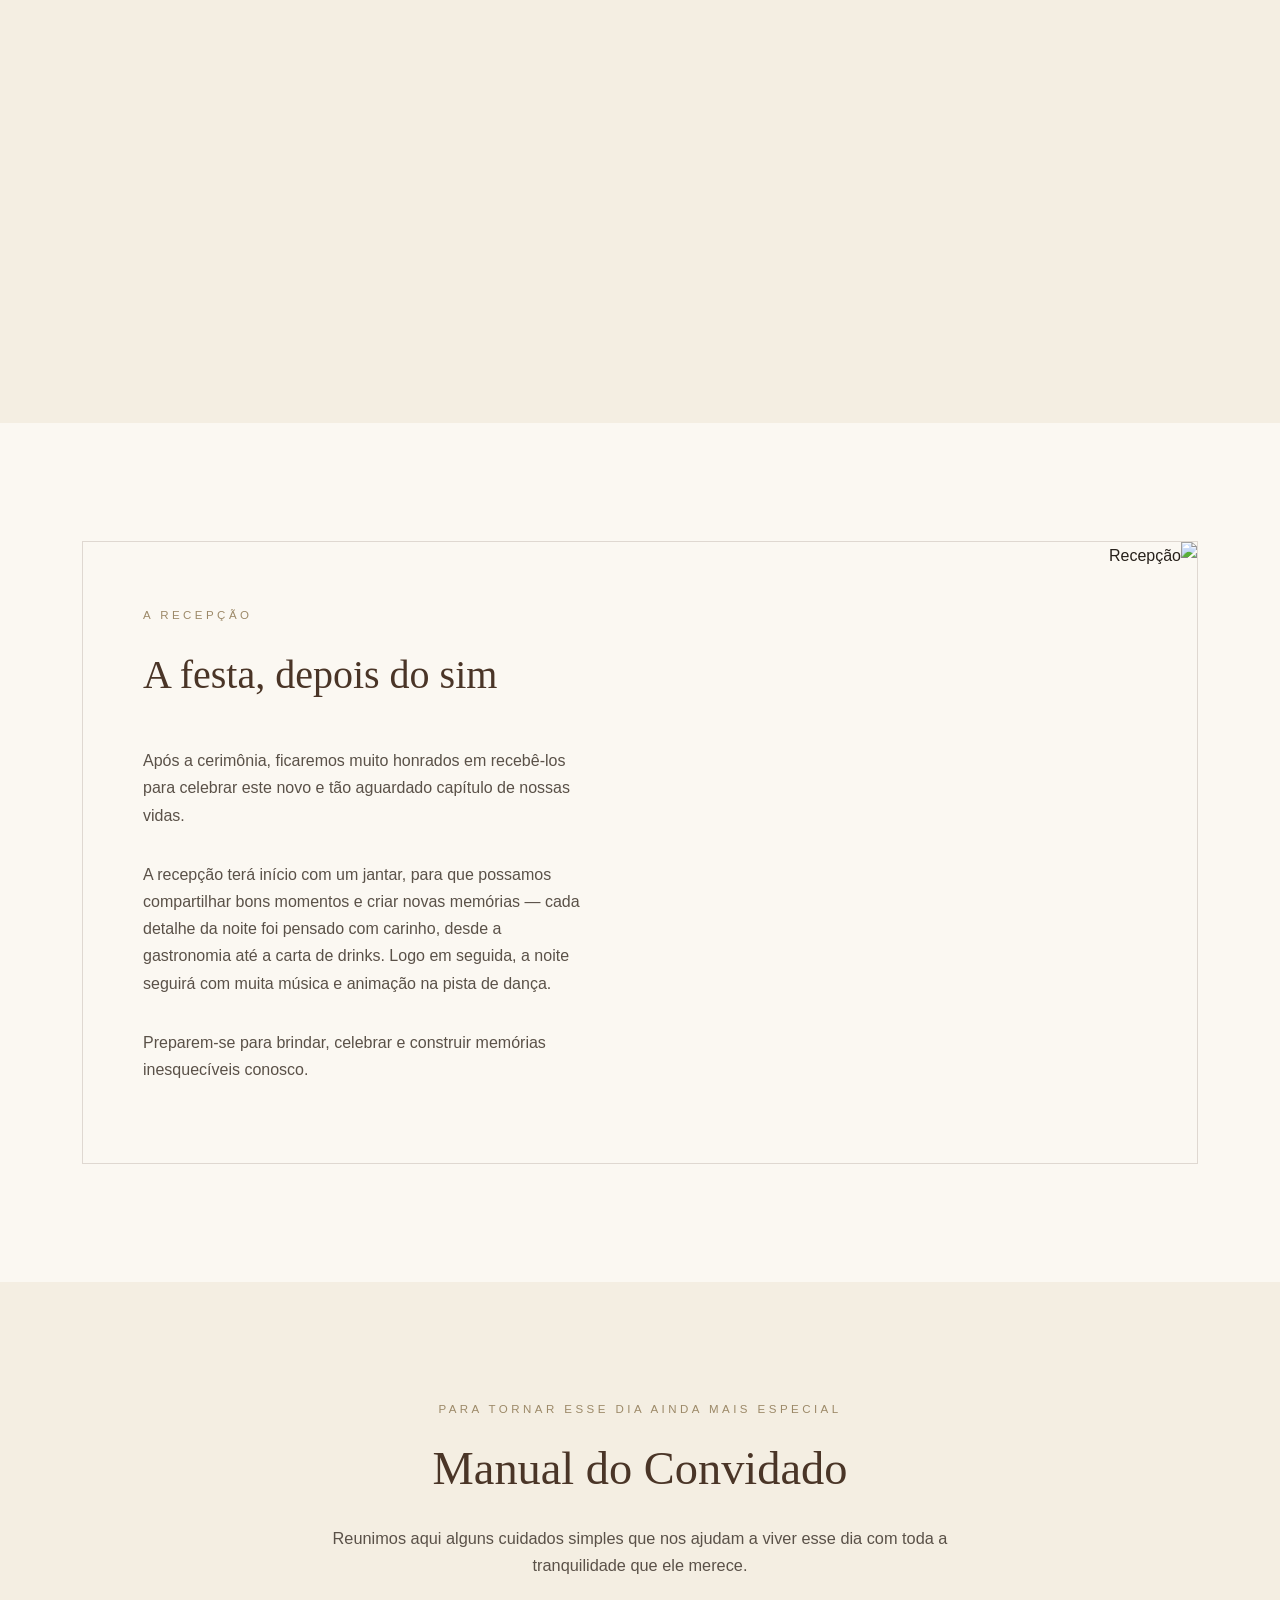
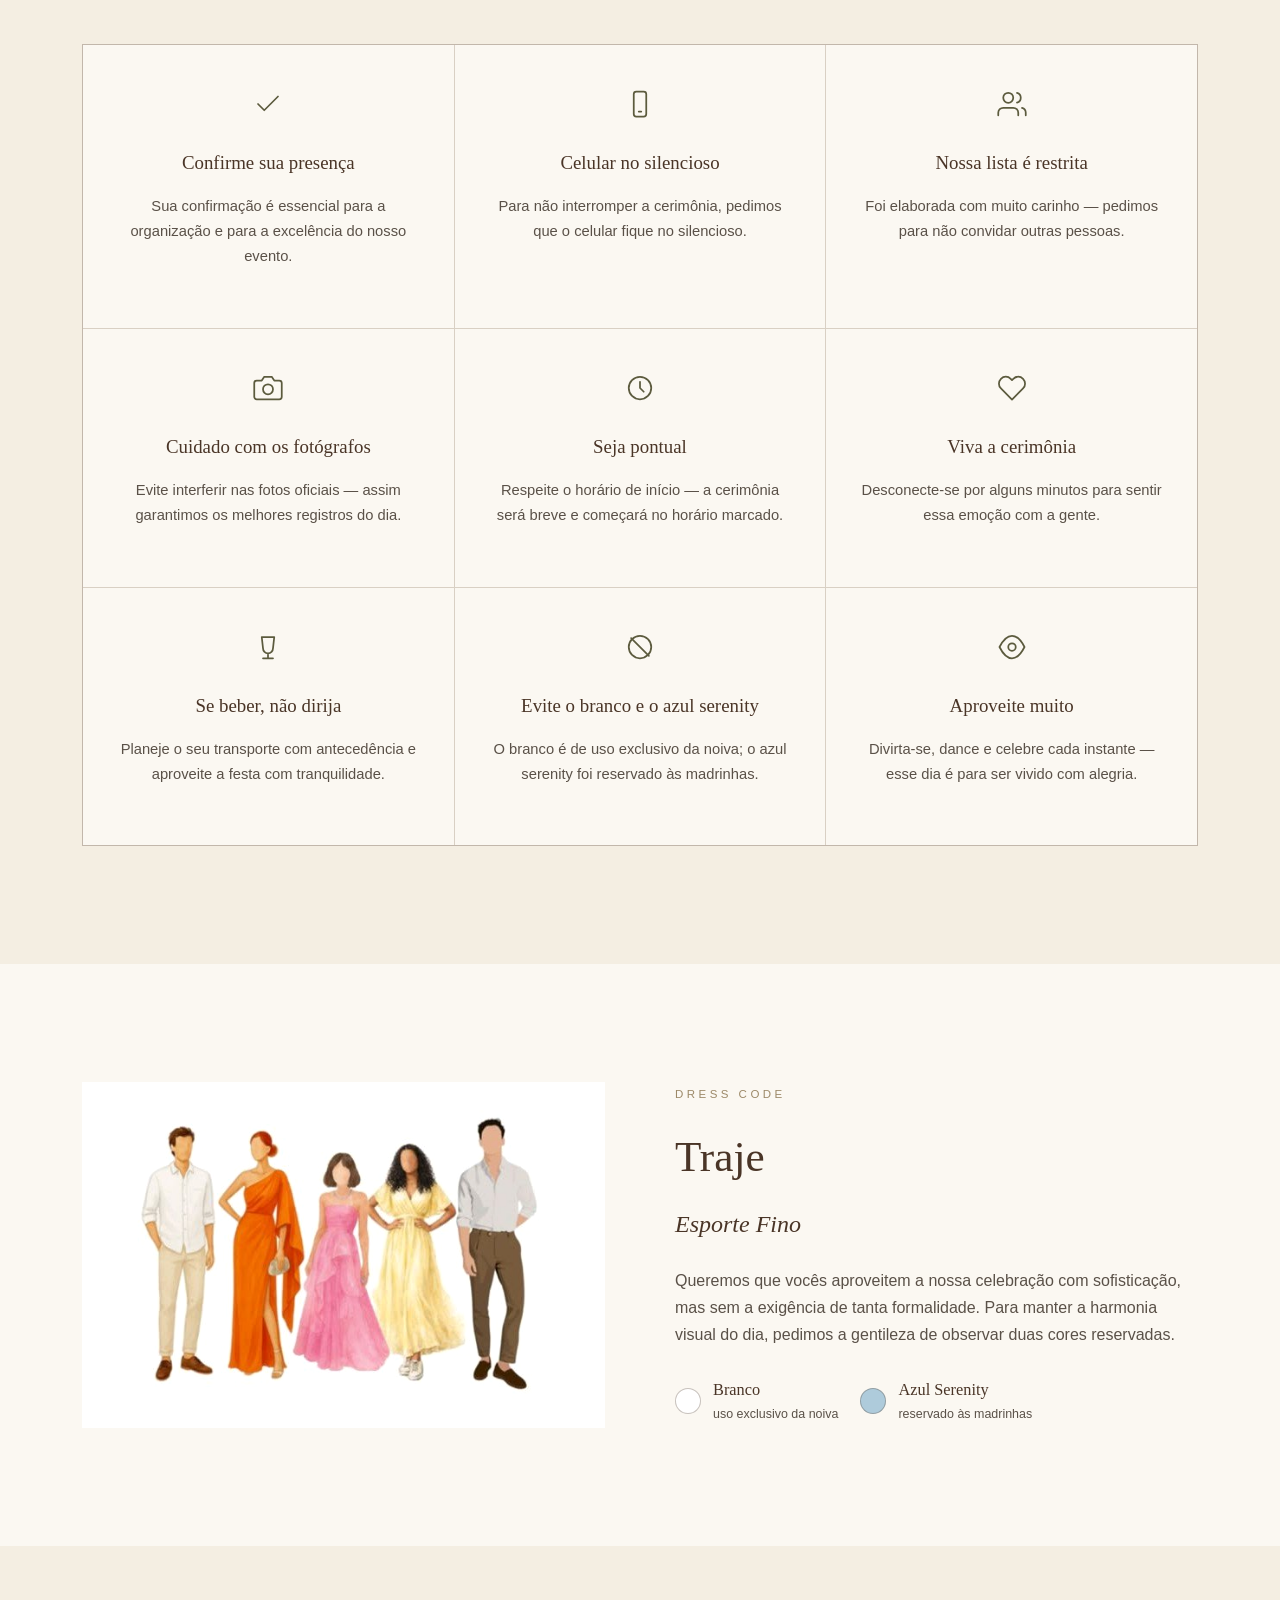
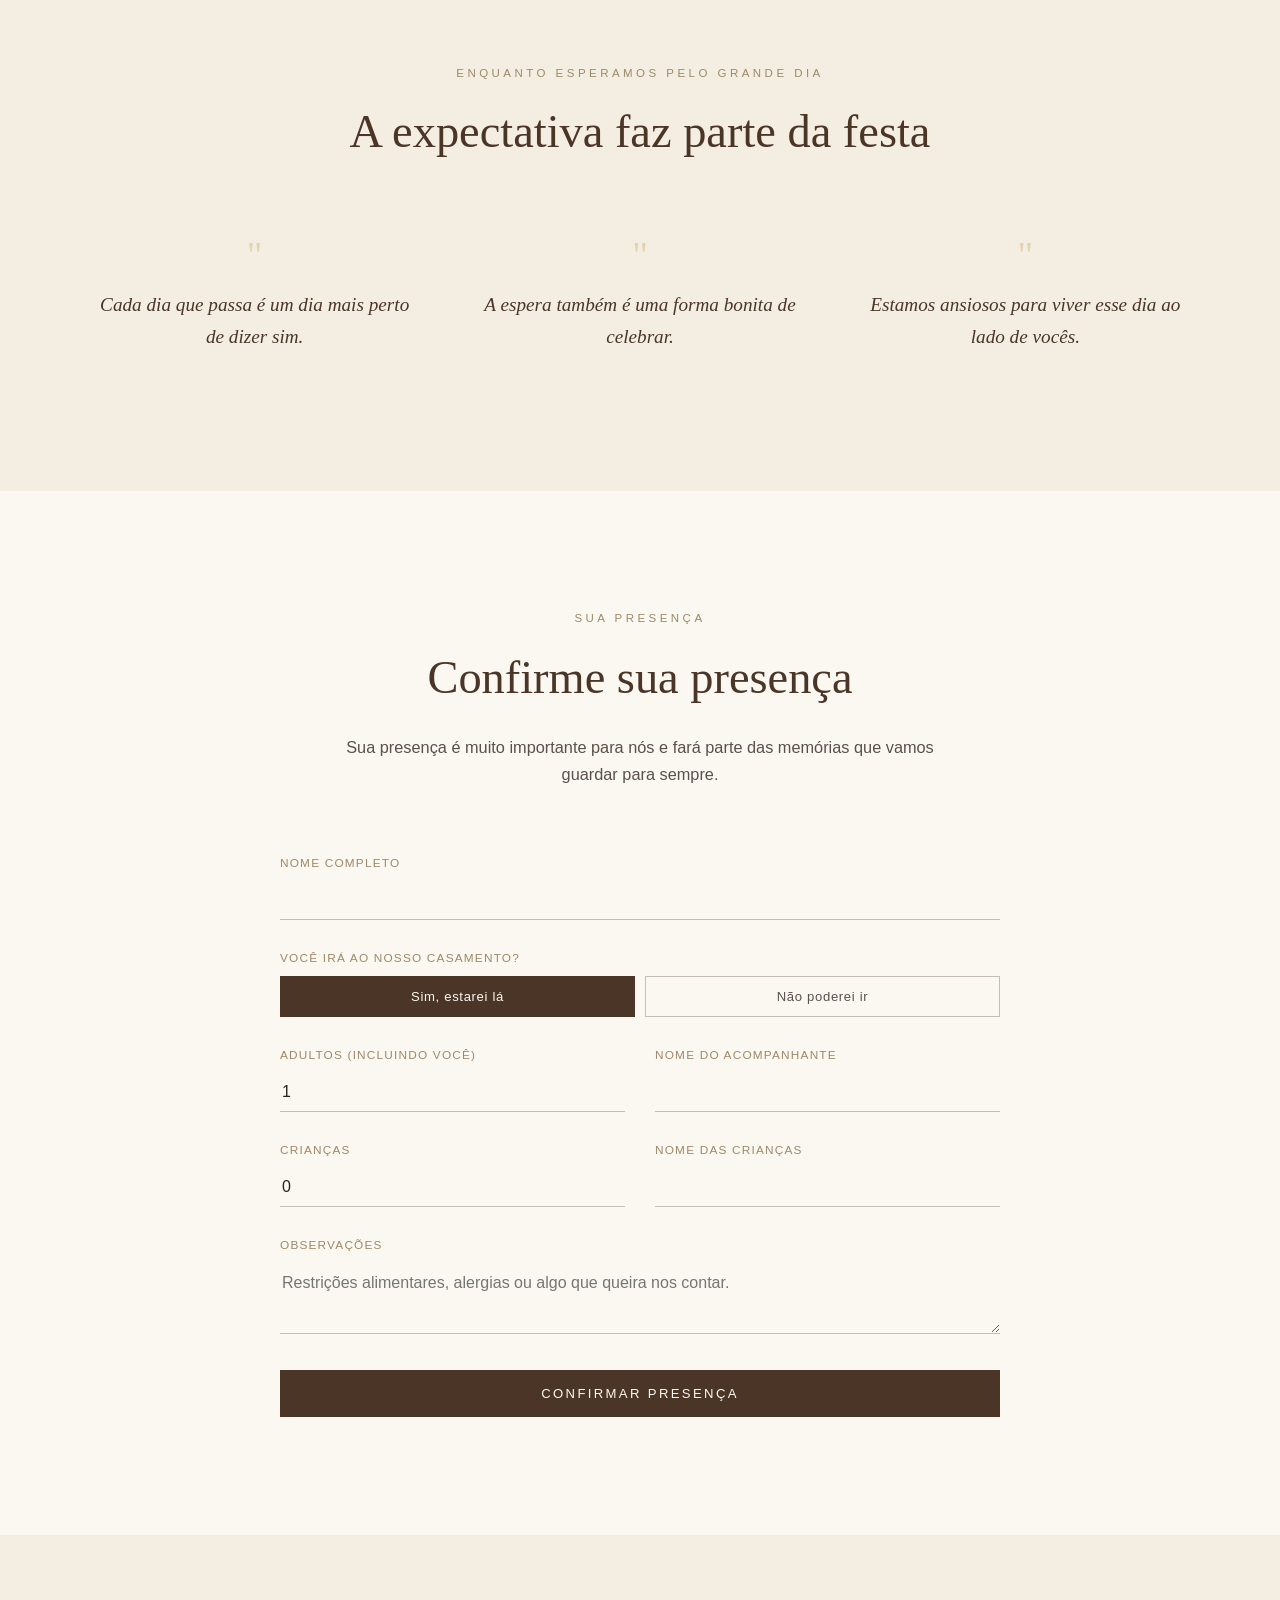
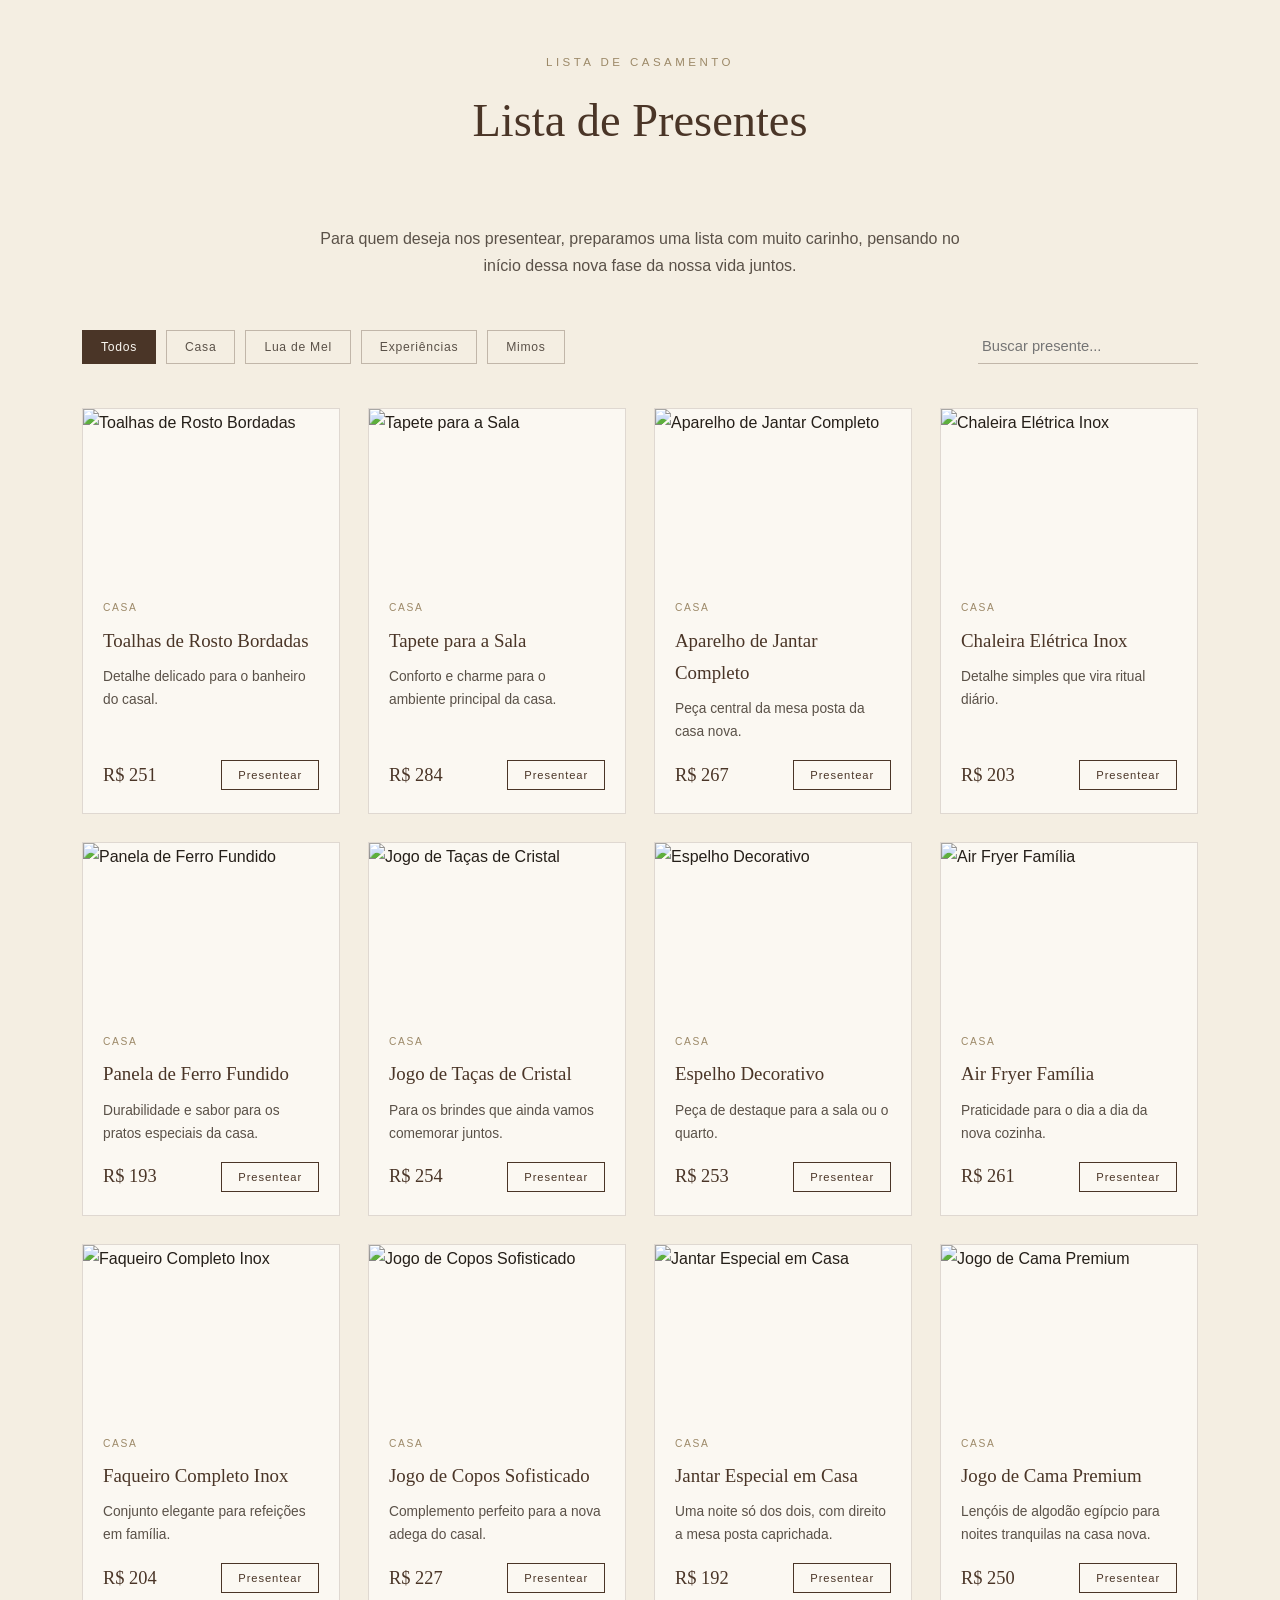
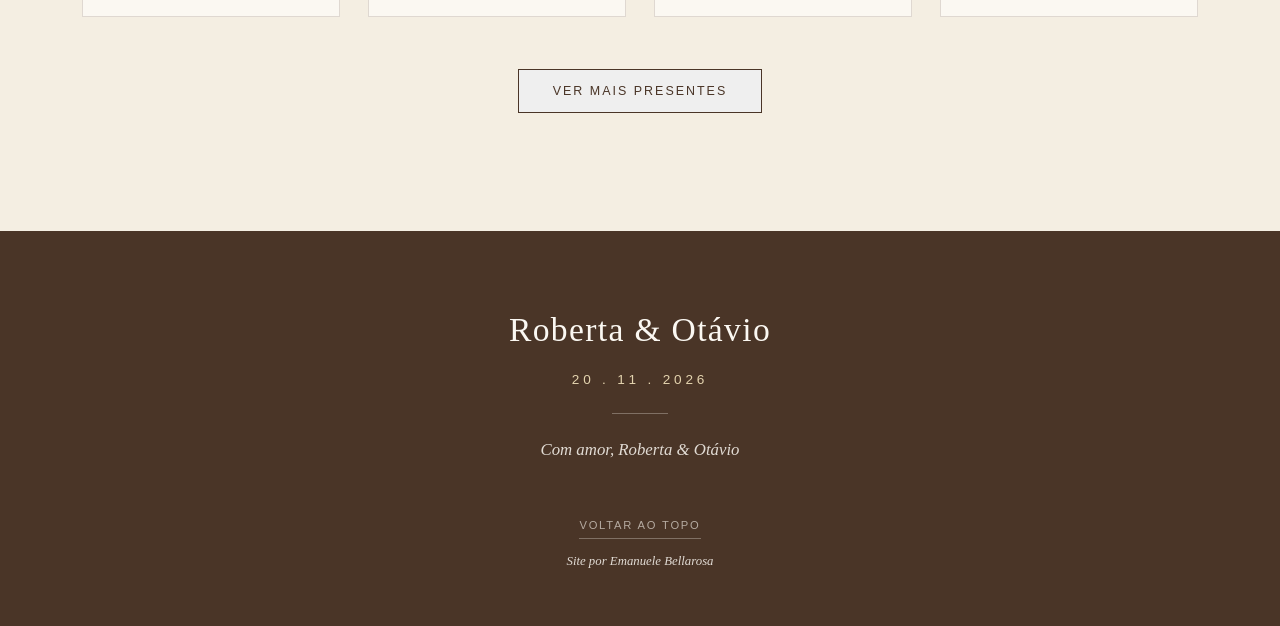
==== commit fd110a5b: "Merge branch 'main' of https://github.com/manubgm/Roberta-Ot-vio" ====
--- a/index.html
+++ b/index.html
@@ -196,7 +196,10 @@
 <section id="dresscode">
   <div class="wrap dress">
     <div class="dress-photo reveal">
+
       <img src="assets/dress_code.jpeg" style="width:auto; height:auto" alt="Dress code">
+
+    
     </div>
     <div class="dress-body reveal">
       <div class="kicker">DRESS CODE</div>
@@ -350,6 +353,10 @@
     <div class="rule"></div>
     <p class="foot-msg">Com amor, Roberta &amp; Otávio</p>
     <a href="#home" class="to-top">VOLTAR AO TOPO</a>
+    <div class="autoria">
+      <p>Site por Emanuele Bellarosa</p>
+    </div>
+    
   </div>
 </footer>
 
